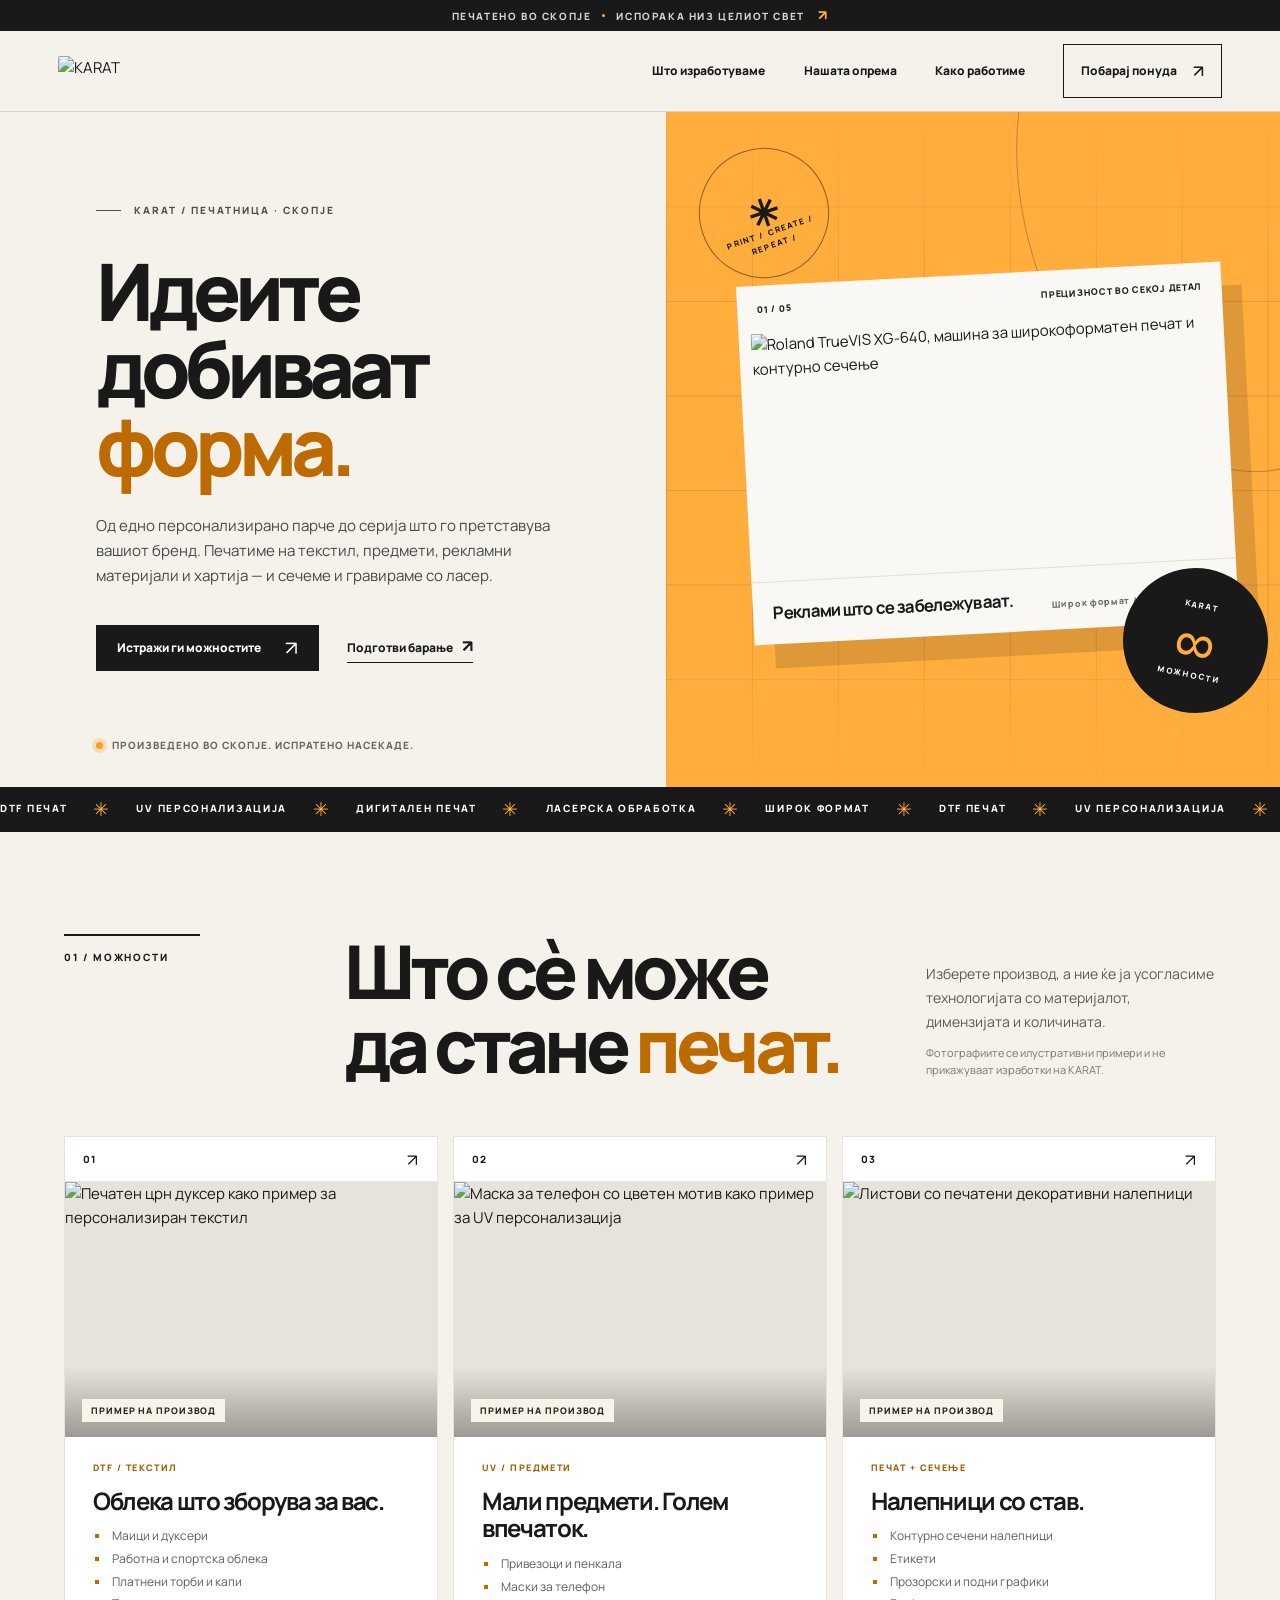
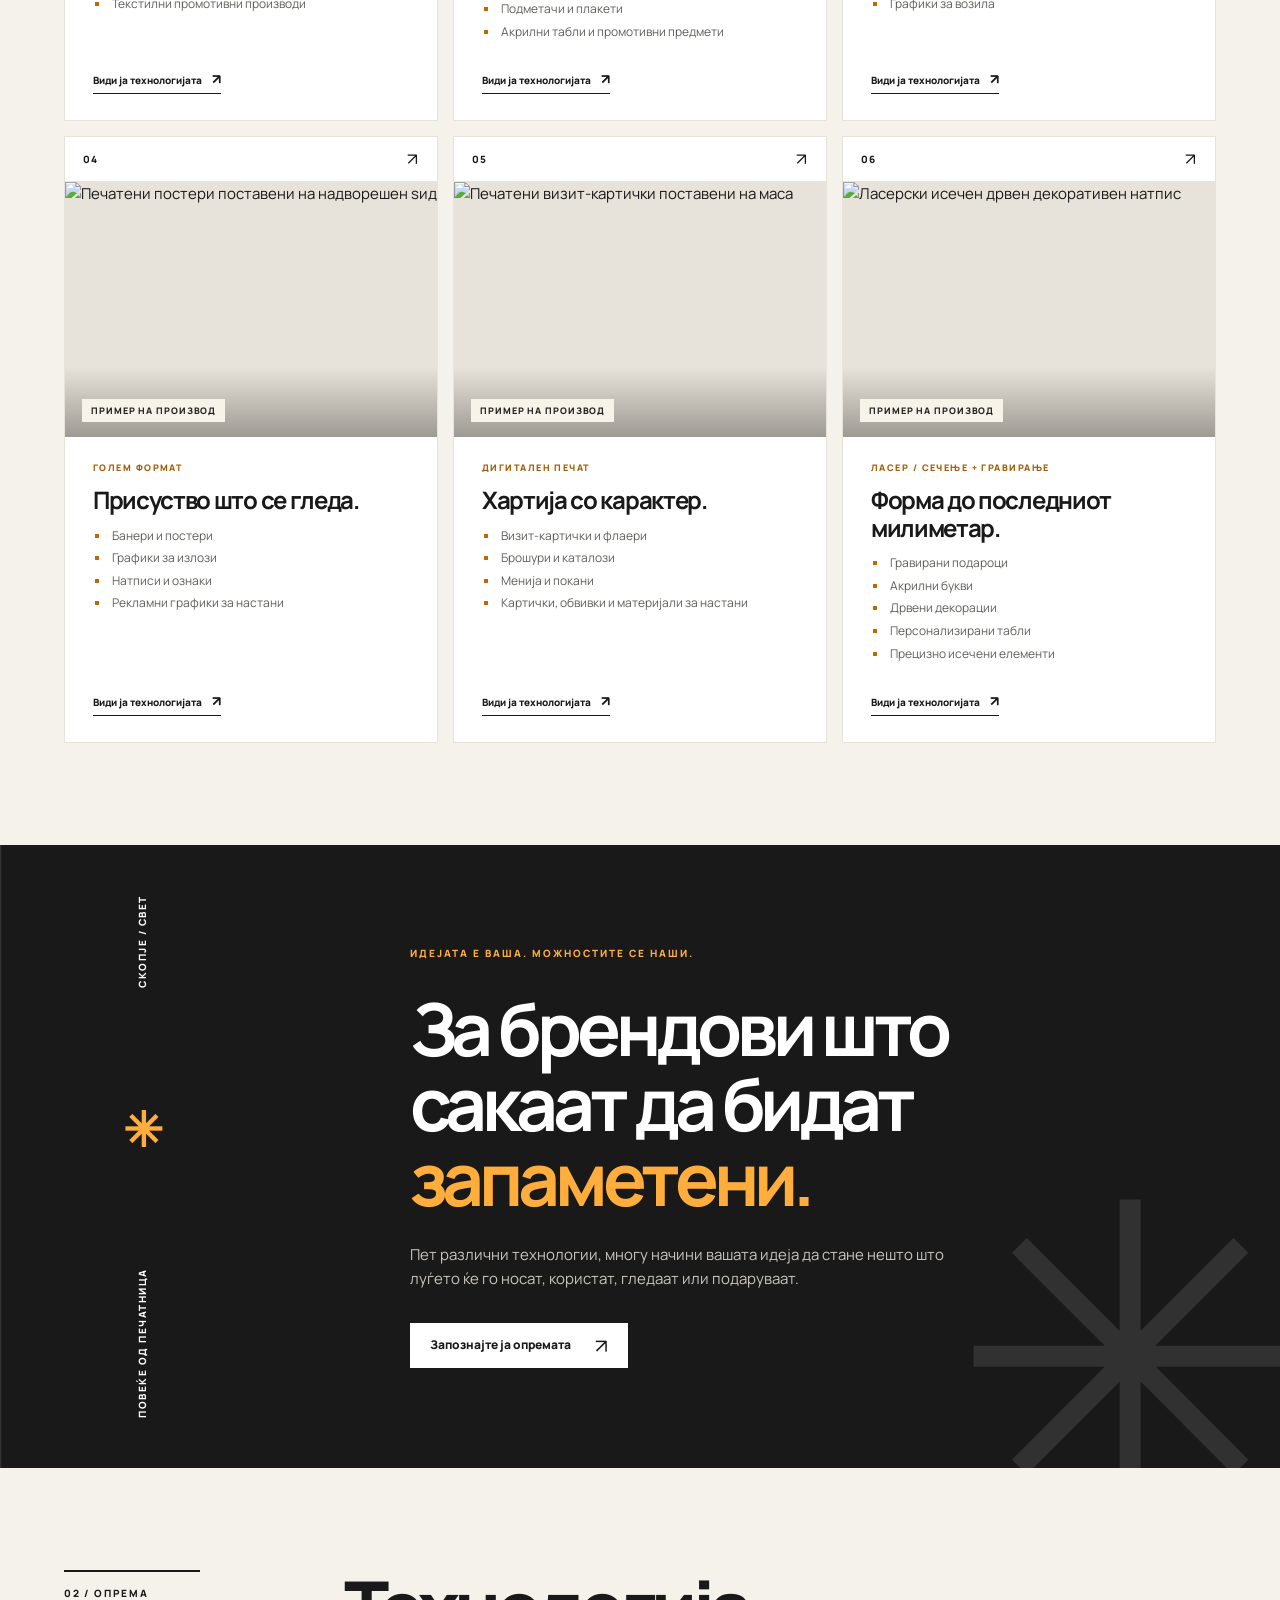
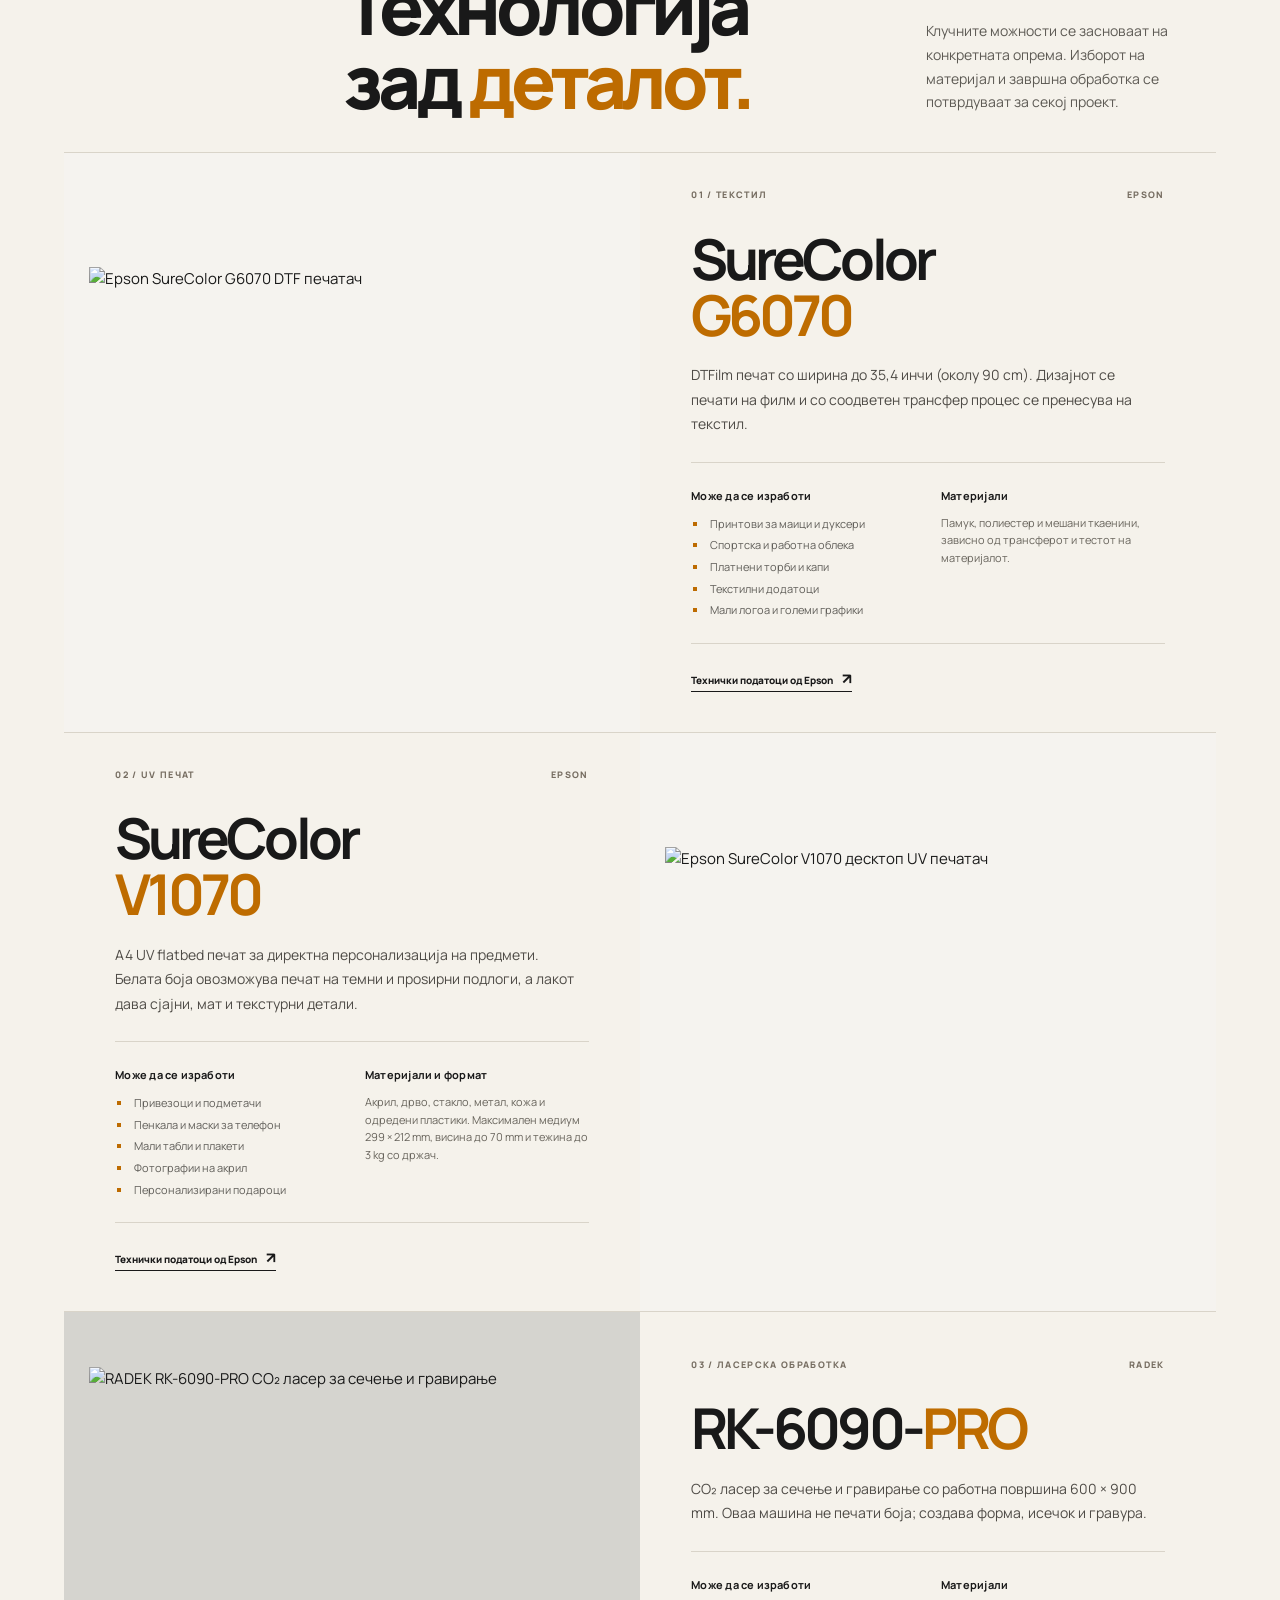
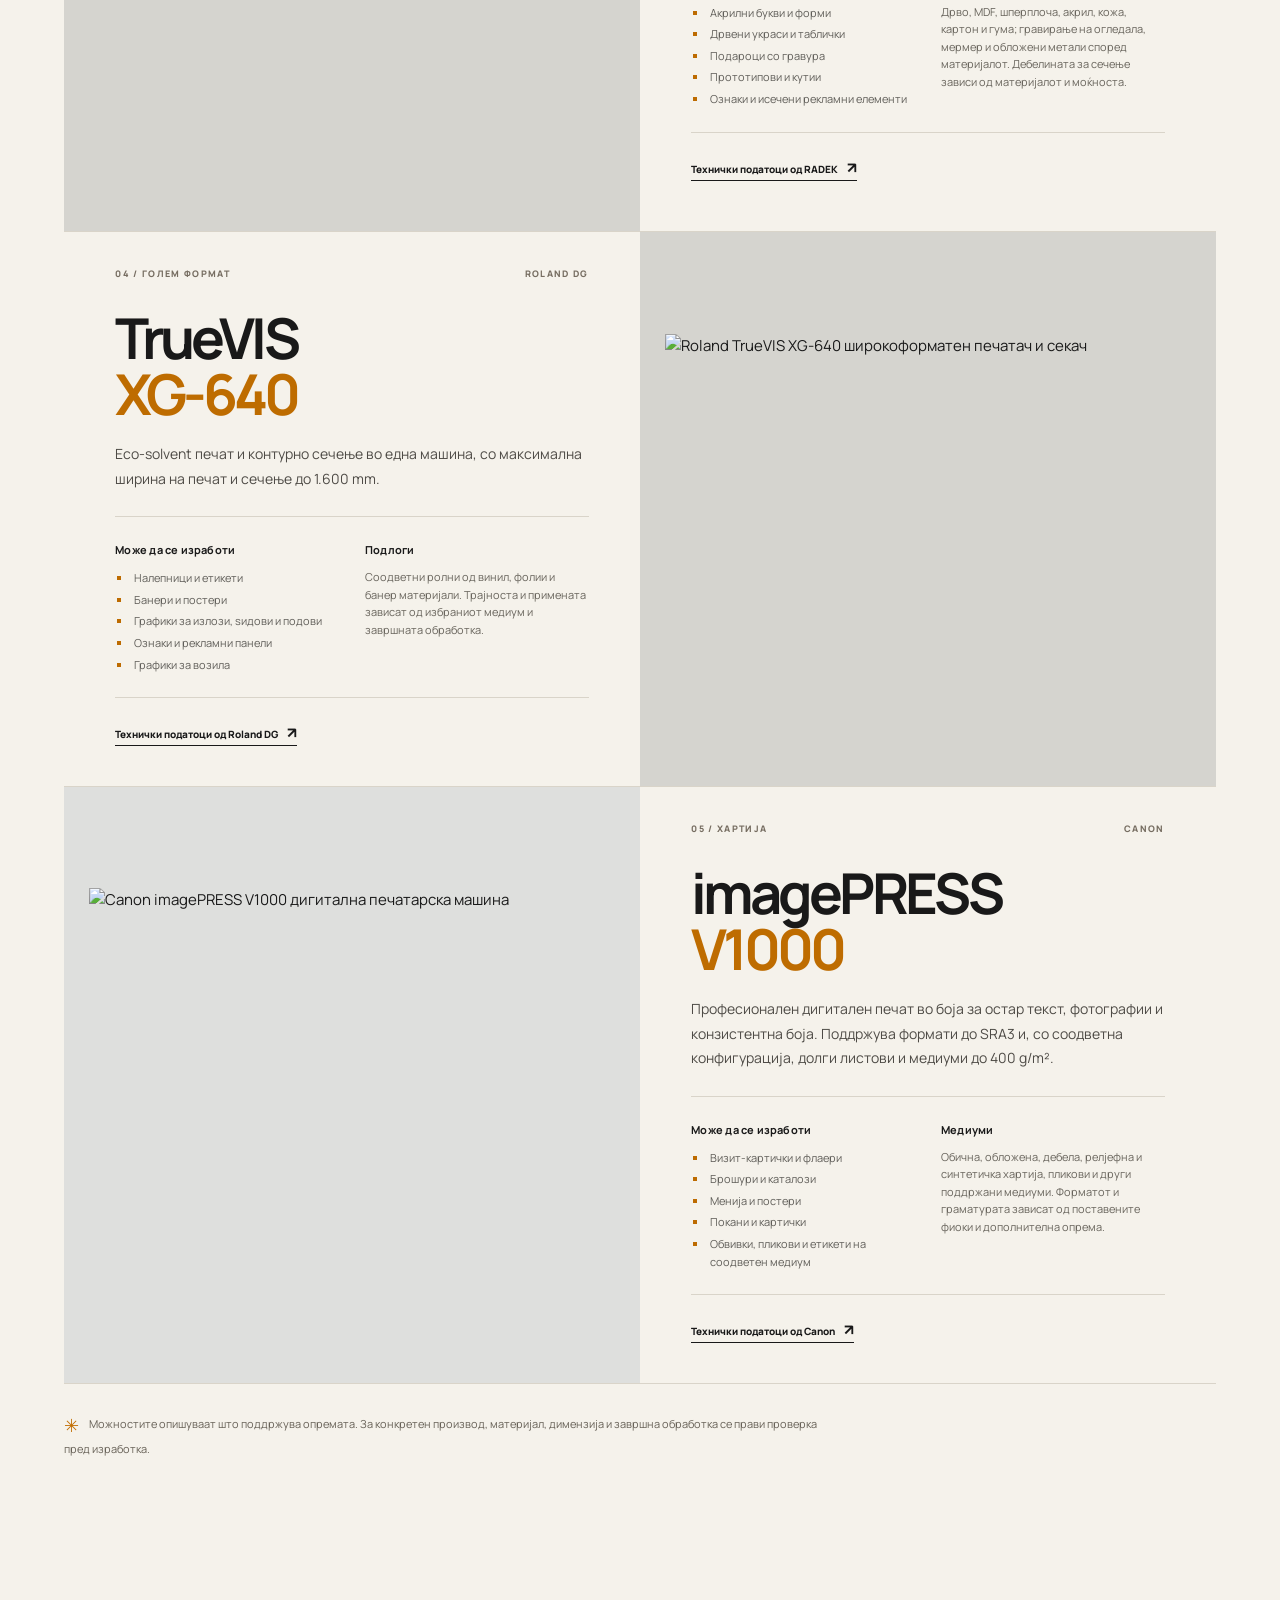
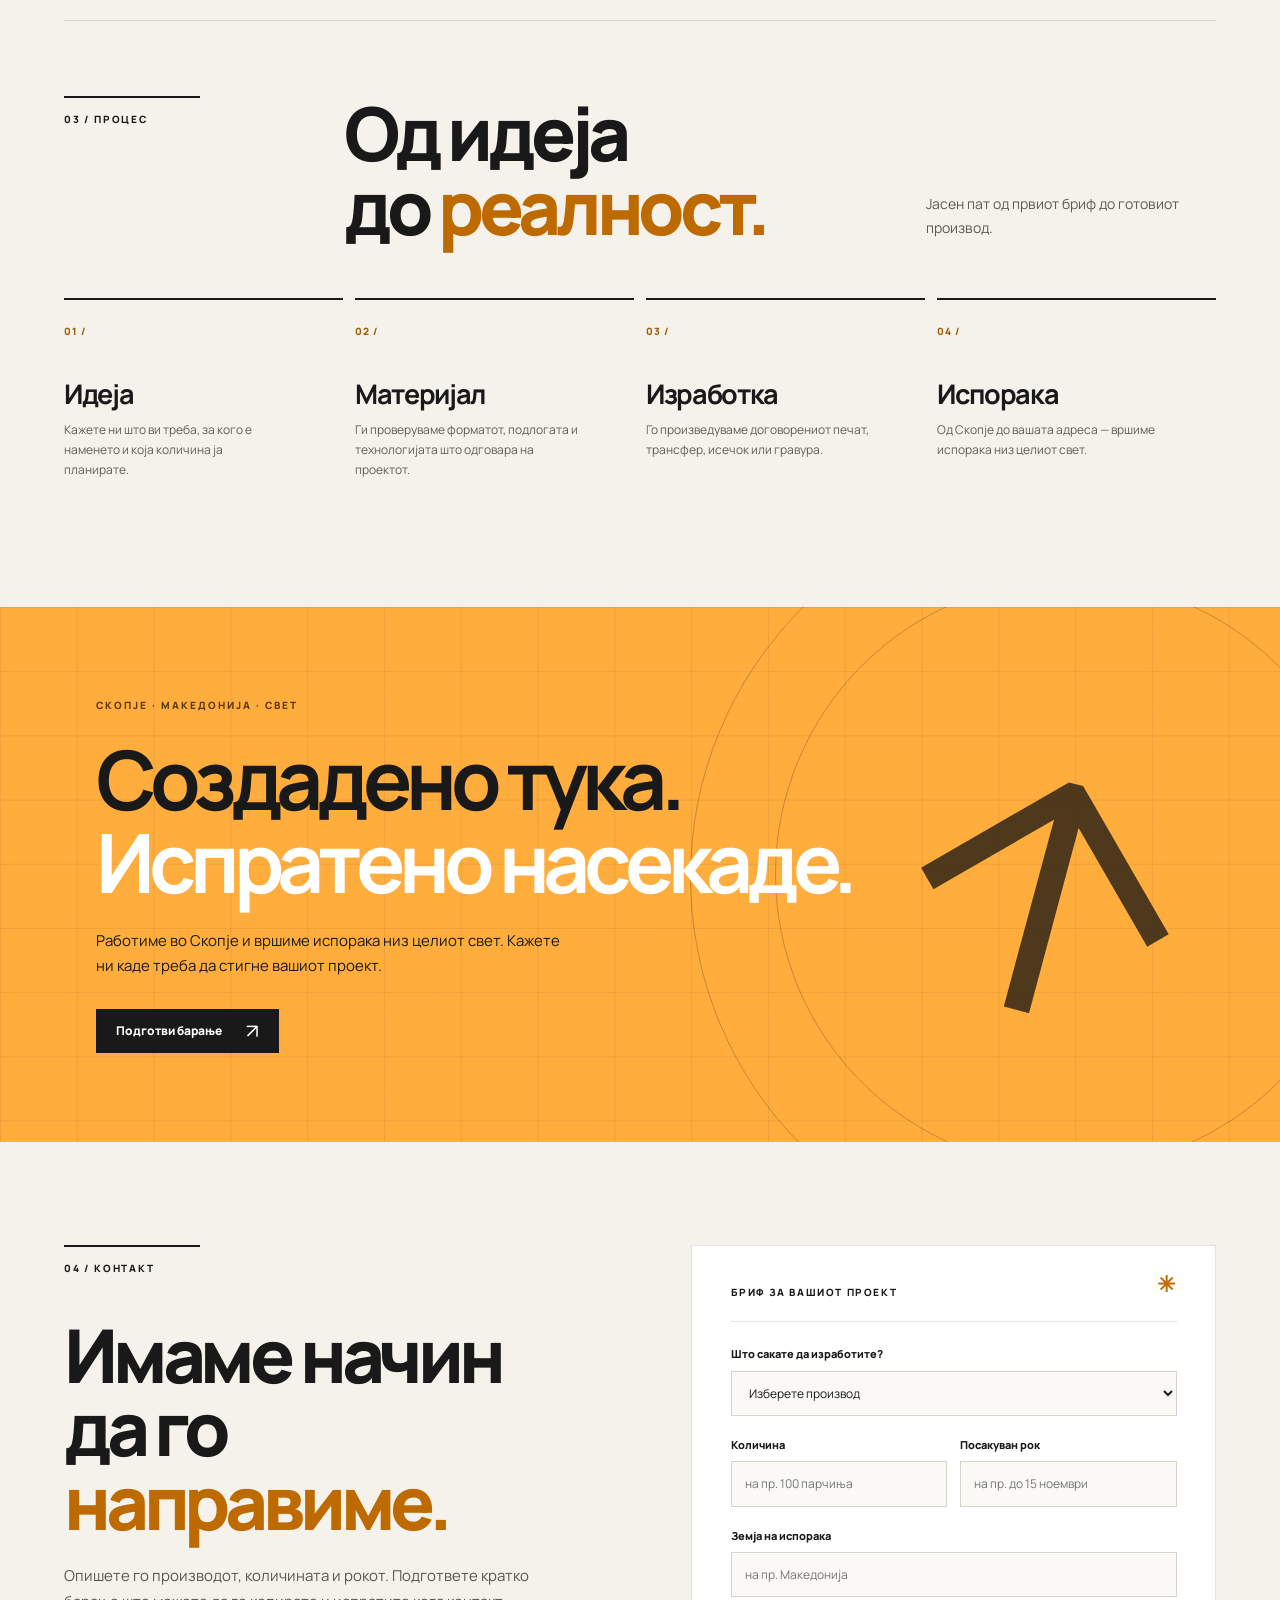
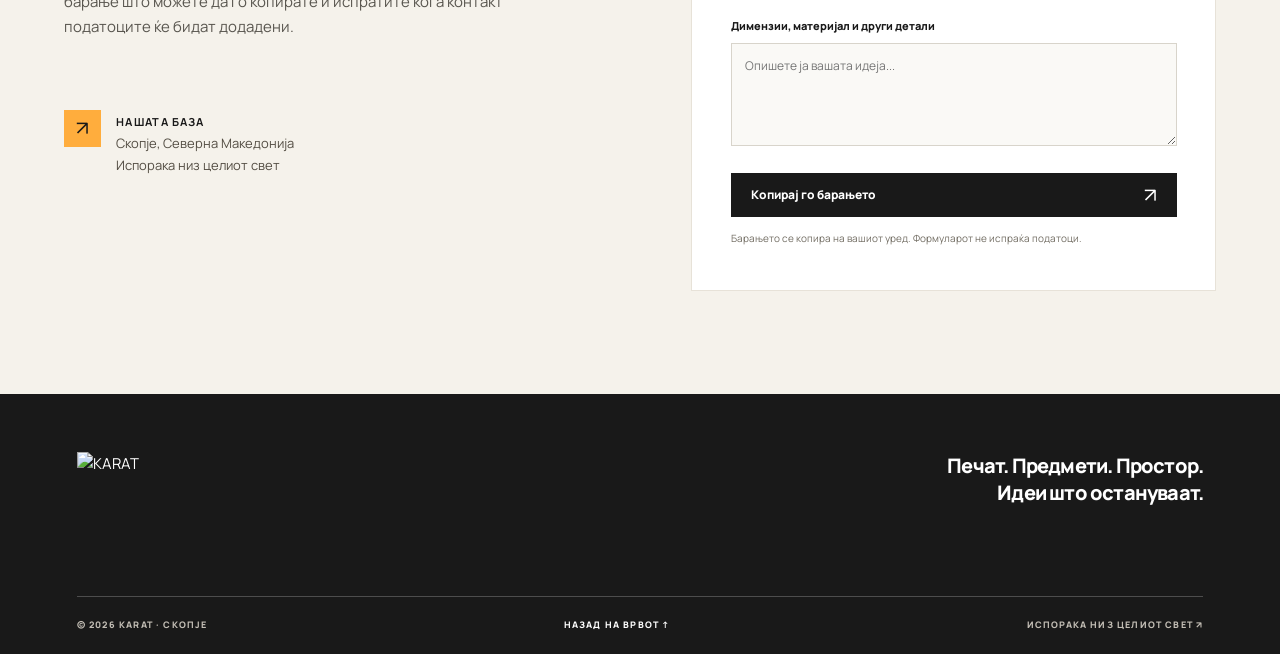
==== index.html @ 1625b6d2 "Publish KARAT website" ====
<!doctype html>
<html lang="mk">
<head>
  <meta charset="utf-8">
  <meta name="viewport" content="width=device-width, initial-scale=1">
  <meta name="theme-color" content="#191919">
  <meta name="description" content="KARAT — печатница во Скопје за DTF печат на текстил, UV персонализација, рекламен печат, дигитален печат и ласерска обработка. Испорака низ целиот свет.">
  <link rel="canonical" href="https://karaprint.shop/">
  <meta property="og:url" content="https://karaprint.shop/">
  <meta property="og:title" content="KARAT — идеите добиваат форма">
  <meta property="og:description" content="Печат, персонализација и ласерска обработка од Скопје, со испорака низ целиот свет.">
  <title>KARAT — печатница во Скопје</title>
  <link rel="icon" href="assets/karat-logo.png" type="image/png">
  <link rel="preconnect" href="https://fonts.googleapis.com">
  <link rel="preconnect" href="https://fonts.gstatic.com" crossorigin>
  <link href="https://fonts.googleapis.com/css2?family=DM+Sans:wght@400;500;600;700;800&family=Manrope:wght@400;500;600;700;800&display=swap" rel="stylesheet">
  <link rel="stylesheet" href="styles.css">
  <script defer src="script.js"></script>
</head>
<body>
  <a class="skip-link" href="#main">Прескокни до содржината</a>
  <div class="topline"><span>Печатено во Скопје</span><span class="topline-dot" aria-hidden="true"></span><span>Испорака низ целиот свет</span><span class="topline-arrow" aria-hidden="true">↗</span></div>
  <header class="site-header" id="top">
    <a class="brand" href="#top" aria-label="KARAT — почетна"><img src="assets/karat-logo.png" alt="KARAT" width="670" height="133"></a>
    <button class="menu-toggle" type="button" aria-label="Отвори мени" aria-controls="primary-nav" aria-expanded="false"><span></span><span></span></button>
    <nav id="primary-nav" class="primary-nav" aria-label="Главна навигација">
      <a href="#moznosti">Што изработуваме</a>
      <a href="#oprema">Нашата опрема</a>
      <a href="#proces">Како работиме</a>
      <a class="nav-cta" href="#kontakt">Побарај понуда <span aria-hidden="true">↗</span></a>
    </nav>
  </header>

  <main id="main">
    <section class="hero" aria-labelledby="hero-title">
      <div class="hero-copy">
        <p class="eyebrow"><span class="eyebrow-line"></span> KARAT / ПЕЧАТНИЦА · СКОПЈЕ</p>
        <h1 id="hero-title">Идеите<br>добиваат <em>форма.</em></h1>
        <p class="hero-lead">Од едно персонализирано парче до серија што го претставува вашиот бренд. Печатиме на текстил, предмети, рекламни материјали и хартија — и сечеме и гравираме со ласер.</p>
        <div class="hero-actions"><a class="button button-dark" href="#moznosti">Истражи ги можностите <span aria-hidden="true">↗</span></a><a class="text-link" href="#kontakt">Подготви барање <span aria-hidden="true">↗</span></a></div>
        <div class="hero-bottom"><span class="status-dot" aria-hidden="true"></span><span>Произведено во Скопје. Испратено насекаде.</span></div>
      </div>
      <div class="hero-art" aria-label="Колаж од печатени материјали и технологија">
        <div class="hero-art-grid" aria-hidden="true"></div>
        <div class="hero-orbit" aria-hidden="true"><span>PRINT / CREATE / REPEAT /</span></div>
        <div class="hero-figure"><div class="hero-figure-top"><span>01 / 05</span><span>ПРЕЦИЗНОСТ ВО СЕКОЈ ДЕТАЛ</span></div><img src="assets/roland-xg-640.png" alt="Roland TrueVIS XG-640, машина за широкоформатен печат и контурно сечење" width="800" height="533"><div class="hero-figure-bottom"><strong>Реклами што се забележуваат.</strong><span>Широк формат / печат + сечење</span></div></div>
        <div class="hero-stamp" aria-hidden="true"><span>KARAT</span><strong>∞</strong><small>МОЖНОСТИ</small></div>
      </div>
    </section>

    <div class="ticker" aria-hidden="true"><div class="ticker-track">DTF ПЕЧАТ <b>✳</b> UV ПЕРСОНАЛИЗАЦИЈА <b>✳</b> ДИГИТАЛЕН ПЕЧАТ <b>✳</b> ЛАСЕРСКА ОБРАБОТКА <b>✳</b> ШИРОК ФОРМАТ <b>✳</b> DTF ПЕЧАТ <b>✳</b> UV ПЕРСОНАЛИЗАЦИЈА <b>✳</b> ДИГИТАЛЕН ПЕЧАТ <b>✳</b> ЛАСЕРСКА ОБРАБОТКА <b>✳</b> ШИРОК ФОРМАТ <b>✳</b></div></div>

    <section class="intro section-shell" id="moznosti" aria-labelledby="poss-title">
      <div class="section-heading"><p class="section-kicker"><span>01 / МОЖНОСТИ</span></p><h2 id="poss-title">Што сè може<br>да стане <i>печат.</i></h2><p>Изберете производ, а ние ќе ја усогласиме технологијата со материјалот, димензијата и количината.<span class="photo-note">Фотографиите се илустративни примери и не прикажуваат изработки на KARAT.</span></p></div>
      <div class="service-grid">
        <article class="service-card service-card-feature"><div class="service-top"><span>01</span><span class="service-icon" aria-hidden="true">↗</span></div><div class="service-visual product-photo"><img src="assets/product-textile.jpg" alt="Печатен црн дуксер како пример за персонализиран текстил" loading="lazy" style="object-position:50% 23%"><span class="product-photo-label">ПРИМЕР НА ПРОИЗВОД</span></div><div class="service-body"><p class="service-tag">DTF / ТЕКСТИЛ</p><h3>Облека што зборува за вас.</h3><ul class="product-list"><li>Маици и дуксери</li><li>Работна и спортска облека</li><li>Платнени торби и капи</li><li>Текстилни промотивни производи</li></ul><a href="#machine-g6070">Види ја технологијата <span aria-hidden="true">↗</span></a></div></article>
        <article class="service-card"><div class="service-top"><span>02</span><span class="service-icon" aria-hidden="true">↗</span></div><div class="service-visual product-photo"><img src="assets/product-uv.jpg" alt="Маска за телефон со цветен мотив како пример за UV персонализација" loading="lazy" style="object-position:50% 63%"><span class="product-photo-label">ПРИМЕР НА ПРОИЗВОД</span></div><div class="service-body"><p class="service-tag">UV / ПРЕДМЕТИ</p><h3>Мали предмети. Голем впечаток.</h3><ul class="product-list"><li>Привезоци и пенкала</li><li>Маски за телефон</li><li>Подметачи и плакети</li><li>Акрилни табли и промотивни предмети</li></ul><a href="#machine-v1070">Види ја технологијата <span aria-hidden="true">↗</span></a></div></article>
        <article class="service-card"><div class="service-top"><span>03</span><span class="service-icon" aria-hidden="true">↗</span></div><div class="service-visual product-photo"><img src="assets/product-stickers.jpg" alt="Листови со печатени декоративни налепници" loading="lazy" style="object-position:50% 53%"><span class="product-photo-label">ПРИМЕР НА ПРОИЗВОД</span></div><div class="service-body"><p class="service-tag">ПЕЧАТ + СЕЧЕЊЕ</p><h3>Налепници со став.</h3><ul class="product-list"><li>Контурно сечени налепници</li><li>Етикети</li><li>Прозорски и подни графики</li><li>Графики за возила</li></ul><a href="#machine-xg640">Види ја технологијата <span aria-hidden="true">↗</span></a></div></article>
        <article class="service-card"><div class="service-top"><span>04</span><span class="service-icon" aria-hidden="true">↗</span></div><div class="service-visual product-photo"><img src="assets/product-large-format.jpg" alt="Печатени постери поставени на надворешен ѕид" loading="lazy" style="object-position:50% 34%"><span class="product-photo-label">ПРИМЕР НА ПРОИЗВОД</span></div><div class="service-body"><p class="service-tag">ГОЛЕМ ФОРМАТ</p><h3>Присуство што се гледа.</h3><ul class="product-list"><li>Банери и постери</li><li>Графики за излози</li><li>Натписи и ознаки</li><li>Рекламни графики за настани</li></ul><a href="#machine-xg640">Види ја технологијата <span aria-hidden="true">↗</span></a></div></article>
        <article class="service-card"><div class="service-top"><span>05</span><span class="service-icon" aria-hidden="true">↗</span></div><div class="service-visual product-photo"><img src="assets/product-digital.jpg" alt="Печатени визит-картички поставени на маса" loading="lazy" style="object-position:50% 60%"><span class="product-photo-label">ПРИМЕР НА ПРОИЗВОД</span></div><div class="service-body"><p class="service-tag">ДИГИТАЛЕН ПЕЧАТ</p><h3>Хартија со карактер.</h3><ul class="product-list"><li>Визит-картички и флаери</li><li>Брошури и каталози</li><li>Менија и покани</li><li>Картички, обвивки и материјали за настани</li></ul><a href="#machine-v1000">Види ја технологијата <span aria-hidden="true">↗</span></a></div></article>
        <article class="service-card"><div class="service-top"><span>06</span><span class="service-icon" aria-hidden="true">↗</span></div><div class="service-visual product-photo"><img src="assets/product-laser.jpg" alt="Ласерски исечен дрвен декоративен натпис" loading="lazy" style="object-position:50% 50%"><span class="product-photo-label">ПРИМЕР НА ПРОИЗВОД</span></div><div class="service-body"><p class="service-tag">ЛАСЕР / СЕЧЕЊЕ + ГРАВИРАЊЕ</p><h3>Форма до последниот милиметар.</h3><ul class="product-list"><li>Гравирани подароци</li><li>Акрилни букви</li><li>Дрвени декорации</li><li>Персонализирани табли</li><li>Прецизно исечени елементи</li></ul><a href="#machine-rk6090">Види ја технологијата <span aria-hidden="true">↗</span></a></div></article>
      </div>
    </section>

    <section class="statement" aria-labelledby="statement-title"><div class="statement-side">ПОВЕЌЕ ОД ПЕЧАТНИЦА <span>✳</span> СКОПЈЕ / СВЕТ</div><div class="statement-main"><p class="eyebrow">ИДЕЈАТА Е ВАША. МОЖНОСТИТЕ СЕ НАШИ.</p><h2 id="statement-title">За брендови што<br>сакаат да бидат <em>запаметени.</em></h2><p>Пет различни технологии, многу начини вашата идеја да стане нешто што луѓето ќе го носат, користат, гледаат или подаруваат.</p><a class="button button-light" href="#oprema">Запознајте ја опремата <span aria-hidden="true">↗</span></a></div><span class="statement-star" aria-hidden="true">✳</span></section>

    <section class="equipment section-shell" id="oprema" aria-labelledby="equipment-title">
      <div class="section-heading equipment-heading"><p class="section-kicker"><span>02 / ОПРЕМА</span></p><h2 id="equipment-title">Технологија<br>зад <i>деталот.</i></h2><p>Клучните можности се засноваат на конкретната опрема. Изборот на материјал и завршна обработка се потврдуваат за секој проект.</p></div>

      <article class="machine" id="machine-g6070"><div class="machine-photo photo-white"><img src="assets/epson-g6070.png" loading="lazy" alt="Epson SureColor G6070 DTF печатач" width="1200" height="800"></div><div class="machine-copy"><div class="machine-meta"><span>01 / ТЕКСТИЛ</span><span>EPSON</span></div><h3>SureColor<br><em>G6070</em></h3><p class="machine-desc">DTFilm печат со ширина до 35,4 инчи (околу 90 cm). Дизајнот се печати на филм и со соодветен трансфер процес се пренесува на текстил.</p><div class="machine-info"><div><strong>Може да се изработи</strong><ul class="machine-product-list"><li>Принтови за маици и дуксери</li><li>Спортска и работна облека</li><li>Платнени торби и капи</li><li>Текстилни додатоци</li><li>Мали логоа и големи графики</li></ul></div><div><strong>Материјали</strong><p>Памук, полиестер и мешани ткаенини, зависно од трансферот и тестот на материјалот.</p></div></div><a class="source-link" href="https://epson.com/For-Work/Printers/Large-Format/SureColor-G6070-35%22-DTFilm-Printer/p/SCG6070SE" target="_blank" rel="noopener noreferrer">Технички податоци од Epson <span aria-hidden="true">↗</span></a></div></article>

      <article class="machine reverse" id="machine-v1070"><div class="machine-photo photo-white"><img src="assets/epson-v1070.png" loading="lazy" alt="Epson SureColor V1070 десктоп UV печатач" width="1200" height="800"></div><div class="machine-copy"><div class="machine-meta"><span>02 / UV ПЕЧАТ</span><span>EPSON</span></div><h3>SureColor<br><em>V1070</em></h3><p class="machine-desc">A4 UV flatbed печат за директна персонализација на предмети. Белата боја овозможува печат на темни и проѕирни подлоги, а лакот дава сјајни, мат и текстурни детали.</p><div class="machine-info"><div><strong>Може да се изработи</strong><ul class="machine-product-list"><li>Привезоци и подметачи</li><li>Пенкала и маски за телефон</li><li>Мали табли и плакети</li><li>Фотографии на акрил</li><li>Персонализирани подароци</li></ul></div><div><strong>Материјали и формат</strong><p>Акрил, дрво, стакло, метал, кожа и одредени пластики. Максимален медиум 299 × 212 mm, висина до 70 mm и тежина до 3 kg со држач.</p></div></div><a class="source-link" href="https://epson.com/For-Work/Printers/Large-Format/SureColor-V1070-Desktop-UV-Flatbed-Printer/p/SCV1070PE" target="_blank" rel="noopener noreferrer">Технички податоци од Epson <span aria-hidden="true">↗</span></a></div></article>

      <article class="machine" id="machine-rk6090"><div class="machine-photo photo-dark"><img src="assets/rk-6090-pro.png" loading="lazy" alt="RADEK RK-6090-PRO CO₂ ласер за сечење и гравирање" width="900" height="700"></div><div class="machine-copy"><div class="machine-meta"><span>03 / ЛАСЕРСКА ОБРАБОТКА</span><span>RADEK</span></div><h3>RK-6090-<em>PRO</em></h3><p class="machine-desc">CO₂ ласер за сечење и гравирање со работна површина 600 × 900 mm. Оваа машина не печати боја; создава форма, исечок и гравура.</p><div class="machine-info"><div><strong>Може да се изработи</strong><ul class="machine-product-list"><li>Акрилни букви и форми</li><li>Дрвени украси и таблички</li><li>Подароци со гравура</li><li>Прототипови и кутии</li><li>Ознаки и исечени рекламни елементи</li></ul></div><div><strong>Материјали</strong><p>Дрво, MDF, шперплоча, акрил, кожа, картон и гума; гравирање на огледала, мермер и обложени метали според материјалот. Дебелината за сечење зависи од материјалот и моќноста.</p></div></div><a class="source-link" href="https://www.radekglobal.com/co2-laser-rk-6090-pro/" target="_blank" rel="noopener noreferrer">Технички податоци од RADEK <span aria-hidden="true">↗</span></a></div></article>

      <article class="machine reverse" id="machine-xg640"><div class="machine-photo photo-dark"><img src="assets/roland-xg-640.png" loading="lazy" alt="Roland TrueVIS XG-640 широкоформатен печатач и секач" width="800" height="533"></div><div class="machine-copy"><div class="machine-meta"><span>04 / ГОЛЕМ ФОРМАТ</span><span>ROLAND DG</span></div><h3>TrueVIS<br><em>XG-640</em></h3><p class="machine-desc">Eco-solvent печат и контурно сечење во една машина, со максимална ширина на печат и сечење до 1.600 mm.</p><div class="machine-info"><div><strong>Може да се изработи</strong><ul class="machine-product-list"><li>Налепници и етикети</li><li>Банери и постери</li><li>Графики за излози, ѕидови и подови</li><li>Ознаки и рекламни панели</li><li>Графики за возила</li></ul></div><div><strong>Подлоги</strong><p>Соодветни ролни од винил, фолии и банер материјали. Трајноста и примената зависат од избраниот медиум и завршната обработка.</p></div></div><a class="source-link" href="https://www.rolanddg.com/products/printers/truevis-xg-640" target="_blank" rel="noopener noreferrer">Технички податоци од Roland DG <span aria-hidden="true">↗</span></a></div></article>

      <article class="machine" id="machine-v1000"><div class="machine-photo photo-light"><img src="assets/canon-v1000.png" loading="lazy" alt="Canon imagePRESS V1000 дигитална печатарска машина" width="800" height="600"></div><div class="machine-copy"><div class="machine-meta"><span>05 / ХАРТИЈА</span><span>CANON</span></div><h3>imagePRESS<br><em>V1000</em></h3><p class="machine-desc">Професионален дигитален печат во боја за остар текст, фотографии и конзистентна боја. Поддржува формати до SRA3 и, со соодветна конфигурација, долги листови и медиуми до 400 g/m².</p><div class="machine-info"><div><strong>Може да се изработи</strong><ul class="machine-product-list"><li>Визит-картички и флаери</li><li>Брошури и каталози</li><li>Менија и постери</li><li>Покани и картички</li><li>Обвивки, пликови и етикети на соодветен медиум</li></ul></div><div><strong>Медиуми</strong><p>Обична, обложена, дебела, релјефна и синтетичка хартија, пликови и други поддржани медиуми. Форматот и граматурата зависат од поставените фиоки и дополнителна опрема.</p></div></div><a class="source-link" href="https://asia.canon/en/business/imagepress-v1000/main/product" target="_blank" rel="noopener noreferrer">Технички податоци од Canon <span aria-hidden="true">↗</span></a></div></article>
      <p class="equipment-note"><span>✳</span> Можностите опишуваат што поддржува опремата. За конкретен производ, материјал, димензија и завршна обработка се прави проверка пред изработка.</p>
    </section>

    <section class="process section-shell" id="proces" aria-labelledby="process-title"><div class="section-heading process-heading"><p class="section-kicker"><span>03 / ПРОЦЕС</span></p><h2 id="process-title">Од идеја<br>до <i>реалност.</i></h2><p>Јасен пат од првиот бриф до готовиот производ.</p></div><div class="process-steps"><div class="process-step"><span>01 /</span><h3>Идеја</h3><p>Кажете ни што ви треба, за кого е наменето и која количина ја планирате.</p></div><div class="process-step"><span>02 /</span><h3>Материјал</h3><p>Ги проверуваме форматот, подлогата и технологијата што одговара на проектот.</p></div><div class="process-step"><span>03 /</span><h3>Изработка</h3><p>Го произведуваме договорениот печат, трансфер, исечок или гравура.</p></div><div class="process-step"><span>04 /</span><h3>Испорака</h3><p>Од Скопје до вашата адреса — вршиме испорака низ целиот свет.</p></div></div></section>

    <section class="worldwide" aria-labelledby="world-title"><div class="world-orbit orbit-one" aria-hidden="true"></div><div class="world-orbit orbit-two" aria-hidden="true"></div><div class="world-copy"><p class="eyebrow">СКОПЈЕ · МАКЕДОНИЈА · СВЕТ</p><h2 id="world-title">Создадено тука.<br><em>Испратено насекаде.</em></h2><p>Работиме во Скопје и вршиме испорака низ целиот свет. Кажете ни каде треба да стигне вашиот проект.</p><a href="#kontakt" class="button button-orange">Подготви барање <span aria-hidden="true">↗</span></a></div><div class="world-symbol" aria-hidden="true">↗</div></section>

    <section class="contact section-shell" id="kontakt" aria-labelledby="contact-title"><div class="contact-copy"><p class="section-kicker"><span>04 / КОНТАКТ</span></p><h2 id="contact-title">Имаме начин<br>да го <i>направиме.</i></h2><p>Опишете го производот, количината и рокот. Подгответе кратко барање што можете да го копирате и испратите кога контакт податоците ќе бидат додадени.</p><div class="contact-location"><span class="location-icon" aria-hidden="true">↗</span><span><strong>Нашата база</strong><br>Скопје, Северна Македонија<br>Испорака низ целиот свет</span></div></div><form class="brief-form" id="brief-form"><div class="form-heading"><span>БРИФ ЗА ВАШИОТ ПРОЕКТ</span><span>✳</span></div><label for="project-type">Што сакате да изработите?</label><select id="project-type" name="project-type" required><option value="">Изберете производ</option><option>Печат на текстил / DTF</option><option>UV персонализација на предмети</option><option>Налепници или етикети</option><option>Банер / постер / рекламна графика</option><option>Дигитален печат на хартија</option><option>Ласерско сечење или гравирање</option><option>Друго</option></select><div class="form-row"><div><label for="quantity">Количина</label><input id="quantity" name="quantity" type="text" placeholder="на пр. 100 парчиња"></div><div><label for="deadline">Посакуван рок</label><input id="deadline" name="deadline" type="text" placeholder="на пр. до 15 ноември"></div></div><label for="destination">Земја на испорака</label><input id="destination" name="destination" type="text" placeholder="на пр. Македонија"><label for="details">Димензии, материјал и други детали</label><textarea id="details" name="details" rows="4" placeholder="Опишете ја вашата идеја..."></textarea><button class="button button-dark form-submit" type="submit">Копирај го барањето <span aria-hidden="true">↗</span></button><p class="form-note">Барањето се копира на вашиот уред. Формуларот не испраќа податоци.</p><p class="form-feedback" id="form-feedback" role="status" aria-live="polite"></p></form></section>
  </main>

  <footer class="site-footer"><div class="footer-top"><a class="footer-logo" href="#top" aria-label="KARAT — на врв"><img src="assets/karat-logo.png" alt="KARAT" width="670" height="133"></a><p>Печат. Предмети. Простор.<br>Идеи што остануваат.</p></div><div class="footer-bottom"><span>© <span id="year">2026</span> KARAT · Скопје</span><a href="#top">Назад на врвот ↑</a><span>Испорака низ целиот свет ↗</span></div></footer>
</body>
</html>
---- styles.css ----
:root{--ink:#191919;--ink-soft:#484848;--paper:#f5f2eb;--paper-deep:#eae5da;--orange:#ffad3d;--orange-hot:#ff9f1c;--line:#d9d4c9;--white:#fff;--max:1520px}
*{box-sizing:border-box}
html{scroll-behavior:smooth;scroll-padding-top:94px}
body{margin:0;background:var(--paper);color:var(--ink);font-family:Manrope,"DM Sans",Arial,sans-serif;font-size:15px;line-height:1.6;overflow-x:hidden}
img{display:block;max-width:100%}a{color:inherit;text-decoration:none}button,input,textarea,select{font:inherit}button{cursor:pointer}::selection{background:var(--orange);color:var(--ink)}
.skip-link{position:absolute;left:15px;top:-60px;z-index:100;background:var(--orange);padding:8px 12px}.skip-link:focus{top:10px}
.topline{height:31px;background:var(--ink);color:#d8d4cc;display:flex;justify-content:center;align-items:center;gap:11px;font-size:10px;letter-spacing:.16em;text-transform:uppercase;font-weight:800}.topline-dot{width:3px;height:3px;border-radius:50%;background:var(--orange)}.topline-arrow{color:var(--orange);font-size:14px;margin-left:2px}
.site-header{height:81px;padding:0 clamp(22px,4.5vw,76px);display:flex;align-items:center;justify-content:space-between;background:rgba(245,242,235,.96);border-bottom:1px solid var(--line);position:sticky;top:0;z-index:50;backdrop-filter:blur(18px)}
.brand{width:156px;display:block}.brand img{width:100%;height:auto;border-radius:2px}.primary-nav{display:flex;align-items:center;gap:clamp(17px,3vw,44px);font-size:12px;font-weight:800}.primary-nav>a:not(.nav-cta){transition:color .2s}.primary-nav>a:hover:not(.nav-cta){color:#ac6200}.nav-cta{padding:12px 17px;border:1px solid var(--ink);display:flex;gap:16px;align-items:center;transition:background .2s,color .2s}.nav-cta:hover{background:var(--ink);color:var(--white)}.nav-cta span{font-size:17px;font-weight:500}.menu-toggle{display:none}
.hero{min-height:675px;display:grid;grid-template-columns:52% 48%;max-width:1900px;margin:auto}.hero-copy{padding:clamp(55px,7vw,112px) clamp(28px,5.3vw,100px) 34px clamp(28px,7.5vw,140px);display:flex;flex-direction:column}.eyebrow{margin:0;color:#594e3d;font-size:10px;letter-spacing:.2em;font-weight:800}.eyebrow-line{display:inline-block;width:25px;height:1px;background:currentColor;vertical-align:middle;margin-right:9px}.hero h1{font-size:clamp(55px,6.2vw,112px);line-height:.98;letter-spacing:-.075em;margin:34px 0 29px;font-weight:800}.hero h1 em,.section-heading h2 i,.contact h2 i{font-style:normal;color:#bd6b00}.hero-lead{font-size:clamp(15px,1.18vw,19px);line-height:1.65;max-width:610px;color:var(--ink-soft);margin:0}.hero-actions{display:flex;align-items:center;gap:28px;flex-wrap:wrap;margin-top:36px}.button{display:inline-flex;justify-content:space-between;align-items:center;gap:24px;padding:15px 20px;font-size:12px;font-weight:800;line-height:1.2;transition:transform .2s,background .2s,color .2s}.button:hover{transform:translateY(-3px)}.button span{font-size:20px;font-weight:400;line-height:0}.button-dark{background:var(--ink);color:white;border:1px solid var(--ink)}.button-dark:hover{background:#383838}.text-link{font-size:12px;font-weight:800;border-bottom:1px solid var(--ink);padding-bottom:3px}.text-link span{font-size:17px;margin-left:7px}.hero-bottom{display:flex;align-items:center;gap:9px;font-size:10px;letter-spacing:.1em;font-weight:800;color:#6e675c;text-transform:uppercase;margin-top:auto;padding-top:48px}.status-dot{width:7px;height:7px;background:var(--orange-hot);border-radius:50%;box-shadow:0 0 0 4px #f4ddbb}
.hero-art{position:relative;min-height:625px;overflow:hidden;background:var(--orange)}.hero-art-grid{position:absolute;inset:0;background-image:linear-gradient(rgba(37,31,19,.12) 1px,transparent 1px),linear-gradient(90deg,rgba(37,31,19,.12) 1px,transparent 1px);background-size:14% 14%;mask-image:linear-gradient(to bottom,transparent,#000 30%,#000 75%,transparent)}.hero-art:after{content:"";position:absolute;width:60%;height:80%;border:1px solid rgba(25,25,25,.28);border-radius:50%;top:-26%;right:-19%;transform:rotate(-18deg)}.hero-orbit{position:absolute;top:36px;left:33px;width:130px;height:130px;border:1px solid rgba(25,25,25,.5);border-radius:50%;display:grid;place-items:center;transform:rotate(-19deg);font-size:8px;letter-spacing:.18em;font-weight:800}.hero-orbit:after{content:"✳";font-size:37px;position:absolute;top:34px}.hero-orbit span{position:absolute;bottom:24px;text-align:center;max-width:120px}.hero-figure{position:absolute;left:13%;right:8%;top:24%;background:#f9f8f4;box-shadow:20px 24px 0 rgba(25,25,25,.14);transform:rotate(-3deg);z-index:2;min-height:350px;display:flex;flex-direction:column;justify-content:space-between}.hero-figure-top,.hero-figure-bottom{display:flex;justify-content:space-between;align-items:center;padding:17px 20px;font-size:9px;font-weight:800;letter-spacing:.08em}.hero-figure img{width:95%;height:248px;object-fit:contain;margin:0 auto}.hero-figure-bottom{border-top:1px solid #e4dfd5;align-items:end;gap:15px}.hero-figure-bottom strong{font-size:17px;letter-spacing:-.04em}.hero-figure-bottom span{font-size:9px;text-align:right;color:#6e6b64}.hero-stamp{position:absolute;right:2%;bottom:11%;width:145px;height:145px;border-radius:50%;background:var(--ink);color:#fff;z-index:3;display:flex;flex-direction:column;align-items:center;justify-content:center;transform:rotate(11deg)}.hero-stamp span,.hero-stamp small{font-size:8px;letter-spacing:.24em;font-weight:800}.hero-stamp strong{font-size:57px;line-height:1;color:var(--orange);font-weight:400}
.ticker{background:var(--ink);color:white;height:45px;overflow:hidden;display:flex;align-items:center}.ticker-track{white-space:nowrap;display:block;min-width:max-content;animation:ticker 34s linear infinite;font-size:10px;font-weight:800;letter-spacing:.17em}.ticker b{color:var(--orange);font-size:19px;vertical-align:middle;margin:0 22px;font-weight:500}@keyframes ticker{to{transform:translateX(-50%)}}
.section-shell{max-width:var(--max);margin:auto;padding:clamp(80px,8vw,135px) clamp(22px,5vw,76px)}.section-heading{display:grid;grid-template-columns:1fr 2.2fr 1.15fr;gap:28px;align-items:end;margin-bottom:55px}.section-kicker{margin:0;align-self:start;font-size:10px;letter-spacing:.18em;font-weight:800}.section-kicker span{border-top:2px solid var(--ink);display:inline-block;padding-top:13px;min-width:136px}.section-heading h2,.contact h2{font-size:clamp(47px,5.8vw,91px);line-height:.99;letter-spacing:-.07em;margin:0;font-weight:800}.section-heading>p:last-child{font-size:14px;line-height:1.7;color:#5d5a54;margin:0 0 3px;max-width:350px}
.service-grid{display:grid;grid-template-columns:repeat(3,1fr);gap:15px}.service-card{background:#fff;border:1px solid #e8e3da;min-width:0;display:flex;flex-direction:column;transition:transform .3s,box-shadow .3s}.service-card:hover{transform:translateY(-5px);box-shadow:0 20px 35px rgba(31,26,17,.08)}.service-top{height:45px;padding:13px 18px;display:flex;align-items:center;justify-content:space-between;border-bottom:1px solid #e9e6df;font-size:10px;font-weight:800;letter-spacing:.12em}.service-icon{font-size:17px;font-weight:400}.service-visual{height:255px;position:relative;overflow:hidden;display:grid;place-items:center}.service-body{padding:24px 28px 26px;display:flex;flex-direction:column;flex:1}.service-tag{font-size:9px;font-weight:800;letter-spacing:.16em;color:#a15b00;margin:0 0 11px}.service-body h3{font-size:24px;letter-spacing:-.055em;line-height:1.15;margin:0 0 13px}.service-body>p:not(.service-tag){font-size:12px;line-height:1.65;color:#605e59;margin:0 0 23px}.service-body a{font-size:10px;font-weight:800;margin-top:auto;align-self:flex-start;border-bottom:1px solid var(--ink);padding-bottom:2px}.service-body a span{font-size:14px;margin-left:8px}.service-card-feature .service-visual{background:#f4b455}.textile-visual{background:#f4b455}.textile-visual:before{content:"";width:350px;height:350px;border:1px solid rgba(32,25,14,.28);border-radius:50%;position:absolute;left:-75px;bottom:-190px}.shirt{width:175px;height:180px;background:#f6f1e7;clip-path:polygon(18% 0,35% 8%,65% 8%,82% 0,100% 24%,88% 40%,79% 30%,79% 100%,21% 100%,21% 30%,12% 40%,0 24%);transform:rotate(-10deg);box-shadow:inset 0 0 15px #ddd;display:flex;align-items:center;justify-content:center}.shirt-print{font-size:70px;line-height:.67;font-weight:800;letter-spacing:-.13em;text-align:center;color:#e47f00;padding-top:35px}.shirt-print small{font-size:8px;letter-spacing:.1em}.little-label{background:var(--ink);color:#fff;padding:12px 15px;position:absolute;right:10px;bottom:16px;font-size:9px;letter-spacing:.12em;font-weight:800;line-height:1.4;transform:rotate(7deg)}.uv-visual{background:#d8c6b0}.uv-visual:after{content:"";position:absolute;inset:0;background:linear-gradient(125deg,transparent 49%,rgba(255,255,255,.19) 50%,transparent 51%);background-size:40px 40px}.uv-disc{width:150px;height:150px;border-radius:50%;background:#efece3;box-shadow:9px 14px 0 #b1a395;transform:rotate(-9deg);z-index:1;text-align:center;display:flex;flex-direction:column;justify-content:center;font-size:13px;line-height:1.1;letter-spacing:.08em}.uv-disc strong{font-size:22px;letter-spacing:-.07em}.uv-keychain{position:absolute;left:32px;bottom:27px;background:#e9952e;color:#fff;width:68px;height:90px;border-radius:9px;text-align:center;padding-top:22px;font-size:26px;font-weight:800;transform:rotate(14deg);z-index:2}.uv-keychain:before{content:"";position:absolute;top:6px;left:29px;width:8px;height:8px;border:1px solid #fff;border-radius:50%}.uv-card{position:absolute;right:21px;top:23px;background:#2d3031;color:white;padding:19px 17px;font-size:13px;line-height:1.2;letter-spacing:.1em;font-weight:800;transform:rotate(10deg)}.sticker-visual{background:#d4ded8}.sticker{position:absolute;font-weight:800;line-height:.92;text-align:center}.sticker-one{background:#f6a329;color:#1d1d1d;padding:25px 30px;transform:rotate(-17deg);left:12%;top:18%;font-size:28px;clip-path:polygon(10% 0,100% 4%,92% 100%,0 91%)}.sticker-two{background:#faf8f1;color:#181818;border:6px solid #181818;border-radius:50%;width:142px;height:142px;display:grid;place-items:center;right:10%;top:20%;font-size:18px;transform:rotate(12deg)}.sticker-three{bottom:8%;left:43%;background:#161616;color:#fff;font-size:12px;line-height:1.1;padding:12px 19px;transform:rotate(9deg)}.signage-visual{background:#d8dcdf}.signage-visual:after{content:"";position:absolute;bottom:0;width:100%;height:30px;background:#bfc3c6}.poster{position:absolute;width:170px;height:215px;font-size:32px;line-height:.95;font-weight:800;letter-spacing:-.07em;padding:25px}.poster-back{background:#252525;color:#fff;transform:translate(-55px,12px) rotate(-11deg)}.poster-front{background:#f9a42f;color:#222;transform:translate(55px,11px) rotate(8deg);box-shadow:7px 8px 13px rgba(20,20,20,.19)}.poster-front span{position:absolute;bottom:17px;right:20px;font-size:38px;font-weight:400}.paper-visual{background:#edd9c2}.paper-visual:before{content:"";position:absolute;width:400px;height:120px;background:#f4b655;transform:rotate(-18deg);right:-100px;bottom:-70px}.paper-sheet{position:absolute;width:165px;height:208px;background:#f8f6ee;box-shadow:6px 12px 17px rgba(76,58,32,.2)}.paper-sheet-back{transform:translate(33px,3px) rotate(11deg);background:#2d3334}.paper-sheet-front{transform:translate(-25px,7px) rotate(-6deg);padding:23px;display:flex;flex-direction:column;justify-content:space-between}.paper-sheet-front span{font-size:25px;font-weight:800;line-height:.99;letter-spacing:-.06em}.paper-sheet-front i{font-style:normal;font-size:9px;letter-spacing:.18em}.laser-visual{background:#bfc0a6}.laser-visual:before{content:"";position:absolute;width:280px;height:280px;border:1px solid rgba(24,24,24,.3);border-radius:50%;left:-90px;top:-95px}.wood-plaque{background:#a77642;width:196px;height:140px;transform:rotate(-10deg);border-radius:7px;box-shadow:8px 10px 0 #715234;display:flex;flex-direction:column;align-items:center;justify-content:center;color:#3d2814;border:10px solid #b7854f}.wood-plaque span{font-size:31px;letter-spacing:-.08em;font-weight:800}.wood-plaque small{font-size:8px;letter-spacing:.2em;font-weight:800}.laser-spark{position:absolute;right:12%;top:7%;font-size:64px;color:#fbebbd;transform:rotate(15deg)}
.statement{background:var(--ink);color:#fff;min-height:570px;display:grid;grid-template-columns:24% 1fr;position:relative;overflow:hidden}.statement-side{padding:50px 40px 50px clamp(26px,5vw,76px);border-right:1px solid #3c3c3c;font-size:10px;letter-spacing:.15em;font-weight:800;writing-mode:vertical-rl;transform:rotate(180deg);display:flex;align-items:center;justify-content:space-between}.statement-side span{color:var(--orange);font-size:48px}.statement-main{padding:100px 8vw;max-width:1030px;z-index:2}.statement .eyebrow{color:var(--orange);margin-bottom:30px}.statement h2{font-size:clamp(46px,5.7vw,89px);line-height:1.03;letter-spacing:-.07em;margin:0 0 27px}.statement h2 em{font-style:normal;color:var(--orange)}.statement-main>p:not(.eyebrow){color:#c9c5bd;font-size:15px;max-width:550px;margin:0 0 32px}.button-light{background:#fff;color:var(--ink)}.button-light:hover{background:var(--orange)}.statement-star{position:absolute;bottom:-96px;right:-30px;font-size:430px;line-height:1;color:#313131;font-weight:400;z-index:1}
.equipment-heading{margin-bottom:35px}.machine{display:grid;grid-template-columns:50% 50%;border-top:1px solid var(--line);min-height:520px;scroll-margin-top:94px}.machine:last-of-type{border-bottom:1px solid var(--line)}.machine.reverse .machine-photo{order:2}.machine.reverse .machine-copy{order:1}.machine-photo{min-height:440px;display:grid;place-items:center;overflow:hidden;padding:25px;background:#e9e4da}.photo-white{background:#f5f3ef}.photo-dark{background:#d5d4cf}.photo-light{background:#dedfdd}.machine-photo img{width:100%;height:auto;max-height:440px;object-fit:contain;transition:transform .5s}.machine:hover .machine-photo img{transform:scale(1.04)}.machine-copy{padding:35px clamp(30px,4vw,68px) 40px;display:flex;flex-direction:column;justify-content:center}.machine-meta{display:flex;justify-content:space-between;gap:15px;font-size:9px;letter-spacing:.15em;font-weight:800;color:#766d61}.machine-copy h3{font-size:clamp(45px,4.4vw,70px);line-height:1;letter-spacing:-.07em;margin:28px 0 20px}.machine-copy h3 em{font-style:normal;color:#be6c00}.machine-desc{font-size:14px;line-height:1.75;color:#4e4b46;margin:0 0 25px}.machine-info{border-top:1px solid var(--line);border-bottom:1px solid var(--line);display:grid;grid-template-columns:1fr 1fr;gap:26px;padding:20px 0}.machine-info strong{font-size:11px;letter-spacing:.02em}.machine-info p{font-size:11px;line-height:1.6;color:#68645c;margin:7px 0 0}.source-link{align-self:flex-start;font-size:10px;font-weight:800;margin-top:23px;border-bottom:1px solid var(--ink)}.source-link span{font-size:15px;margin-left:7px}.equipment-note{margin:27px 0 0;font-size:11px;color:#676157;max-width:760px;line-height:1.6}.equipment-note span{color:#c16d00;font-size:18px;vertical-align:middle;margin-right:8px}
.process{padding-top:60px;padding-bottom:120px}.process-heading{border-top:1px solid var(--line);padding-top:75px}.process-steps{display:grid;grid-template-columns:repeat(4,1fr);gap:12px}.process-step{border-top:2px solid var(--ink);padding:18px 12px 8px 0}.process-step>span{font-size:10px;letter-spacing:.1em;font-weight:800;color:#a15b00}.process-step h3{font-size:27px;letter-spacing:-.05em;line-height:1;margin:38px 0 13px}.process-step p{font-size:12px;line-height:1.65;max-width:225px;color:#605d56;margin:0}
.worldwide{min-height:535px;background:var(--orange);position:relative;overflow:hidden;display:flex;align-items:center;padding:70px max(7.5vw,30px)}.worldwide:before{content:"";position:absolute;inset:0;background-image:linear-gradient(rgba(47,31,7,.08) 1px,transparent 1px),linear-gradient(90deg,rgba(47,31,7,.08) 1px,transparent 1px);background-size:6% 12%}.world-copy{position:relative;z-index:2}.world-copy .eyebrow{color:#5a3814}.world-copy h2{font-size:clamp(47px,6.4vw,101px);line-height:1.02;letter-spacing:-.075em;margin:25px 0 23px}.world-copy h2 em{font-style:normal;color:#fff}.world-copy>p:not(.eyebrow){font-size:15px;line-height:1.7;max-width:480px;margin:0 0 30px}.button-orange{background:var(--ink);color:white}.button-orange:hover{background:#3b3025}.world-orbit{position:absolute;border:1px solid rgba(35,26,12,.25);border-radius:50%;pointer-events:none}.orbit-one{width:760px;height:760px;right:-170px;top:-110px}.orbit-two{width:590px;height:590px;right:-85px;top:-28px}.world-symbol{position:absolute;right:11%;top:22%;font-size:330px;line-height:1;font-weight:400;transform:rotate(-30deg);color:#231d16;opacity:.8}
.contact{display:grid;grid-template-columns:1fr 1fr;gap:clamp(50px,8vw,130px)}.contact h2{margin:42px 0 25px}.contact-copy>p:not(.section-kicker){max-width:490px;font-size:15px;color:#59564f;line-height:1.7}.contact-location{display:flex;gap:15px;align-items:flex-start;margin-top:70px;font-size:13px;color:#544e44;line-height:1.7}.contact-location strong{color:var(--ink);font-size:11px;text-transform:uppercase;letter-spacing:.12em}.location-icon{background:var(--orange);height:37px;width:37px;display:grid;place-items:center;color:var(--ink);font-size:20px;flex:none}.brief-form{background:#fff;padding:clamp(26px,3vw,50px);align-self:start;border:1px solid #e7e2d8}.form-heading{display:flex;justify-content:space-between;font-size:10px;letter-spacing:.16em;font-weight:800;border-bottom:1px solid #e7e3da;padding-bottom:21px;margin-bottom:23px}.form-heading span:last-child{font-size:22px;line-height:0;color:#c36c00}.brief-form label{display:block;font-size:11px;font-weight:800;margin-bottom:8px}.brief-form input,.brief-form textarea,.brief-form select{width:100%;border:1px solid #d8d4cb;background:#faf9f6;padding:12px 13px;min-height:45px;font-size:12px;color:var(--ink);margin-bottom:20px;border-radius:0;outline:none}.brief-form textarea{resize:vertical}.brief-form input:focus,.brief-form select:focus,.brief-form textarea:focus{border-color:#b96700;box-shadow:0 0 0 2px #ffce90}.form-row{display:grid;grid-template-columns:1fr 1fr;gap:13px}.form-submit{width:100%;border:0;text-align:left}.form-note{font-size:10px;color:#726d63;margin:13px 0 0}.form-feedback{font-size:11px;color:#6f480b;min-height:0;margin:6px 0 0;font-weight:700}
.site-footer{background:var(--ink);color:white;padding:58px clamp(24px,6vw,90px) 22px}.footer-top{display:flex;justify-content:space-between;align-items:start;padding-bottom:90px}.footer-logo{width:265px;display:block}.footer-logo img{width:100%;height:auto}.footer-top p{text-align:right;font-size:20px;line-height:1.35;letter-spacing:-.04em;font-weight:800;margin:0}.footer-bottom{border-top:1px solid #4d4d4d;padding-top:21px;display:flex;align-items:center;justify-content:space-between;gap:20px;font-size:9px;letter-spacing:.13em;font-weight:800;text-transform:uppercase;color:#c3beb5}.footer-bottom a{color:white}
@media(max-width:1200px){.hero{grid-template-columns:54% 46%}.hero-copy{padding-left:6vw}.hero h1{font-size:6.3vw}.hero-figure{left:7%;right:5%}.section-heading{grid-template-columns:1fr 2fr;align-items:start}.section-heading>p:last-child{grid-column:2}.service-grid{grid-template-columns:repeat(2,1fr)}.machine-copy{padding:30px}.machine-info{gap:15px}.world-symbol{right:4%;opacity:.55}}
@media(max-width:800px){.site-header{height:70px;padding:0 22px}.brand{width:135px}.menu-toggle{display:flex;flex-direction:column;justify-content:center;gap:5px;background:none;border:0;width:43px;height:43px;padding:10px}.menu-toggle span{display:block;height:2px;width:100%;background:var(--ink)}.primary-nav{display:none;position:absolute;top:70px;left:0;right:0;background:var(--paper);border-bottom:1px solid var(--line);padding:20px 23px 28px;flex-direction:column;align-items:stretch;gap:0;box-shadow:0 20px 25px rgba(0,0,0,.1)}.primary-nav.is-open{display:flex}.primary-nav a{padding:12px 0}.primary-nav .nav-cta{justify-content:space-between;padding:13px 15px;margin-top:10px}.hero{grid-template-columns:1fr}.hero-copy{padding:70px 25px 45px}.hero h1{font-size:clamp(54px,10vw,85px)}.hero-bottom{padding-top:55px}.hero-art{min-height:500px}.hero-figure{left:15%;right:12%;top:23%}.section-heading{display:block}.section-heading h2{margin:25px 0}.section-heading>p:last-child{max-width:560px}.statement{grid-template-columns:75px 1fr}.statement-side{padding:30px 20px}.statement-main{padding:80px 6vw}.statement-star{font-size:330px;right:-60px}.machine,.machine.reverse{grid-template-columns:1fr}.machine.reverse .machine-photo,.machine.reverse .machine-copy{order:initial}.machine-photo{min-height:350px}.machine-photo img{max-height:350px}.machine-copy{padding:35px 12px 50px}.process-steps{grid-template-columns:repeat(2,1fr);row-gap:45px}.contact{grid-template-columns:1fr}.contact-location{margin-top:30px}.world-symbol{font-size:260px;right:-4%;top:28%}}
@media(max-width:560px){.topline{font-size:8px;letter-spacing:.08em}.hero-copy{padding-top:59px}.hero h1{font-size:clamp(50px,13.5vw,72px);margin:25px 0}.hero-lead{font-size:14px}.hero-actions{gap:19px}.hero-art{min-height:350px}.hero-orbit{width:80px;height:80px;top:15px;left:17px;font-size:5px}.hero-orbit:after{font-size:25px;top:18px}.hero-orbit span{bottom:13px}.hero-figure{left:12%;right:8%;top:20%;min-height:220px}.hero-figure-top,.hero-figure-bottom{padding:9px 11px;font-size:6px}.hero-figure img{height:145px}.hero-figure-bottom strong{font-size:11px}.hero-figure-bottom span{font-size:6px}.hero-stamp{width:91px;height:91px;bottom:5%;right:1%}.hero-stamp strong{font-size:37px}.hero-stamp span,.hero-stamp small{font-size:5px}.section-shell{padding:75px 20px}.section-heading h2,.contact h2{font-size:clamp(45px,12vw,66px)}.service-grid{grid-template-columns:1fr;gap:14px}.service-visual{height:240px}.service-body{padding:22px}.statement{display:block;min-height:0}.statement-side{display:none}.statement-main{padding:75px 22px 90px}.statement h2{font-size:clamp(42px,11vw,68px)}.statement-star{font-size:250px;right:-60px;bottom:-45px}.equipment{padding-top:75px}.machine-photo{min-height:260px}.machine-photo img{max-height:260px}.machine-copy{padding:27px 0 40px}.machine-copy h3{font-size:clamp(43px,11vw,58px);margin:20px 0}.machine-info{grid-template-columns:1fr;gap:18px}.process{padding-top:15px}.process-heading{padding-top:50px}.process-steps{gap:25px 18px}.process-step h3{font-size:23px;margin-top:24px}.worldwide{min-height:450px;padding:65px 22px}.world-copy h2{font-size:clamp(44px,11.4vw,70px)}.world-symbol{font-size:190px;top:auto;bottom:12px;right:-30px;opacity:.25}.world-orbit{display:none}.contact{gap:35px}.contact h2{margin-top:28px}.brief-form{padding:25px 21px}.form-row{grid-template-columns:1fr;gap:0}.site-footer{padding:45px 22px 22px}.footer-top{display:block;padding-bottom:60px}.footer-logo{width:210px}.footer-top p{text-align:left;margin-top:30px}.footer-bottom{display:grid;grid-template-columns:1fr 1fr;gap:12px}.footer-bottom span:last-child{grid-column:1/-1}}
@media(prefers-reduced-motion:reduce){html{scroll-behavior:auto}.ticker-track{animation:none}.service-card,.button,.machine-photo img{transition:none}}
.product-list,.machine-product-list{list-style:square;padding-left:17px;color:#605e59}
.product-list{font-size:12px;line-height:1.55;margin:0 0 23px}
.machine-product-list{font-size:11px;line-height:1.6;margin:8px 0 0}
.product-list li,.machine-product-list li{padding-left:2px;margin:0 0 4px}
.product-list li::marker,.machine-product-list li::marker{color:#bd6b00}
.machine-info>div{min-width:0}

/* Product photography in the possibilities section */
.service-visual.product-photo{display:block;background:#e8e3da}
.product-photo img{display:block;width:100%;height:100%;object-fit:cover;transition:transform .45s ease,filter .45s ease}
.service-card:hover .product-photo img{transform:scale(1.035)}
.product-photo:after{content:"";position:absolute;inset:auto 0 0;height:70px;background:linear-gradient(transparent,rgba(0,0,0,.32));pointer-events:none}
.product-photo-label{position:absolute;left:17px;bottom:15px;z-index:1;padding:7px 9px;background:#f8f3e8;color:#222;font-size:9px;letter-spacing:.1em;font-weight:800;line-height:1}
.intro .section-heading .photo-note{display:block;font-size:11px;line-height:1.5;color:#7a766e;margin-top:12px}
@media(prefers-reduced-motion:reduce){.product-photo img{transition:none}}
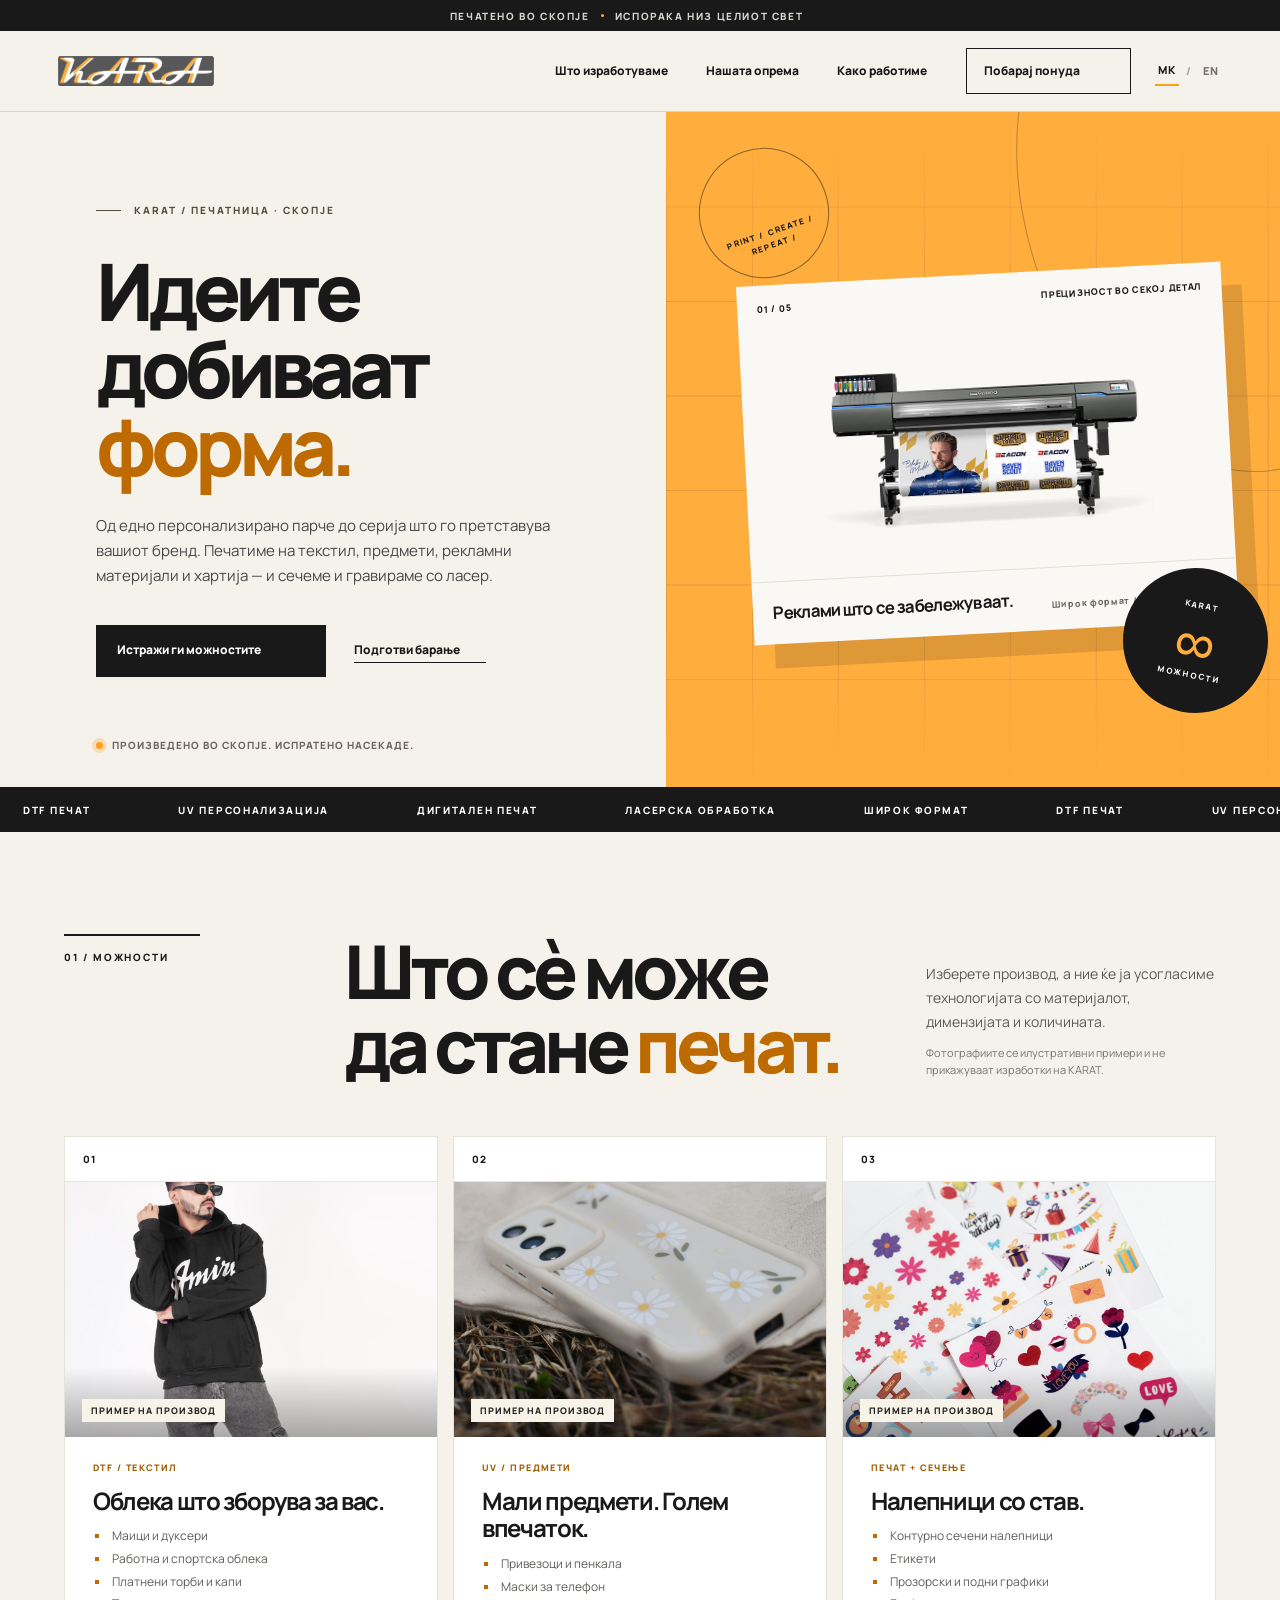
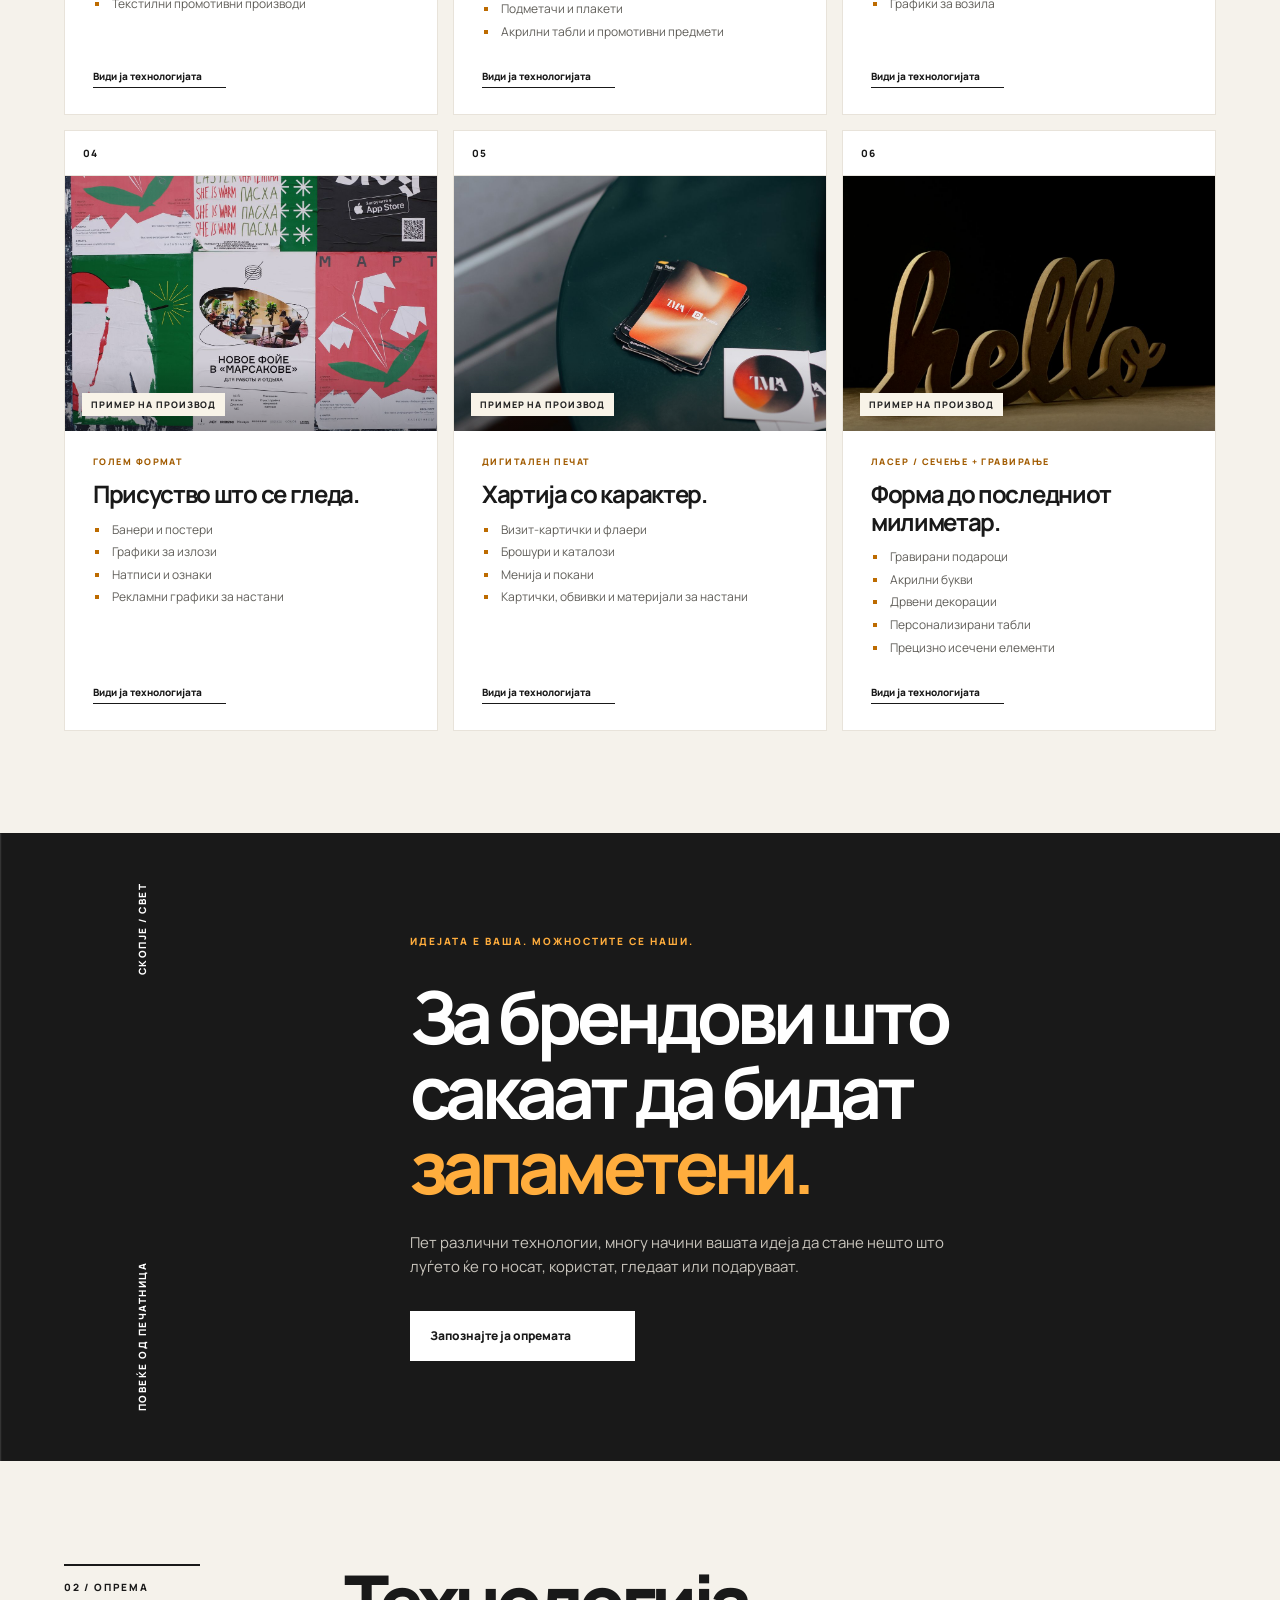
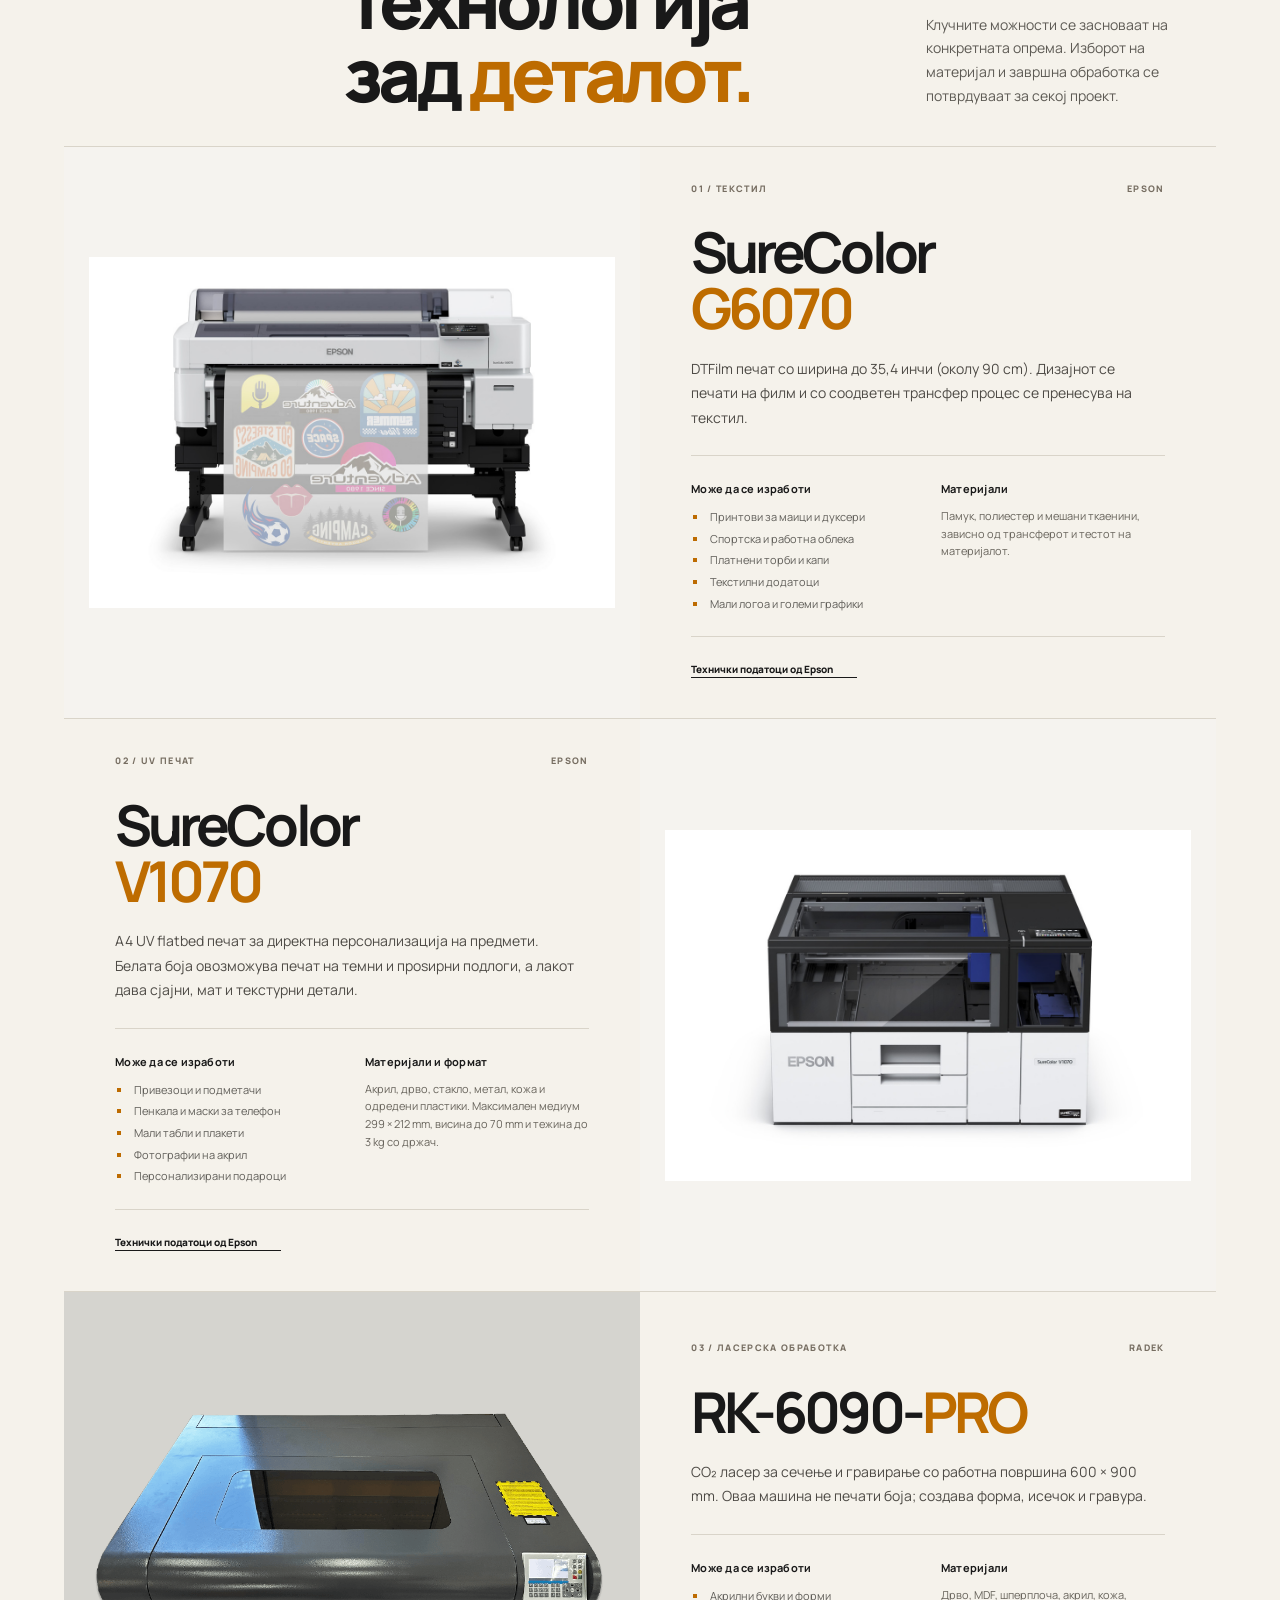
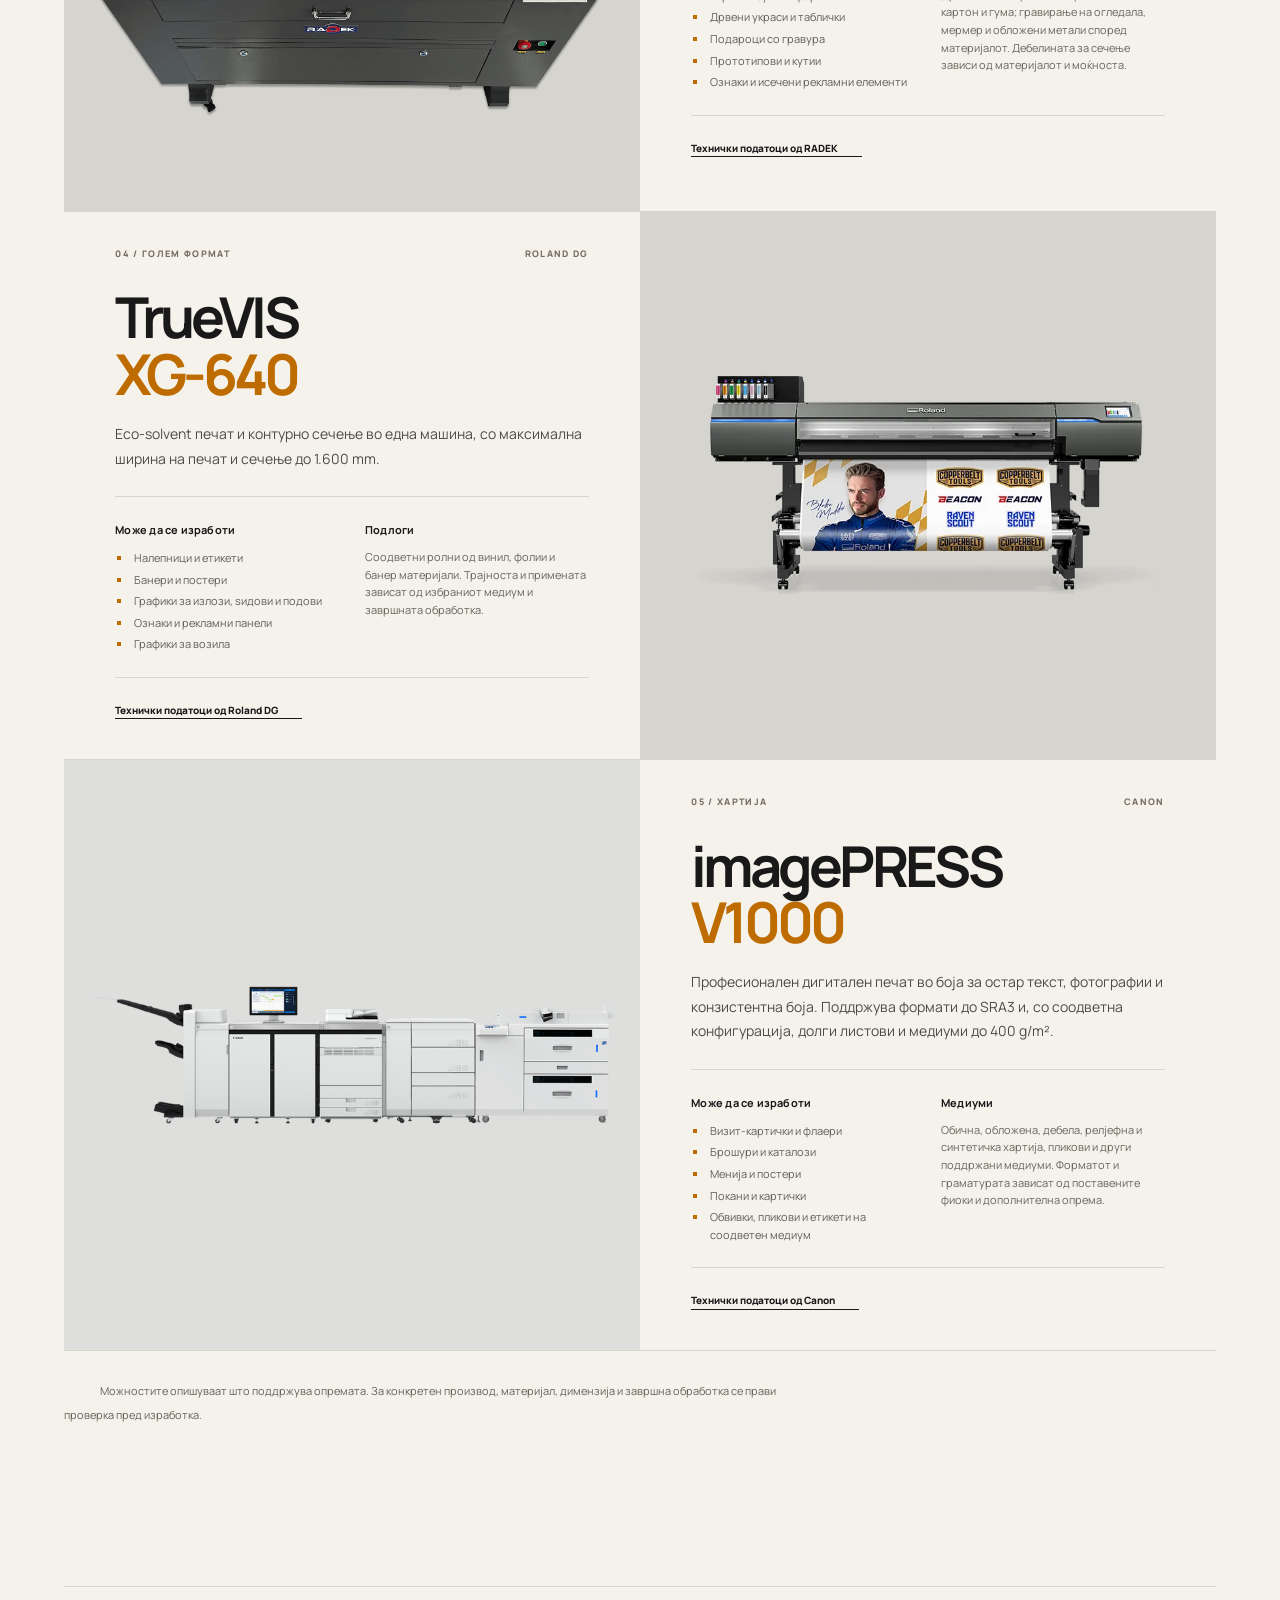
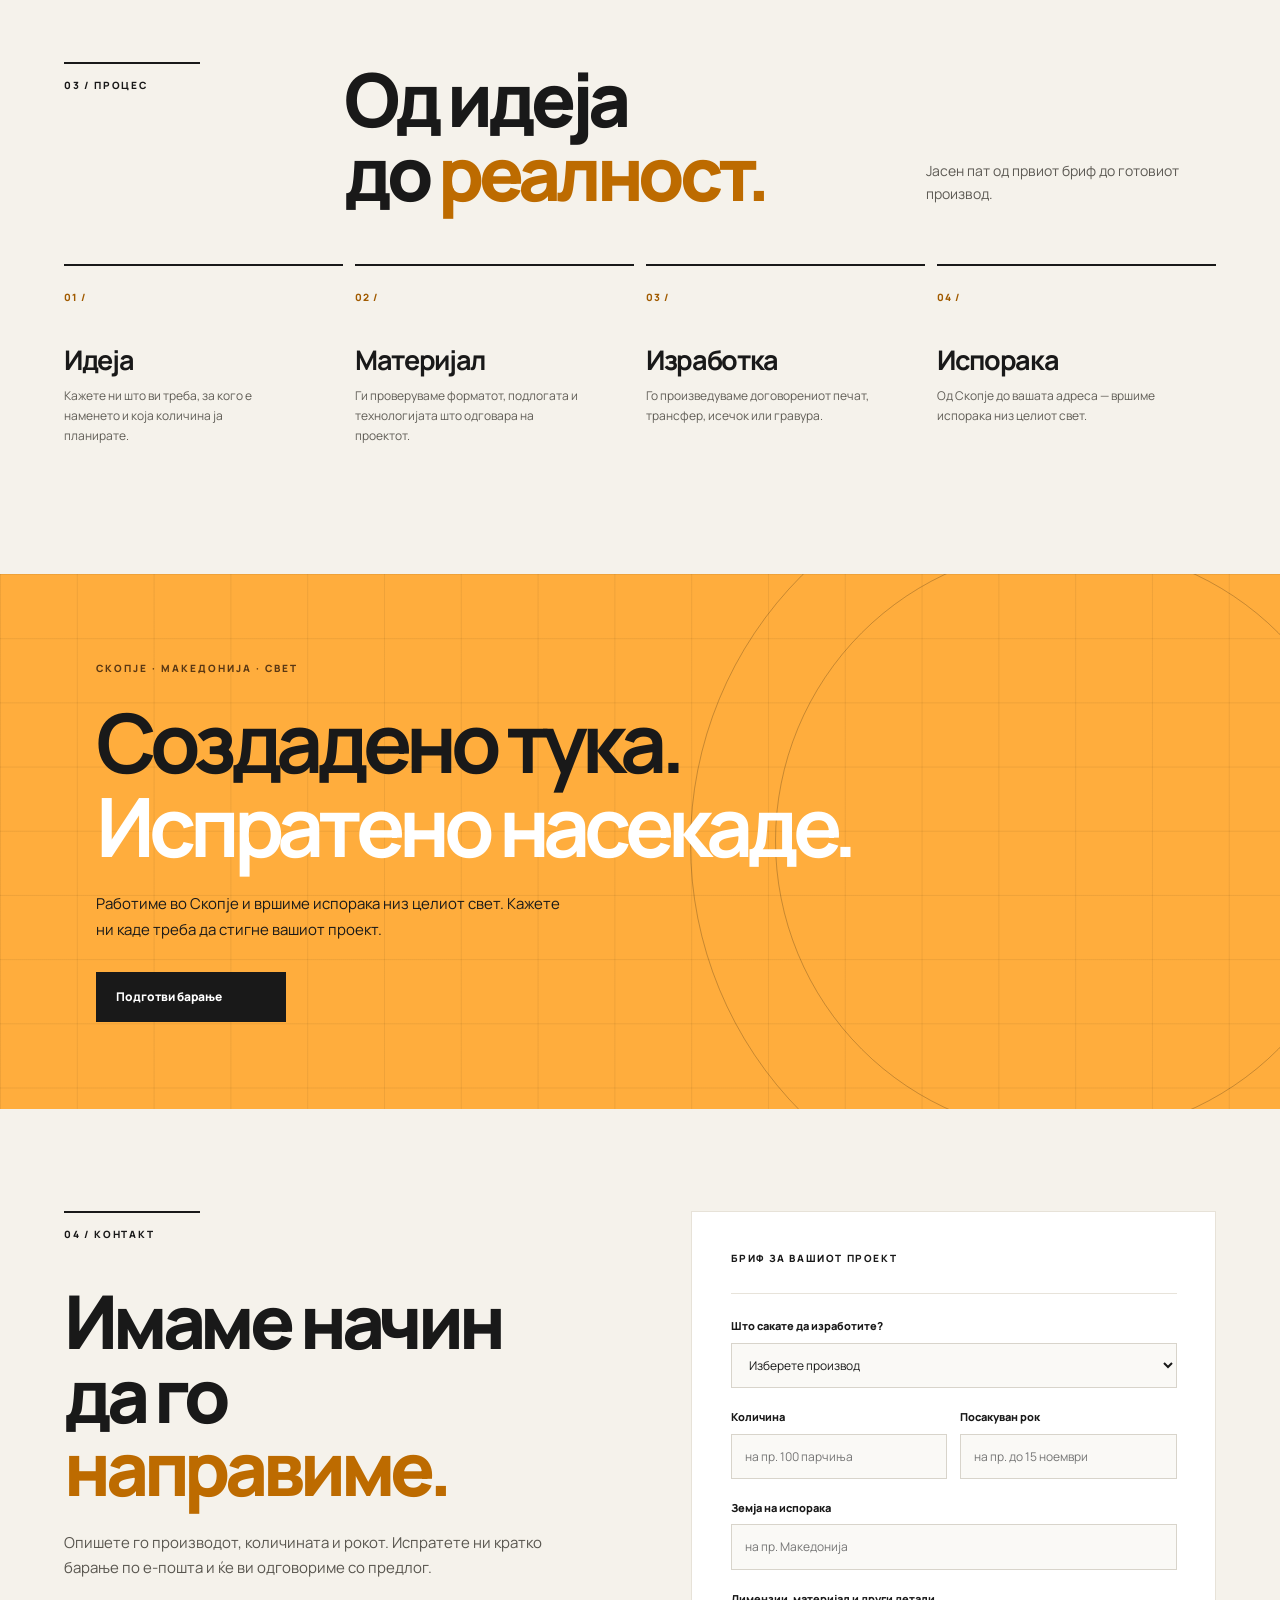
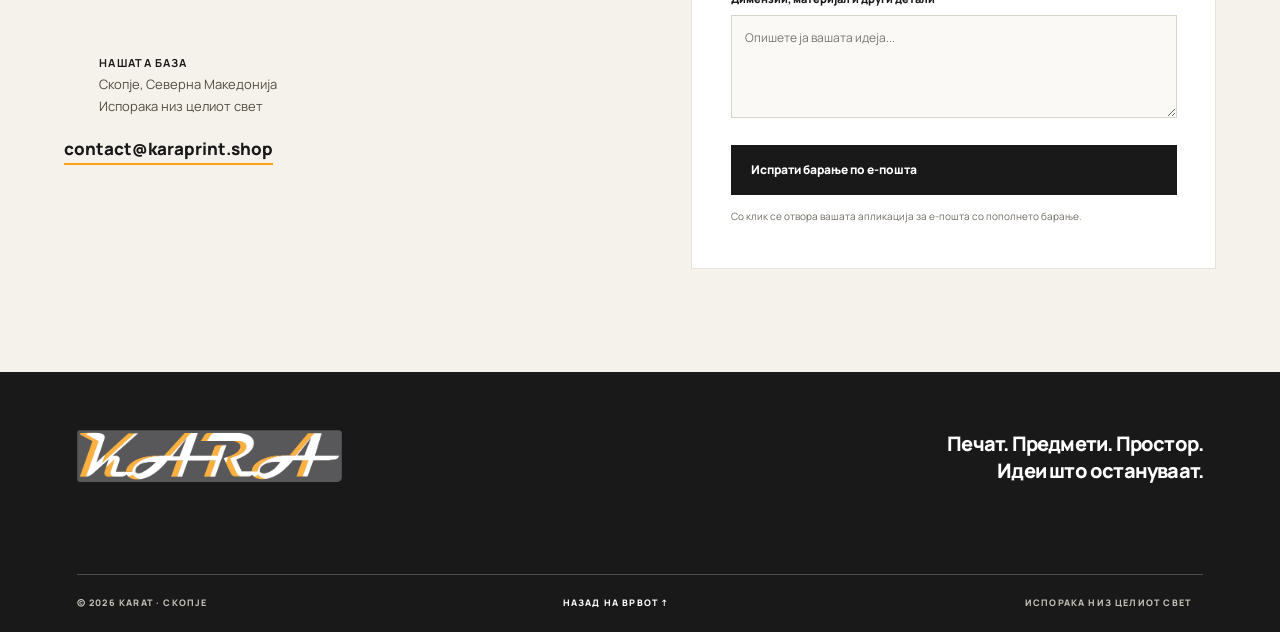
==== commit b48ef269: "Fix iPhone icons and ticker; add English version and email contact" ====
--- a/index.html
+++ b/index.html
@@ -1,91 +1,78 @@
-<!doctype html>
+<!DOCTYPE html>
+
 <html lang="mk">
 <head>
-  <meta charset="utf-8">
-  <meta name="viewport" content="width=device-width, initial-scale=1">
-  <meta name="theme-color" content="#191919">
-  <meta name="description" content="KARAT — печатница во Скопје за DTF печат на текстил, UV персонализација, рекламен печат, дигитален печат и ласерска обработка. Испорака низ целиот свет.">
-  <link rel="canonical" href="https://karaprint.shop/">
-  <meta property="og:url" content="https://karaprint.shop/">
-  <meta property="og:title" content="KARAT — идеите добиваат форма">
-  <meta property="og:description" content="Печат, персонализација и ласерска обработка од Скопје, со испорака низ целиот свет.">
-  <title>KARAT — печатница во Скопје</title>
-  <link rel="icon" href="assets/karat-logo.png" type="image/png">
-  <link rel="preconnect" href="https://fonts.googleapis.com">
-  <link rel="preconnect" href="https://fonts.gstatic.com" crossorigin>
-  <link href="https://fonts.googleapis.com/css2?family=DM+Sans:wght@400;500;600;700;800&family=Manrope:wght@400;500;600;700;800&display=swap" rel="stylesheet">
-  <link rel="stylesheet" href="styles.css">
-  <script defer src="script.js"></script>
+<meta charset="utf-8"/>
+<meta content="width=device-width, initial-scale=1" name="viewport"/>
+<meta content="#191919" name="theme-color"/>
+<meta content="KARAT — печатница во Скопје за DTF печат на текстил, UV персонализација, рекламен печат, дигитален печат и ласерска обработка. Испорака низ целиот свет." name="description"/>
+<link href="https://karaprint.shop/" rel="canonical"/><link href="https://karaprint.shop/" hreflang="mk" rel="alternate"/><link href="https://karaprint.shop/en/" hreflang="en" rel="alternate"/><link href="https://karaprint.shop/" hreflang="x-default" rel="alternate"/>
+<meta content="https://karaprint.shop/" property="og:url"/>
+<meta content="KARAT — идеите добиваат форма" property="og:title"/>
+<meta content="Печат, персонализација и ласерска обработка од Скопје, со испорака низ целиот свет." property="og:description"/>
+<title>KARAT — печатница во Скопје</title>
+<link href="assets/karat-logo.png" rel="icon" type="image/png"/>
+<link href="https://fonts.googleapis.com" rel="preconnect"/>
+<link crossorigin="" href="https://fonts.gstatic.com" rel="preconnect"/>
+<link href="https://fonts.googleapis.com/css2?family=DM+Sans:wght@400;500;600;700;800&amp;family=Manrope:wght@400;500;600;700;800&amp;display=swap" rel="stylesheet"/>
+<link href="styles.css" rel="stylesheet"/>
+<script defer="" src="script.js"></script>
 </head>
 <body>
-  <a class="skip-link" href="#main">Прескокни до содржината</a>
-  <div class="topline"><span>Печатено во Скопје</span><span class="topline-dot" aria-hidden="true"></span><span>Испорака низ целиот свет</span><span class="topline-arrow" aria-hidden="true">↗</span></div>
-  <header class="site-header" id="top">
-    <a class="brand" href="#top" aria-label="KARAT — почетна"><img src="assets/karat-logo.png" alt="KARAT" width="670" height="133"></a>
-    <button class="menu-toggle" type="button" aria-label="Отвори мени" aria-controls="primary-nav" aria-expanded="false"><span></span><span></span></button>
-    <nav id="primary-nav" class="primary-nav" aria-label="Главна навигација">
-      <a href="#moznosti">Што изработуваме</a>
-      <a href="#oprema">Нашата опрема</a>
-      <a href="#proces">Како работиме</a>
-      <a class="nav-cta" href="#kontakt">Побарај понуда <span aria-hidden="true">↗</span></a>
-    </nav>
-  </header>
+<a class="skip-link" href="#main">Прескокни до содржината</a>
+<div class="topline"><span>Печатено во Скопје</span><span aria-hidden="true" class="topline-dot"></span><span>Испорака низ целиот свет</span><span aria-hidden="true" class="topline-arrow arrow-mark"></span></div>
+<header class="site-header" id="top">
+<a aria-label="KARAT — почетна" class="brand" href="#top"><img alt="KARAT" height="133" src="assets/karat-logo.png" width="670"/></a>
 
-  <main id="main">
-    <section class="hero" aria-labelledby="hero-title">
-      <div class="hero-copy">
-        <p class="eyebrow"><span class="eyebrow-line"></span> KARAT / ПЕЧАТНИЦА · СКОПЈЕ</p>
-        <h1 id="hero-title">Идеите<br>добиваат <em>форма.</em></h1>
-        <p class="hero-lead">Од едно персонализирано парче до серија што го претставува вашиот бренд. Печатиме на текстил, предмети, рекламни материјали и хартија — и сечеме и гравираме со ласер.</p>
-        <div class="hero-actions"><a class="button button-dark" href="#moznosti">Истражи ги можностите <span aria-hidden="true">↗</span></a><a class="text-link" href="#kontakt">Подготви барање <span aria-hidden="true">↗</span></a></div>
-        <div class="hero-bottom"><span class="status-dot" aria-hidden="true"></span><span>Произведено во Скопје. Испратено насекаде.</span></div>
-      </div>
-      <div class="hero-art" aria-label="Колаж од печатени материјали и технологија">
-        <div class="hero-art-grid" aria-hidden="true"></div>
-        <div class="hero-orbit" aria-hidden="true"><span>PRINT / CREATE / REPEAT /</span></div>
-        <div class="hero-figure"><div class="hero-figure-top"><span>01 / 05</span><span>ПРЕЦИЗНОСТ ВО СЕКОЈ ДЕТАЛ</span></div><img src="assets/roland-xg-640.png" alt="Roland TrueVIS XG-640, машина за широкоформатен печат и контурно сечење" width="800" height="533"><div class="hero-figure-bottom"><strong>Реклами што се забележуваат.</strong><span>Широк формат / печат + сечење</span></div></div>
-        <div class="hero-stamp" aria-hidden="true"><span>KARAT</span><strong>∞</strong><small>МОЖНОСТИ</small></div>
-      </div>
-    </section>
-
-    <div class="ticker" aria-hidden="true"><div class="ticker-track">DTF ПЕЧАТ <b>✳</b> UV ПЕРСОНАЛИЗАЦИЈА <b>✳</b> ДИГИТАЛЕН ПЕЧАТ <b>✳</b> ЛАСЕРСКА ОБРАБОТКА <b>✳</b> ШИРОК ФОРМАТ <b>✳</b> DTF ПЕЧАТ <b>✳</b> UV ПЕРСОНАЛИЗАЦИЈА <b>✳</b> ДИГИТАЛЕН ПЕЧАТ <b>✳</b> ЛАСЕРСКА ОБРАБОТКА <b>✳</b> ШИРОК ФОРМАТ <b>✳</b></div></div>
-
-    <section class="intro section-shell" id="moznosti" aria-labelledby="poss-title">
-      <div class="section-heading"><p class="section-kicker"><span>01 / МОЖНОСТИ</span></p><h2 id="poss-title">Што сè може<br>да стане <i>печат.</i></h2><p>Изберете производ, а ние ќе ја усогласиме технологијата со материјалот, димензијата и количината.<span class="photo-note">Фотографиите се илустративни примери и не прикажуваат изработки на KARAT.</span></p></div>
-      <div class="service-grid">
-        <article class="service-card service-card-feature"><div class="service-top"><span>01</span><span class="service-icon" aria-hidden="true">↗</span></div><div class="service-visual product-photo"><img src="assets/product-textile.jpg" alt="Печатен црн дуксер како пример за персонализиран текстил" loading="lazy" style="object-position:50% 23%"><span class="product-photo-label">ПРИМЕР НА ПРОИЗВОД</span></div><div class="service-body"><p class="service-tag">DTF / ТЕКСТИЛ</p><h3>Облека што зборува за вас.</h3><ul class="product-list"><li>Маици и дуксери</li><li>Работна и спортска облека</li><li>Платнени торби и капи</li><li>Текстилни промотивни производи</li></ul><a href="#machine-g6070">Види ја технологијата <span aria-hidden="true">↗</span></a></div></article>
-        <article class="service-card"><div class="service-top"><span>02</span><span class="service-icon" aria-hidden="true">↗</span></div><div class="service-visual product-photo"><img src="assets/product-uv.jpg" alt="Маска за телефон со цветен мотив како пример за UV персонализација" loading="lazy" style="object-position:50% 63%"><span class="product-photo-label">ПРИМЕР НА ПРОИЗВОД</span></div><div class="service-body"><p class="service-tag">UV / ПРЕДМЕТИ</p><h3>Мали предмети. Голем впечаток.</h3><ul class="product-list"><li>Привезоци и пенкала</li><li>Маски за телефон</li><li>Подметачи и плакети</li><li>Акрилни табли и промотивни предмети</li></ul><a href="#machine-v1070">Види ја технологијата <span aria-hidden="true">↗</span></a></div></article>
-        <article class="service-card"><div class="service-top"><span>03</span><span class="service-icon" aria-hidden="true">↗</span></div><div class="service-visual product-photo"><img src="assets/product-stickers.jpg" alt="Листови со печатени декоративни налепници" loading="lazy" style="object-position:50% 53%"><span class="product-photo-label">ПРИМЕР НА ПРОИЗВОД</span></div><div class="service-body"><p class="service-tag">ПЕЧАТ + СЕЧЕЊЕ</p><h3>Налепници со став.</h3><ul class="product-list"><li>Контурно сечени налепници</li><li>Етикети</li><li>Прозорски и подни графики</li><li>Графики за возила</li></ul><a href="#machine-xg640">Види ја технологијата <span aria-hidden="true">↗</span></a></div></article>
-        <article class="service-card"><div class="service-top"><span>04</span><span class="service-icon" aria-hidden="true">↗</span></div><div class="service-visual product-photo"><img src="assets/product-large-format.jpg" alt="Печатени постери поставени на надворешен ѕид" loading="lazy" style="object-position:50% 34%"><span class="product-photo-label">ПРИМЕР НА ПРОИЗВОД</span></div><div class="service-body"><p class="service-tag">ГОЛЕМ ФОРМАТ</p><h3>Присуство што се гледа.</h3><ul class="product-list"><li>Банери и постери</li><li>Графики за излози</li><li>Натписи и ознаки</li><li>Рекламни графики за настани</li></ul><a href="#machine-xg640">Види ја технологијата <span aria-hidden="true">↗</span></a></div></article>
-        <article class="service-card"><div class="service-top"><span>05</span><span class="service-icon" aria-hidden="true">↗</span></div><div class="service-visual product-photo"><img src="assets/product-digital.jpg" alt="Печатени визит-картички поставени на маса" loading="lazy" style="object-position:50% 60%"><span class="product-photo-label">ПРИМЕР НА ПРОИЗВОД</span></div><div class="service-body"><p class="service-tag">ДИГИТАЛЕН ПЕЧАТ</p><h3>Хартија со карактер.</h3><ul class="product-list"><li>Визит-картички и флаери</li><li>Брошури и каталози</li><li>Менија и покани</li><li>Картички, обвивки и материјали за настани</li></ul><a href="#machine-v1000">Види ја технологијата <span aria-hidden="true">↗</span></a></div></article>
-        <article class="service-card"><div class="service-top"><span>06</span><span class="service-icon" aria-hidden="true">↗</span></div><div class="service-visual product-photo"><img src="assets/product-laser.jpg" alt="Ласерски исечен дрвен декоративен натпис" loading="lazy" style="object-position:50% 50%"><span class="product-photo-label">ПРИМЕР НА ПРОИЗВОД</span></div><div class="service-body"><p class="service-tag">ЛАСЕР / СЕЧЕЊЕ + ГРАВИРАЊЕ</p><h3>Форма до последниот милиметар.</h3><ul class="product-list"><li>Гравирани подароци</li><li>Акрилни букви</li><li>Дрвени декорации</li><li>Персонализирани табли</li><li>Прецизно исечени елементи</li></ul><a href="#machine-rk6090">Види ја технологијата <span aria-hidden="true">↗</span></a></div></article>
-      </div>
-    </section>
-
-    <section class="statement" aria-labelledby="statement-title"><div class="statement-side">ПОВЕЌЕ ОД ПЕЧАТНИЦА <span>✳</span> СКОПЈЕ / СВЕТ</div><div class="statement-main"><p class="eyebrow">ИДЕЈАТА Е ВАША. МОЖНОСТИТЕ СЕ НАШИ.</p><h2 id="statement-title">За брендови што<br>сакаат да бидат <em>запаметени.</em></h2><p>Пет различни технологии, многу начини вашата идеја да стане нешто што луѓето ќе го носат, користат, гледаат или подаруваат.</p><a class="button button-light" href="#oprema">Запознајте ја опремата <span aria-hidden="true">↗</span></a></div><span class="statement-star" aria-hidden="true">✳</span></section>
-
-    <section class="equipment section-shell" id="oprema" aria-labelledby="equipment-title">
-      <div class="section-heading equipment-heading"><p class="section-kicker"><span>02 / ОПРЕМА</span></p><h2 id="equipment-title">Технологија<br>зад <i>деталот.</i></h2><p>Клучните можности се засноваат на конкретната опрема. Изборот на материјал и завршна обработка се потврдуваат за секој проект.</p></div>
-
-      <article class="machine" id="machine-g6070"><div class="machine-photo photo-white"><img src="assets/epson-g6070.png" loading="lazy" alt="Epson SureColor G6070 DTF печатач" width="1200" height="800"></div><div class="machine-copy"><div class="machine-meta"><span>01 / ТЕКСТИЛ</span><span>EPSON</span></div><h3>SureColor<br><em>G6070</em></h3><p class="machine-desc">DTFilm печат со ширина до 35,4 инчи (околу 90 cm). Дизајнот се печати на филм и со соодветен трансфер процес се пренесува на текстил.</p><div class="machine-info"><div><strong>Може да се изработи</strong><ul class="machine-product-list"><li>Принтови за маици и дуксери</li><li>Спортска и работна облека</li><li>Платнени торби и капи</li><li>Текстилни додатоци</li><li>Мали логоа и големи графики</li></ul></div><div><strong>Материјали</strong><p>Памук, полиестер и мешани ткаенини, зависно од трансферот и тестот на материјалот.</p></div></div><a class="source-link" href="https://epson.com/For-Work/Printers/Large-Format/SureColor-G6070-35%22-DTFilm-Printer/p/SCG6070SE" target="_blank" rel="noopener noreferrer">Технички податоци од Epson <span aria-hidden="true">↗</span></a></div></article>
-
-      <article class="machine reverse" id="machine-v1070"><div class="machine-photo photo-white"><img src="assets/epson-v1070.png" loading="lazy" alt="Epson SureColor V1070 десктоп UV печатач" width="1200" height="800"></div><div class="machine-copy"><div class="machine-meta"><span>02 / UV ПЕЧАТ</span><span>EPSON</span></div><h3>SureColor<br><em>V1070</em></h3><p class="machine-desc">A4 UV flatbed печат за директна персонализација на предмети. Белата боја овозможува печат на темни и проѕирни подлоги, а лакот дава сјајни, мат и текстурни детали.</p><div class="machine-info"><div><strong>Може да се изработи</strong><ul class="machine-product-list"><li>Привезоци и подметачи</li><li>Пенкала и маски за телефон</li><li>Мали табли и плакети</li><li>Фотографии на акрил</li><li>Персонализирани подароци</li></ul></div><div><strong>Материјали и формат</strong><p>Акрил, дрво, стакло, метал, кожа и одредени пластики. Максимален медиум 299 × 212 mm, висина до 70 mm и тежина до 3 kg со држач.</p></div></div><a class="source-link" href="https://epson.com/For-Work/Printers/Large-Format/SureColor-V1070-Desktop-UV-Flatbed-Printer/p/SCV1070PE" target="_blank" rel="noopener noreferrer">Технички податоци од Epson <span aria-hidden="true">↗</span></a></div></article>
-
-      <article class="machine" id="machine-rk6090"><div class="machine-photo photo-dark"><img src="assets/rk-6090-pro.png" loading="lazy" alt="RADEK RK-6090-PRO CO₂ ласер за сечење и гравирање" width="900" height="700"></div><div class="machine-copy"><div class="machine-meta"><span>03 / ЛАСЕРСКА ОБРАБОТКА</span><span>RADEK</span></div><h3>RK-6090-<em>PRO</em></h3><p class="machine-desc">CO₂ ласер за сечење и гравирање со работна површина 600 × 900 mm. Оваа машина не печати боја; создава форма, исечок и гравура.</p><div class="machine-info"><div><strong>Може да се изработи</strong><ul class="machine-product-list"><li>Акрилни букви и форми</li><li>Дрвени украси и таблички</li><li>Подароци со гравура</li><li>Прототипови и кутии</li><li>Ознаки и исечени рекламни елементи</li></ul></div><div><strong>Материјали</strong><p>Дрво, MDF, шперплоча, акрил, кожа, картон и гума; гравирање на огледала, мермер и обложени метали според материјалот. Дебелината за сечење зависи од материјалот и моќноста.</p></div></div><a class="source-link" href="https://www.radekglobal.com/co2-laser-rk-6090-pro/" target="_blank" rel="noopener noreferrer">Технички податоци од RADEK <span aria-hidden="true">↗</span></a></div></article>
-
-      <article class="machine reverse" id="machine-xg640"><div class="machine-photo photo-dark"><img src="assets/roland-xg-640.png" loading="lazy" alt="Roland TrueVIS XG-640 широкоформатен печатач и секач" width="800" height="533"></div><div class="machine-copy"><div class="machine-meta"><span>04 / ГОЛЕМ ФОРМАТ</span><span>ROLAND DG</span></div><h3>TrueVIS<br><em>XG-640</em></h3><p class="machine-desc">Eco-solvent печат и контурно сечење во една машина, со максимална ширина на печат и сечење до 1.600 mm.</p><div class="machine-info"><div><strong>Може да се изработи</strong><ul class="machine-product-list"><li>Налепници и етикети</li><li>Банери и постери</li><li>Графики за излози, ѕидови и подови</li><li>Ознаки и рекламни панели</li><li>Графики за возила</li></ul></div><div><strong>Подлоги</strong><p>Соодветни ролни од винил, фолии и банер материјали. Трајноста и примената зависат од избраниот медиум и завршната обработка.</p></div></div><a class="source-link" href="https://www.rolanddg.com/products/printers/truevis-xg-640" target="_blank" rel="noopener noreferrer">Технички податоци од Roland DG <span aria-hidden="true">↗</span></a></div></article>
-
-      <article class="machine" id="machine-v1000"><div class="machine-photo photo-light"><img src="assets/canon-v1000.png" loading="lazy" alt="Canon imagePRESS V1000 дигитална печатарска машина" width="800" height="600"></div><div class="machine-copy"><div class="machine-meta"><span>05 / ХАРТИЈА</span><span>CANON</span></div><h3>imagePRESS<br><em>V1000</em></h3><p class="machine-desc">Професионален дигитален печат во боја за остар текст, фотографии и конзистентна боја. Поддржува формати до SRA3 и, со соодветна конфигурација, долги листови и медиуми до 400 g/m².</p><div class="machine-info"><div><strong>Може да се изработи</strong><ul class="machine-product-list"><li>Визит-картички и флаери</li><li>Брошури и каталози</li><li>Менија и постери</li><li>Покани и картички</li><li>Обвивки, пликови и етикети на соодветен медиум</li></ul></div><div><strong>Медиуми</strong><p>Обична, обложена, дебела, релјефна и синтетичка хартија, пликови и други поддржани медиуми. Форматот и граматурата зависат од поставените фиоки и дополнителна опрема.</p></div></div><a class="source-link" href="https://asia.canon/en/business/imagepress-v1000/main/product" target="_blank" rel="noopener noreferrer">Технички податоци од Canon <span aria-hidden="true">↗</span></a></div></article>
-      <p class="equipment-note"><span>✳</span> Можностите опишуваат што поддржува опремата. За конкретен производ, материјал, димензија и завршна обработка се прави проверка пред изработка.</p>
-    </section>
-
-    <section class="process section-shell" id="proces" aria-labelledby="process-title"><div class="section-heading process-heading"><p class="section-kicker"><span>03 / ПРОЦЕС</span></p><h2 id="process-title">Од идеја<br>до <i>реалност.</i></h2><p>Јасен пат од првиот бриф до готовиот производ.</p></div><div class="process-steps"><div class="process-step"><span>01 /</span><h3>Идеја</h3><p>Кажете ни што ви треба, за кого е наменето и која количина ја планирате.</p></div><div class="process-step"><span>02 /</span><h3>Материјал</h3><p>Ги проверуваме форматот, подлогата и технологијата што одговара на проектот.</p></div><div class="process-step"><span>03 /</span><h3>Изработка</h3><p>Го произведуваме договорениот печат, трансфер, исечок или гравура.</p></div><div class="process-step"><span>04 /</span><h3>Испорака</h3><p>Од Скопје до вашата адреса — вршиме испорака низ целиот свет.</p></div></div></section>
-
-    <section class="worldwide" aria-labelledby="world-title"><div class="world-orbit orbit-one" aria-hidden="true"></div><div class="world-orbit orbit-two" aria-hidden="true"></div><div class="world-copy"><p class="eyebrow">СКОПЈЕ · МАКЕДОНИЈА · СВЕТ</p><h2 id="world-title">Создадено тука.<br><em>Испратено насекаде.</em></h2><p>Работиме во Скопје и вршиме испорака низ целиот свет. Кажете ни каде треба да стигне вашиот проект.</p><a href="#kontakt" class="button button-orange">Подготви барање <span aria-hidden="true">↗</span></a></div><div class="world-symbol" aria-hidden="true">↗</div></section>
-
-    <section class="contact section-shell" id="kontakt" aria-labelledby="contact-title"><div class="contact-copy"><p class="section-kicker"><span>04 / КОНТАКТ</span></p><h2 id="contact-title">Имаме начин<br>да го <i>направиме.</i></h2><p>Опишете го производот, количината и рокот. Подгответе кратко барање што можете да го копирате и испратите кога контакт податоците ќе бидат додадени.</p><div class="contact-location"><span class="location-icon" aria-hidden="true">↗</span><span><strong>Нашата база</strong><br>Скопје, Северна Македонија<br>Испорака низ целиот свет</span></div></div><form class="brief-form" id="brief-form"><div class="form-heading"><span>БРИФ ЗА ВАШИОТ ПРОЕКТ</span><span>✳</span></div><label for="project-type">Што сакате да изработите?</label><select id="project-type" name="project-type" required><option value="">Изберете производ</option><option>Печат на текстил / DTF</option><option>UV персонализација на предмети</option><option>Налепници или етикети</option><option>Банер / постер / рекламна графика</option><option>Дигитален печат на хартија</option><option>Ласерско сечење или гравирање</option><option>Друго</option></select><div class="form-row"><div><label for="quantity">Количина</label><input id="quantity" name="quantity" type="text" placeholder="на пр. 100 парчиња"></div><div><label for="deadline">Посакуван рок</label><input id="deadline" name="deadline" type="text" placeholder="на пр. до 15 ноември"></div></div><label for="destination">Земја на испорака</label><input id="destination" name="destination" type="text" placeholder="на пр. Македонија"><label for="details">Димензии, материјал и други детали</label><textarea id="details" name="details" rows="4" placeholder="Опишете ја вашата идеја..."></textarea><button class="button button-dark form-submit" type="submit">Копирај го барањето <span aria-hidden="true">↗</span></button><p class="form-note">Барањето се копира на вашиот уред. Формуларот не испраќа податоци.</p><p class="form-feedback" id="form-feedback" role="status" aria-live="polite"></p></form></section>
-  </main>
-
-  <footer class="site-footer"><div class="footer-top"><a class="footer-logo" href="#top" aria-label="KARAT — на врв"><img src="assets/karat-logo.png" alt="KARAT" width="670" height="133"></a><p>Печат. Предмети. Простор.<br>Идеи што остануваат.</p></div><div class="footer-bottom"><span>© <span id="year">2026</span> KARAT · Скопје</span><a href="#top">Назад на врвот ↑</a><span>Испорака низ целиот свет ↗</span></div></footer>
+<nav aria-label="Главна навигација" class="primary-nav" id="primary-nav">
+<a href="#moznosti">Што изработуваме</a>
+<a href="#oprema">Нашата опрема</a>
+<a href="#proces">Како работиме</a>
+<a class="nav-cta" href="#kontakt">Побарај понуда <span aria-hidden="true" class="arrow-mark"></span></a>
+</nav><div aria-label="Јазик / Language" class="language-switch"><a aria-current="page" href="/" lang="mk">MK</a><span aria-hidden="true">/</span><a href="/en/" lang="en">EN</a></div><button aria-controls="primary-nav" aria-expanded="false" aria-label="Отвори мени" class="menu-toggle" type="button"><span></span><span></span></button>
+</header>
+<main id="main">
+<section aria-labelledby="hero-title" class="hero">
+<div class="hero-copy">
+<p class="eyebrow"><span class="eyebrow-line"></span> KARAT / ПЕЧАТНИЦА · СКОПЈЕ</p>
+<h1 id="hero-title">Идеите<br/>добиваат <em>форма.</em></h1>
+<p class="hero-lead">Од едно персонализирано парче до серија што го претставува вашиот бренд. Печатиме на текстил, предмети, рекламни материјали и хартија — и сечеме и гравираме со ласер.</p>
+<div class="hero-actions"><a class="button button-dark" href="#moznosti">Истражи ги можностите <span aria-hidden="true" class="arrow-mark"></span></a><a class="text-link" href="#kontakt">Подготви барање <span aria-hidden="true" class="arrow-mark"></span></a></div>
+<div class="hero-bottom"><span aria-hidden="true" class="status-dot"></span><span>Произведено во Скопје. Испратено насекаде.</span></div>
+</div>
+<div aria-label="Колаж од печатени материјали и технологија" class="hero-art">
+<div aria-hidden="true" class="hero-art-grid"></div>
+<div aria-hidden="true" class="hero-orbit"><span>PRINT / CREATE / REPEAT /</span></div>
+<div class="hero-figure"><div class="hero-figure-top"><span>01 / 05</span><span>ПРЕЦИЗНОСТ ВО СЕКОЈ ДЕТАЛ</span></div><img alt="Roland TrueVIS XG-640, машина за широкоформатен печат и контурно сечење" height="533" src="assets/roland-xg-640.png" width="800"/><div class="hero-figure-bottom"><strong>Реклами што се забележуваат.</strong><span>Широк формат / печат + сечење</span></div></div>
+<div aria-hidden="true" class="hero-stamp"><span>KARAT</span><strong>∞</strong><small>МОЖНОСТИ</small></div>
+</div>
+</section>
+<div aria-hidden="true" class="ticker"><div class="ticker-track"><div class="ticker-group"><span class="ticker-item">DTF ПЕЧАТ<span aria-hidden="true" class="asterisk"></span></span><span class="ticker-item">UV ПЕРСОНАЛИЗАЦИЈА<span aria-hidden="true" class="asterisk"></span></span><span class="ticker-item">ДИГИТАЛЕН ПЕЧАТ<span aria-hidden="true" class="asterisk"></span></span><span class="ticker-item">ЛАСЕРСКА ОБРАБОТКА<span aria-hidden="true" class="asterisk"></span></span><span class="ticker-item">ШИРОК ФОРМАТ<span aria-hidden="true" class="asterisk"></span></span></div></div></div>
+<section aria-labelledby="poss-title" class="intro section-shell" id="moznosti">
+<div class="section-heading"><p class="section-kicker"><span>01 / МОЖНОСТИ</span></p><h2 id="poss-title">Што сè може<br/>да стане <i>печат.</i></h2><p>Изберете производ, а ние ќе ја усогласиме технологијата со материјалот, димензијата и количината.<span class="photo-note">Фотографиите се илустративни примери и не прикажуваат изработки на KARAT.</span></p></div>
+<div class="service-grid">
+<article class="service-card service-card-feature"><div class="service-top"><span>01</span><span aria-hidden="true" class="service-icon arrow-mark"></span></div><div class="service-visual product-photo"><img alt="Печатен црн дуксер како пример за персонализиран текстил" loading="lazy" src="assets/product-textile.jpg" style="object-position:50% 23%"/><span class="product-photo-label">ПРИМЕР НА ПРОИЗВОД</span></div><div class="service-body"><p class="service-tag">DTF / ТЕКСТИЛ</p><h3>Облека што зборува за вас.</h3><ul class="product-list"><li>Маици и дуксери</li><li>Работна и спортска облека</li><li>Платнени торби и капи</li><li>Текстилни промотивни производи</li></ul><a href="#machine-g6070">Види ја технологијата <span aria-hidden="true" class="arrow-mark"></span></a></div></article>
+<article class="service-card"><div class="service-top"><span>02</span><span aria-hidden="true" class="service-icon arrow-mark"></span></div><div class="service-visual product-photo"><img alt="Маска за телефон со цветен мотив како пример за UV персонализација" loading="lazy" src="assets/product-uv.jpg" style="object-position:50% 63%"/><span class="product-photo-label">ПРИМЕР НА ПРОИЗВОД</span></div><div class="service-body"><p class="service-tag">UV / ПРЕДМЕТИ</p><h3>Мали предмети. Голем впечаток.</h3><ul class="product-list"><li>Привезоци и пенкала</li><li>Маски за телефон</li><li>Подметачи и плакети</li><li>Акрилни табли и промотивни предмети</li></ul><a href="#machine-v1070">Види ја технологијата <span aria-hidden="true" class="arrow-mark"></span></a></div></article>
+<article class="service-card"><div class="service-top"><span>03</span><span aria-hidden="true" class="service-icon arrow-mark"></span></div><div class="service-visual product-photo"><img alt="Листови со печатени декоративни налепници" loading="lazy" src="assets/product-stickers.jpg" style="object-position:50% 53%"/><span class="product-photo-label">ПРИМЕР НА ПРОИЗВОД</span></div><div class="service-body"><p class="service-tag">ПЕЧАТ + СЕЧЕЊЕ</p><h3>Налепници со став.</h3><ul class="product-list"><li>Контурно сечени налепници</li><li>Етикети</li><li>Прозорски и подни графики</li><li>Графики за возила</li></ul><a href="#machine-xg640">Види ја технологијата <span aria-hidden="true" class="arrow-mark"></span></a></div></article>
+<article class="service-card"><div class="service-top"><span>04</span><span aria-hidden="true" class="service-icon arrow-mark"></span></div><div class="service-visual product-photo"><img alt="Печатени постери поставени на надворешен ѕид" loading="lazy" src="assets/product-large-format.jpg" style="object-position:50% 34%"/><span class="product-photo-label">ПРИМЕР НА ПРОИЗВОД</span></div><div class="service-body"><p class="service-tag">ГОЛЕМ ФОРМАТ</p><h3>Присуство што се гледа.</h3><ul class="product-list"><li>Банери и постери</li><li>Графики за излози</li><li>Натписи и ознаки</li><li>Рекламни графики за настани</li></ul><a href="#machine-xg640">Види ја технологијата <span aria-hidden="true" class="arrow-mark"></span></a></div></article>
+<article class="service-card"><div class="service-top"><span>05</span><span aria-hidden="true" class="service-icon arrow-mark"></span></div><div class="service-visual product-photo"><img alt="Печатени визит-картички поставени на маса" loading="lazy" src="assets/product-digital.jpg" style="object-position:50% 60%"/><span class="product-photo-label">ПРИМЕР НА ПРОИЗВОД</span></div><div class="service-body"><p class="service-tag">ДИГИТАЛЕН ПЕЧАТ</p><h3>Хартија со карактер.</h3><ul class="product-list"><li>Визит-картички и флаери</li><li>Брошури и каталози</li><li>Менија и покани</li><li>Картички, обвивки и материјали за настани</li></ul><a href="#machine-v1000">Види ја технологијата <span aria-hidden="true" class="arrow-mark"></span></a></div></article>
+<article class="service-card"><div class="service-top"><span>06</span><span aria-hidden="true" class="service-icon arrow-mark"></span></div><div class="service-visual product-photo"><img alt="Ласерски исечен дрвен декоративен натпис" loading="lazy" src="assets/product-laser.jpg" style="object-position:50% 50%"/><span class="product-photo-label">ПРИМЕР НА ПРОИЗВОД</span></div><div class="service-body"><p class="service-tag">ЛАСЕР / СЕЧЕЊЕ + ГРАВИРАЊЕ</p><h3>Форма до последниот милиметар.</h3><ul class="product-list"><li>Гравирани подароци</li><li>Акрилни букви</li><li>Дрвени декорации</li><li>Персонализирани табли</li><li>Прецизно исечени елементи</li></ul><a href="#machine-rk6090">Види ја технологијата <span aria-hidden="true" class="arrow-mark"></span></a></div></article>
+</div>
+</section>
+<section aria-labelledby="statement-title" class="statement"><div class="statement-side">ПОВЕЌЕ ОД ПЕЧАТНИЦА <span><span aria-hidden="true" class="asterisk"></span></span> СКОПЈЕ / СВЕТ</div><div class="statement-main"><p class="eyebrow">ИДЕЈАТА Е ВАША. МОЖНОСТИТЕ СЕ НАШИ.</p><h2 id="statement-title">За брендови што<br/>сакаат да бидат <em>запаметени.</em></h2><p>Пет различни технологии, многу начини вашата идеја да стане нешто што луѓето ќе го носат, користат, гледаат или подаруваат.</p><a class="button button-light" href="#oprema">Запознајте ја опремата <span aria-hidden="true" class="arrow-mark"></span></a></div><span aria-hidden="true" class="statement-star"><span aria-hidden="true" class="asterisk"></span></span></section>
+<section aria-labelledby="equipment-title" class="equipment section-shell" id="oprema">
+<div class="section-heading equipment-heading"><p class="section-kicker"><span>02 / ОПРЕМА</span></p><h2 id="equipment-title">Технологија<br/>зад <i>деталот.</i></h2><p>Клучните можности се засноваат на конкретната опрема. Изборот на материјал и завршна обработка се потврдуваат за секој проект.</p></div>
+<article class="machine" id="machine-g6070"><div class="machine-photo photo-white"><img alt="Epson SureColor G6070 DTF печатач" height="800" loading="lazy" src="assets/epson-g6070.png" width="1200"/></div><div class="machine-copy"><div class="machine-meta"><span>01 / ТЕКСТИЛ</span><span>EPSON</span></div><h3>SureColor<br/><em>G6070</em></h3><p class="machine-desc">DTFilm печат со ширина до 35,4 инчи (околу 90 cm). Дизајнот се печати на филм и со соодветен трансфер процес се пренесува на текстил.</p><div class="machine-info"><div><strong>Може да се изработи</strong><ul class="machine-product-list"><li>Принтови за маици и дуксери</li><li>Спортска и работна облека</li><li>Платнени торби и капи</li><li>Текстилни додатоци</li><li>Мали логоа и големи графики</li></ul></div><div><strong>Материјали</strong><p>Памук, полиестер и мешани ткаенини, зависно од трансферот и тестот на материјалот.</p></div></div><a class="source-link" href="https://epson.com/For-Work/Printers/Large-Format/SureColor-G6070-35%22-DTFilm-Printer/p/SCG6070SE" rel="noopener noreferrer" target="_blank">Технички податоци од Epson <span aria-hidden="true" class="arrow-mark"></span></a></div></article>
+<article class="machine reverse" id="machine-v1070"><div class="machine-photo photo-white"><img alt="Epson SureColor V1070 десктоп UV печатач" height="800" loading="lazy" src="assets/epson-v1070.png" width="1200"/></div><div class="machine-copy"><div class="machine-meta"><span>02 / UV ПЕЧАТ</span><span>EPSON</span></div><h3>SureColor<br/><em>V1070</em></h3><p class="machine-desc">A4 UV flatbed печат за директна персонализација на предмети. Белата боја овозможува печат на темни и проѕирни подлоги, а лакот дава сјајни, мат и текстурни детали.</p><div class="machine-info"><div><strong>Може да се изработи</strong><ul class="machine-product-list"><li>Привезоци и подметачи</li><li>Пенкала и маски за телефон</li><li>Мали табли и плакети</li><li>Фотографии на акрил</li><li>Персонализирани подароци</li></ul></div><div><strong>Материјали и формат</strong><p>Акрил, дрво, стакло, метал, кожа и одредени пластики. Максимален медиум 299 × 212 mm, висина до 70 mm и тежина до 3 kg со држач.</p></div></div><a class="source-link" href="https://epson.com/For-Work/Printers/Large-Format/SureColor-V1070-Desktop-UV-Flatbed-Printer/p/SCV1070PE" rel="noopener noreferrer" target="_blank">Технички податоци од Epson <span aria-hidden="true" class="arrow-mark"></span></a></div></article>
+<article class="machine" id="machine-rk6090"><div class="machine-photo photo-dark"><img alt="RADEK RK-6090-PRO CO₂ ласер за сечење и гравирање" height="700" loading="lazy" src="assets/rk-6090-pro.png" width="900"/></div><div class="machine-copy"><div class="machine-meta"><span>03 / ЛАСЕРСКА ОБРАБОТКА</span><span>RADEK</span></div><h3>RK-6090-<em>PRO</em></h3><p class="machine-desc">CO₂ ласер за сечење и гравирање со работна површина 600 × 900 mm. Оваа машина не печати боја; создава форма, исечок и гравура.</p><div class="machine-info"><div><strong>Може да се изработи</strong><ul class="machine-product-list"><li>Акрилни букви и форми</li><li>Дрвени украси и таблички</li><li>Подароци со гравура</li><li>Прототипови и кутии</li><li>Ознаки и исечени рекламни елементи</li></ul></div><div><strong>Материјали</strong><p>Дрво, MDF, шперплоча, акрил, кожа, картон и гума; гравирање на огледала, мермер и обложени метали според материјалот. Дебелината за сечење зависи од материјалот и моќноста.</p></div></div><a class="source-link" href="https://www.radekglobal.com/co2-laser-rk-6090-pro/" rel="noopener noreferrer" target="_blank">Технички податоци од RADEK <span aria-hidden="true" class="arrow-mark"></span></a></div></article>
+<article class="machine reverse" id="machine-xg640"><div class="machine-photo photo-dark"><img alt="Roland TrueVIS XG-640 широкоформатен печатач и секач" height="533" loading="lazy" src="assets/roland-xg-640.png" width="800"/></div><div class="machine-copy"><div class="machine-meta"><span>04 / ГОЛЕМ ФОРМАТ</span><span>ROLAND DG</span></div><h3>TrueVIS<br/><em>XG-640</em></h3><p class="machine-desc">Eco-solvent печат и контурно сечење во една машина, со максимална ширина на печат и сечење до 1.600 mm.</p><div class="machine-info"><div><strong>Може да се изработи</strong><ul class="machine-product-list"><li>Налепници и етикети</li><li>Банери и постери</li><li>Графики за излози, ѕидови и подови</li><li>Ознаки и рекламни панели</li><li>Графики за возила</li></ul></div><div><strong>Подлоги</strong><p>Соодветни ролни од винил, фолии и банер материјали. Трајноста и примената зависат од избраниот медиум и завршната обработка.</p></div></div><a class="source-link" href="https://www.rolanddg.com/products/printers/truevis-xg-640" rel="noopener noreferrer" target="_blank">Технички податоци од Roland DG <span aria-hidden="true" class="arrow-mark"></span></a></div></article>
+<article class="machine" id="machine-v1000"><div class="machine-photo photo-light"><img alt="Canon imagePRESS V1000 дигитална печатарска машина" height="600" loading="lazy" src="assets/canon-v1000.png" width="800"/></div><div class="machine-copy"><div class="machine-meta"><span>05 / ХАРТИЈА</span><span>CANON</span></div><h3>imagePRESS<br/><em>V1000</em></h3><p class="machine-desc">Професионален дигитален печат во боја за остар текст, фотографии и конзистентна боја. Поддржува формати до SRA3 и, со соодветна конфигурација, долги листови и медиуми до 400 g/m².</p><div class="machine-info"><div><strong>Може да се изработи</strong><ul class="machine-product-list"><li>Визит-картички и флаери</li><li>Брошури и каталози</li><li>Менија и постери</li><li>Покани и картички</li><li>Обвивки, пликови и етикети на соодветен медиум</li></ul></div><div><strong>Медиуми</strong><p>Обична, обложена, дебела, релјефна и синтетичка хартија, пликови и други поддржани медиуми. Форматот и граматурата зависат од поставените фиоки и дополнителна опрема.</p></div></div><a class="source-link" href="https://asia.canon/en/business/imagepress-v1000/main/product" rel="noopener noreferrer" target="_blank">Технички податоци од Canon <span aria-hidden="true" class="arrow-mark"></span></a></div></article>
+<p class="equipment-note"><span><span aria-hidden="true" class="asterisk"></span></span> Можностите опишуваат што поддржува опремата. За конкретен производ, материјал, димензија и завршна обработка се прави проверка пред изработка.</p>
+</section>
+<section aria-labelledby="process-title" class="process section-shell" id="proces"><div class="section-heading process-heading"><p class="section-kicker"><span>03 / ПРОЦЕС</span></p><h2 id="process-title">Од идеја<br/>до <i>реалност.</i></h2><p>Јасен пат од првиот бриф до готовиот производ.</p></div><div class="process-steps"><div class="process-step"><span>01 /</span><h3>Идеја</h3><p>Кажете ни што ви треба, за кого е наменето и која количина ја планирате.</p></div><div class="process-step"><span>02 /</span><h3>Материјал</h3><p>Ги проверуваме форматот, подлогата и технологијата што одговара на проектот.</p></div><div class="process-step"><span>03 /</span><h3>Изработка</h3><p>Го произведуваме договорениот печат, трансфер, исечок или гравура.</p></div><div class="process-step"><span>04 /</span><h3>Испорака</h3><p>Од Скопје до вашата адреса — вршиме испорака низ целиот свет.</p></div></div></section>
+<section aria-labelledby="world-title" class="worldwide"><div aria-hidden="true" class="world-orbit orbit-one"></div><div aria-hidden="true" class="world-orbit orbit-two"></div><div class="world-copy"><p class="eyebrow">СКОПЈЕ · МАКЕДОНИЈА · СВЕТ</p><h2 id="world-title">Создадено тука.<br/><em>Испратено насекаде.</em></h2><p>Работиме во Скопје и вршиме испорака низ целиот свет. Кажете ни каде треба да стигне вашиот проект.</p><a class="button button-orange" href="#kontakt">Подготви барање <span aria-hidden="true" class="arrow-mark"></span></a></div><div aria-hidden="true" class="world-symbol arrow-mark"></div></section>
+<section aria-labelledby="contact-title" class="contact section-shell" id="kontakt"><div class="contact-copy"><p class="section-kicker"><span>04 / КОНТАКТ</span></p><h2 id="contact-title">Имаме начин<br/>да го <i>направиме.</i></h2><p>Опишете го производот, количината и рокот. Испратете ни кратко барање по е-пошта и ќе ви одговориме со предлог.</p><div class="contact-location"><span aria-hidden="true" class="location-icon arrow-mark"></span><span><strong>Нашата база</strong><br/>Скопје, Северна Македонија<br/>Испорака низ целиот свет</span></div><p class="contact-email"><a href="mailto:contact@karaprint.shop">contact@karaprint.shop</a></p></div><form class="brief-form" id="brief-form"><div class="form-heading"><span>БРИФ ЗА ВАШИОТ ПРОЕКТ</span><span><span aria-hidden="true" class="asterisk"></span></span></div><label for="project-type">Што сакате да изработите?</label><select id="project-type" name="project-type" required=""><option value="">Изберете производ</option><option>Печат на текстил / DTF</option><option>UV персонализација на предмети</option><option>Налепници или етикети</option><option>Банер / постер / рекламна графика</option><option>Дигитален печат на хартија</option><option>Ласерско сечење или гравирање</option><option>Друго</option></select><div class="form-row"><div><label for="quantity">Количина</label><input id="quantity" name="quantity" placeholder="на пр. 100 парчиња" type="text"/></div><div><label for="deadline">Посакуван рок</label><input id="deadline" name="deadline" placeholder="на пр. до 15 ноември" type="text"/></div></div><label for="destination">Земја на испорака</label><input id="destination" name="destination" placeholder="на пр. Македонија" type="text"/><label for="details">Димензии, материјал и други детали</label><textarea id="details" name="details" placeholder="Опишете ја вашата идеја..." rows="4"></textarea><button class="button button-dark form-submit" type="submit">Испрати барање по е-пошта <span aria-hidden="true" class="arrow-mark"></span></button><p class="form-note">Со клик се отвора вашата апликација за е-пошта со пополнето барање.</p><p aria-live="polite" class="form-feedback" id="form-feedback" role="status"></p></form></section>
+</main>
+<footer class="site-footer"><div class="footer-top"><a aria-label="KARAT — на врв" class="footer-logo" href="#top"><img alt="KARAT" height="133" src="assets/karat-logo.png" width="670"/></a><p>Печат. Предмети. Простор.<br/>Идеи што остануваат.</p></div><div class="footer-bottom"><span>© <span id="year">2026</span> KARAT · Скопје</span><a href="#top">Назад на врвот ↑</a><span>Испорака низ целиот свет <span class="arrow-mark" aria-hidden="true"></span></span></div></footer>
 </body>
 </html>
--- a/styles.css
+++ b/styles.css
@@ -37,3 +37,35 @@
 .product-photo-label{position:absolute;left:17px;bottom:15px;z-index:1;padding:7px 9px;background:#f8f3e8;color:#222;font-size:9px;letter-spacing:.1em;font-weight:800;line-height:1}
 .intro .section-heading .photo-note{display:block;font-size:11px;line-height:1.5;color:#7a766e;margin-top:12px}
 @media(prefers-reduced-motion:reduce){.product-photo img{transition:none}}
+
+/* Vector icons avoid iOS replacing decorative Unicode with colourful emoji. */
+.asterisk,.arrow-mark{display:inline-block;width:1em;height:1em;flex:none;background-color:currentColor;vertical-align:-.12em;-webkit-mask-position:center;-webkit-mask-repeat:no-repeat;-webkit-mask-size:contain;mask-position:center;mask-repeat:no-repeat;mask-size:contain}
+.asterisk{-webkit-mask-image:url("assets/star.svg");mask-image:url("assets/star.svg")}
+.arrow-mark{-webkit-mask-image:url("assets/arrow-up-right.svg");mask-image:url("assets/arrow-up-right.svg")}
+.hero-orbit:after{content:"";width:37px;height:37px;top:34px;background-color:currentColor;-webkit-mask:url("assets/star.svg") center / contain no-repeat;mask:url("assets/star.svg") center / contain no-repeat}
+.statement-star{display:block;width:1em;height:1em;background-color:currentColor;-webkit-mask:url("assets/star.svg") center / contain no-repeat;mask:url("assets/star.svg") center / contain no-repeat}
+.statement-side .asterisk{font-size:48px;color:var(--orange)}
+.equipment-note .asterisk{font-size:18px;color:#c16d00;margin-right:8px}
+.form-heading .asterisk{font-size:22px;color:#c36c00}
+.world-symbol{display:block;width:1em;height:1em;background-color:currentColor}
+@media(max-width:560px){.hero-orbit:after{width:25px;height:25px;top:18px}}
+
+/* Two identical groups meet at the midpoint of the animated track. */
+.ticker-track{display:flex;width:max-content;min-width:0;animation:none;white-space:nowrap}
+.ticker-group{display:flex;flex:none;align-items:center}
+.ticker-item{display:inline-flex;flex:none;align-items:center;padding:0 23px;white-space:nowrap}
+.ticker-item .asterisk{color:var(--orange);font-size:19px;margin-left:23px}
+.ticker.is-ready .ticker-track{animation:ticker var(--ticker-duration,34s) linear infinite}
+@media(prefers-reduced-motion:reduce){.ticker.is-ready .ticker-track{animation:none}}
+
+/* Keep the language switch visible even when the mobile menu is closed. */
+.primary-nav{margin-left:auto}
+.language-switch{display:flex;align-items:center;gap:7px;margin-left:24px;font-size:11px;letter-spacing:.12em;font-weight:800;white-space:nowrap}
+.language-switch a{padding:5px 3px;color:#756f64;transition:color .2s}
+.language-switch a:hover,.language-switch a[aria-current="page"]{color:var(--ink)}
+.language-switch a[aria-current="page"]{border-bottom:2px solid var(--orange-hot)}
+.language-switch span{color:#a9a397}
+@media(max-width:800px){.language-switch{margin-left:auto;margin-right:9px}.menu-toggle{flex:none}.primary-nav{margin-left:0}}
+
+.contact-email{margin-top:18px!important;font-size:17px!important;font-weight:800;color:var(--ink)!important;overflow-wrap:anywhere}
+.contact-email a{border-bottom:2px solid var(--orange-hot);padding-bottom:3px}
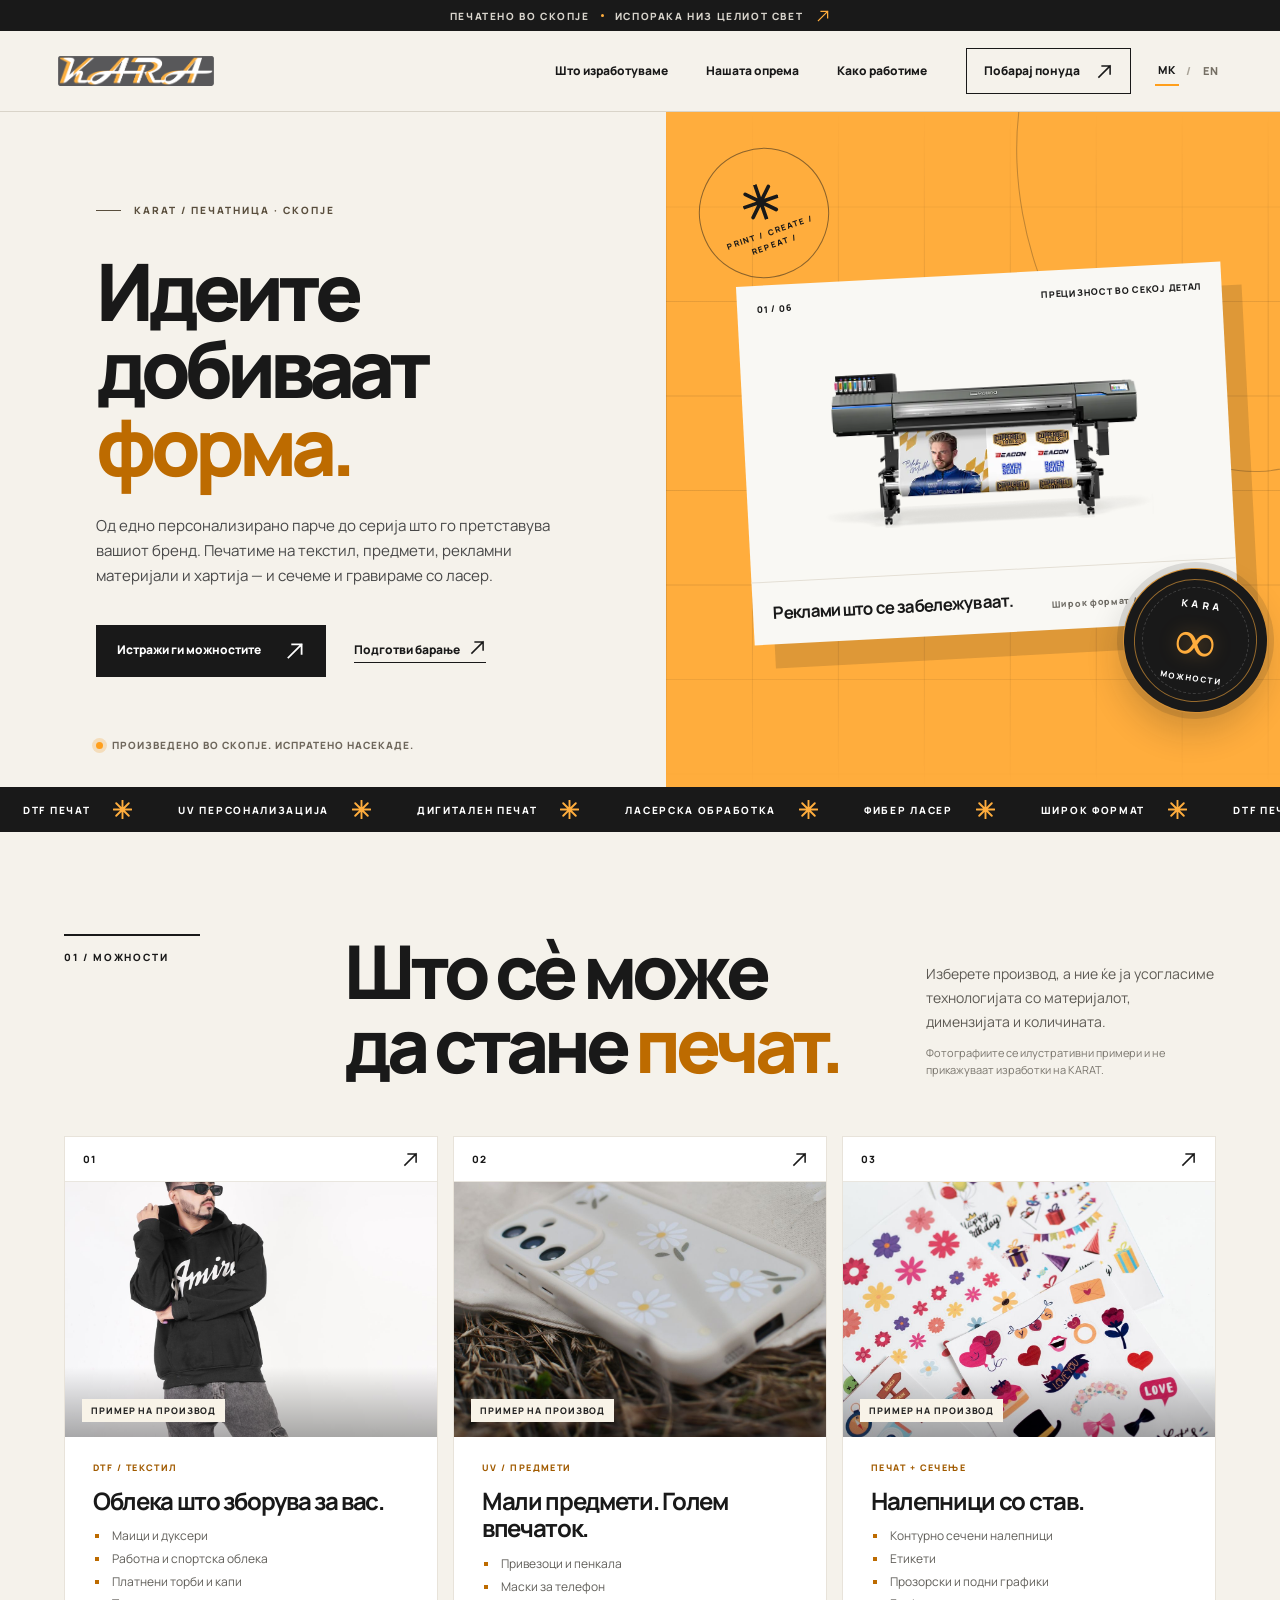
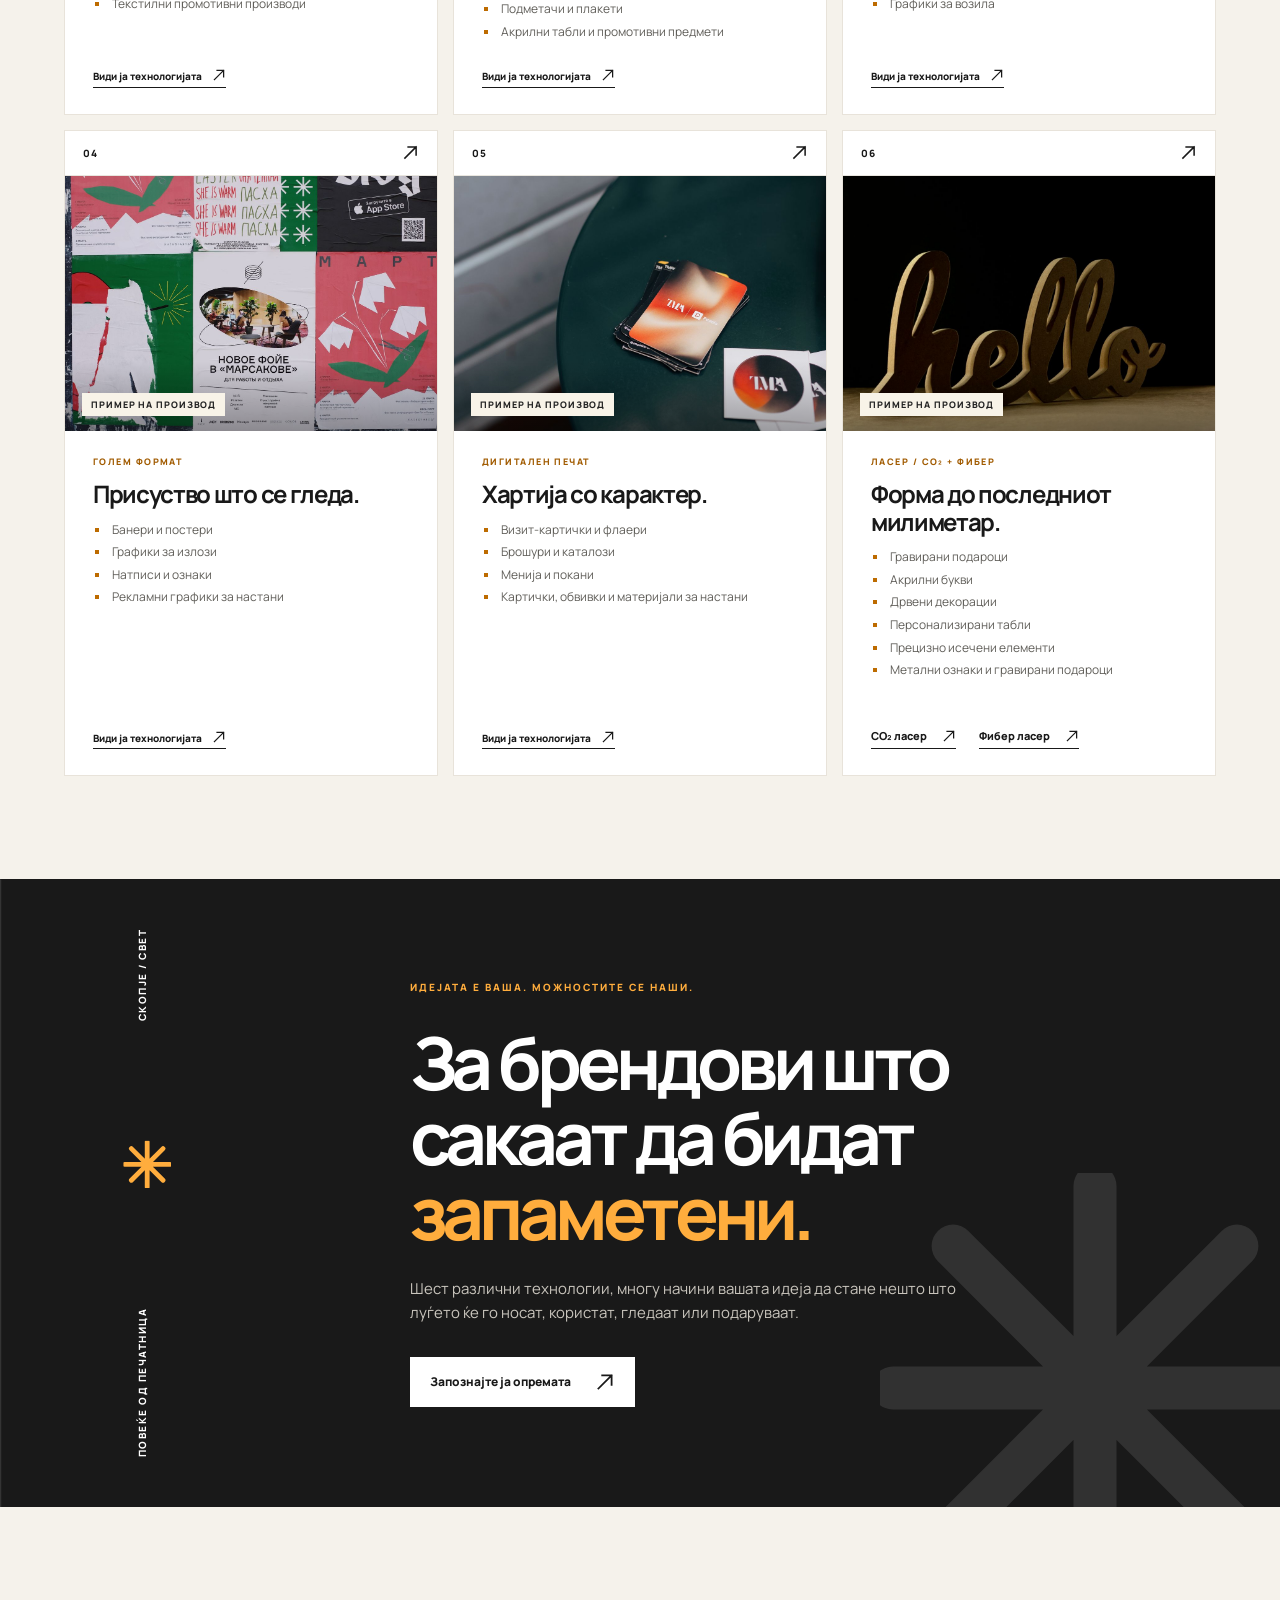
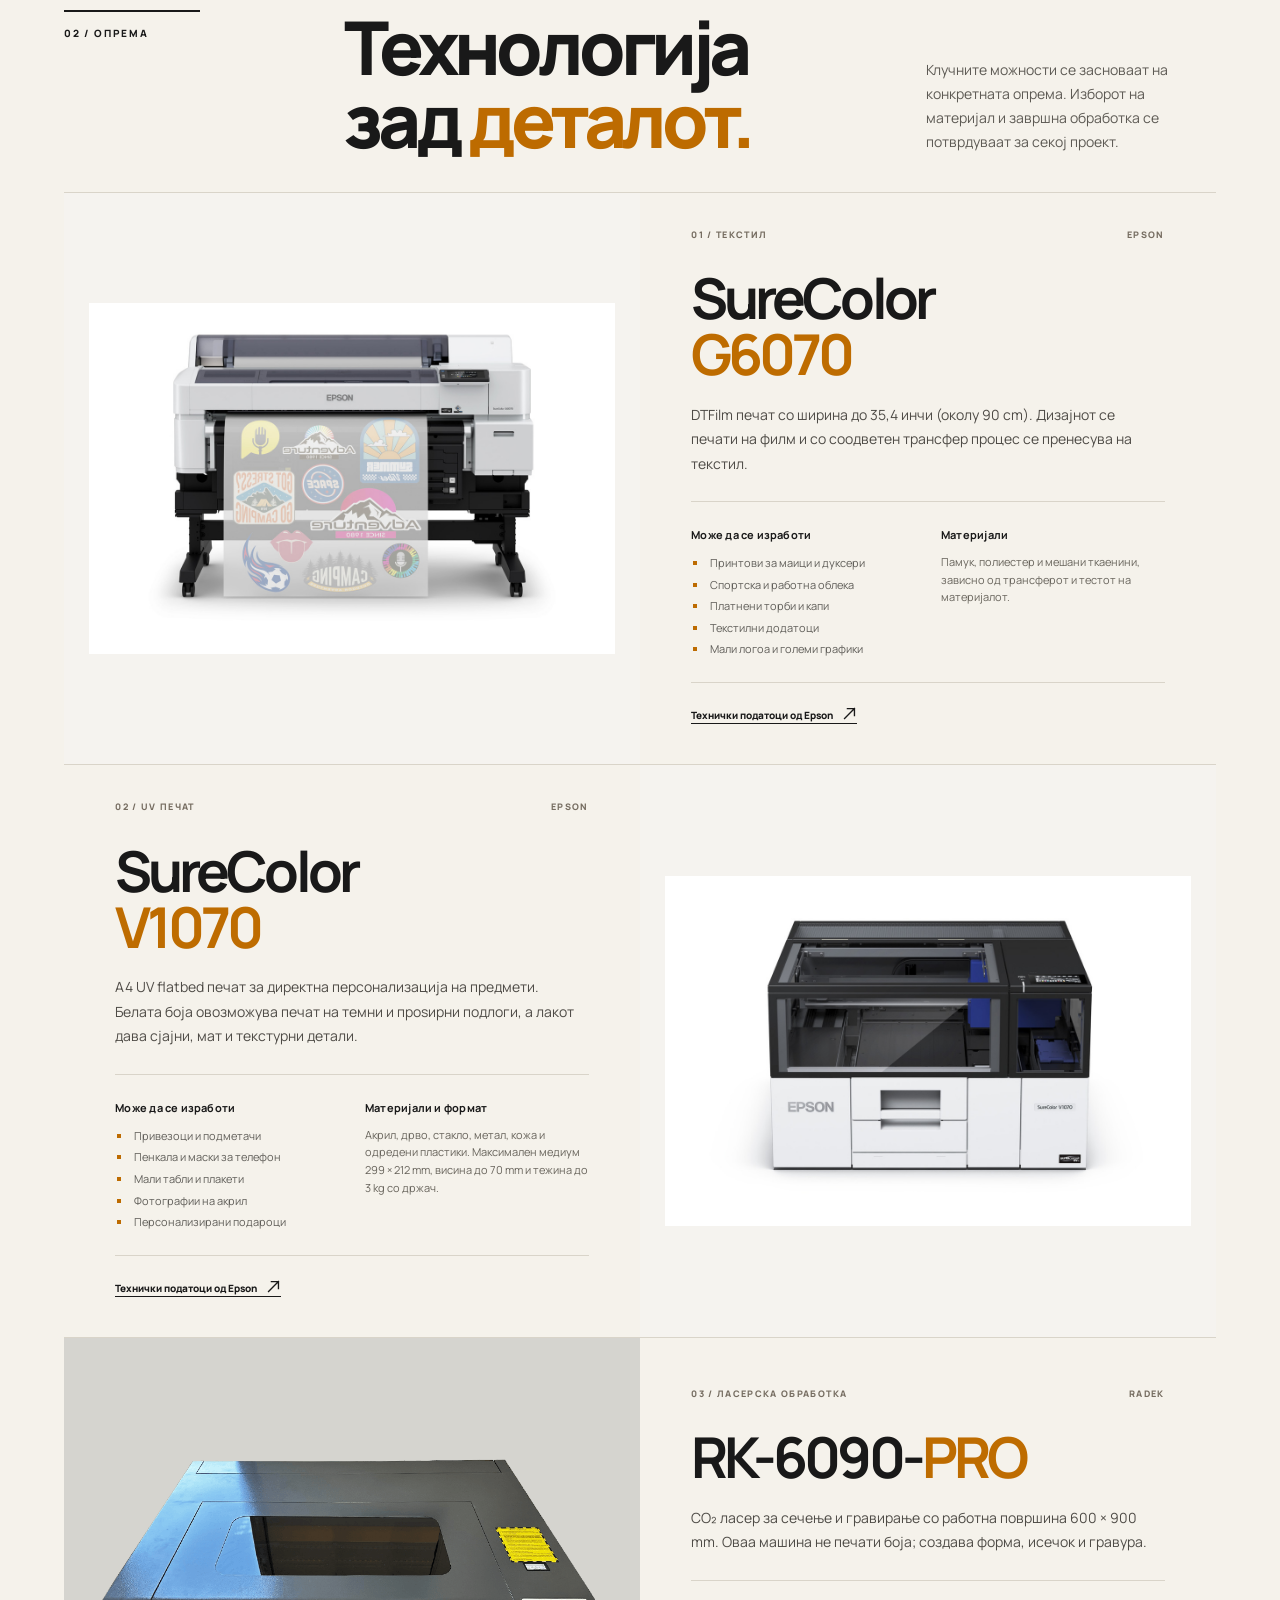
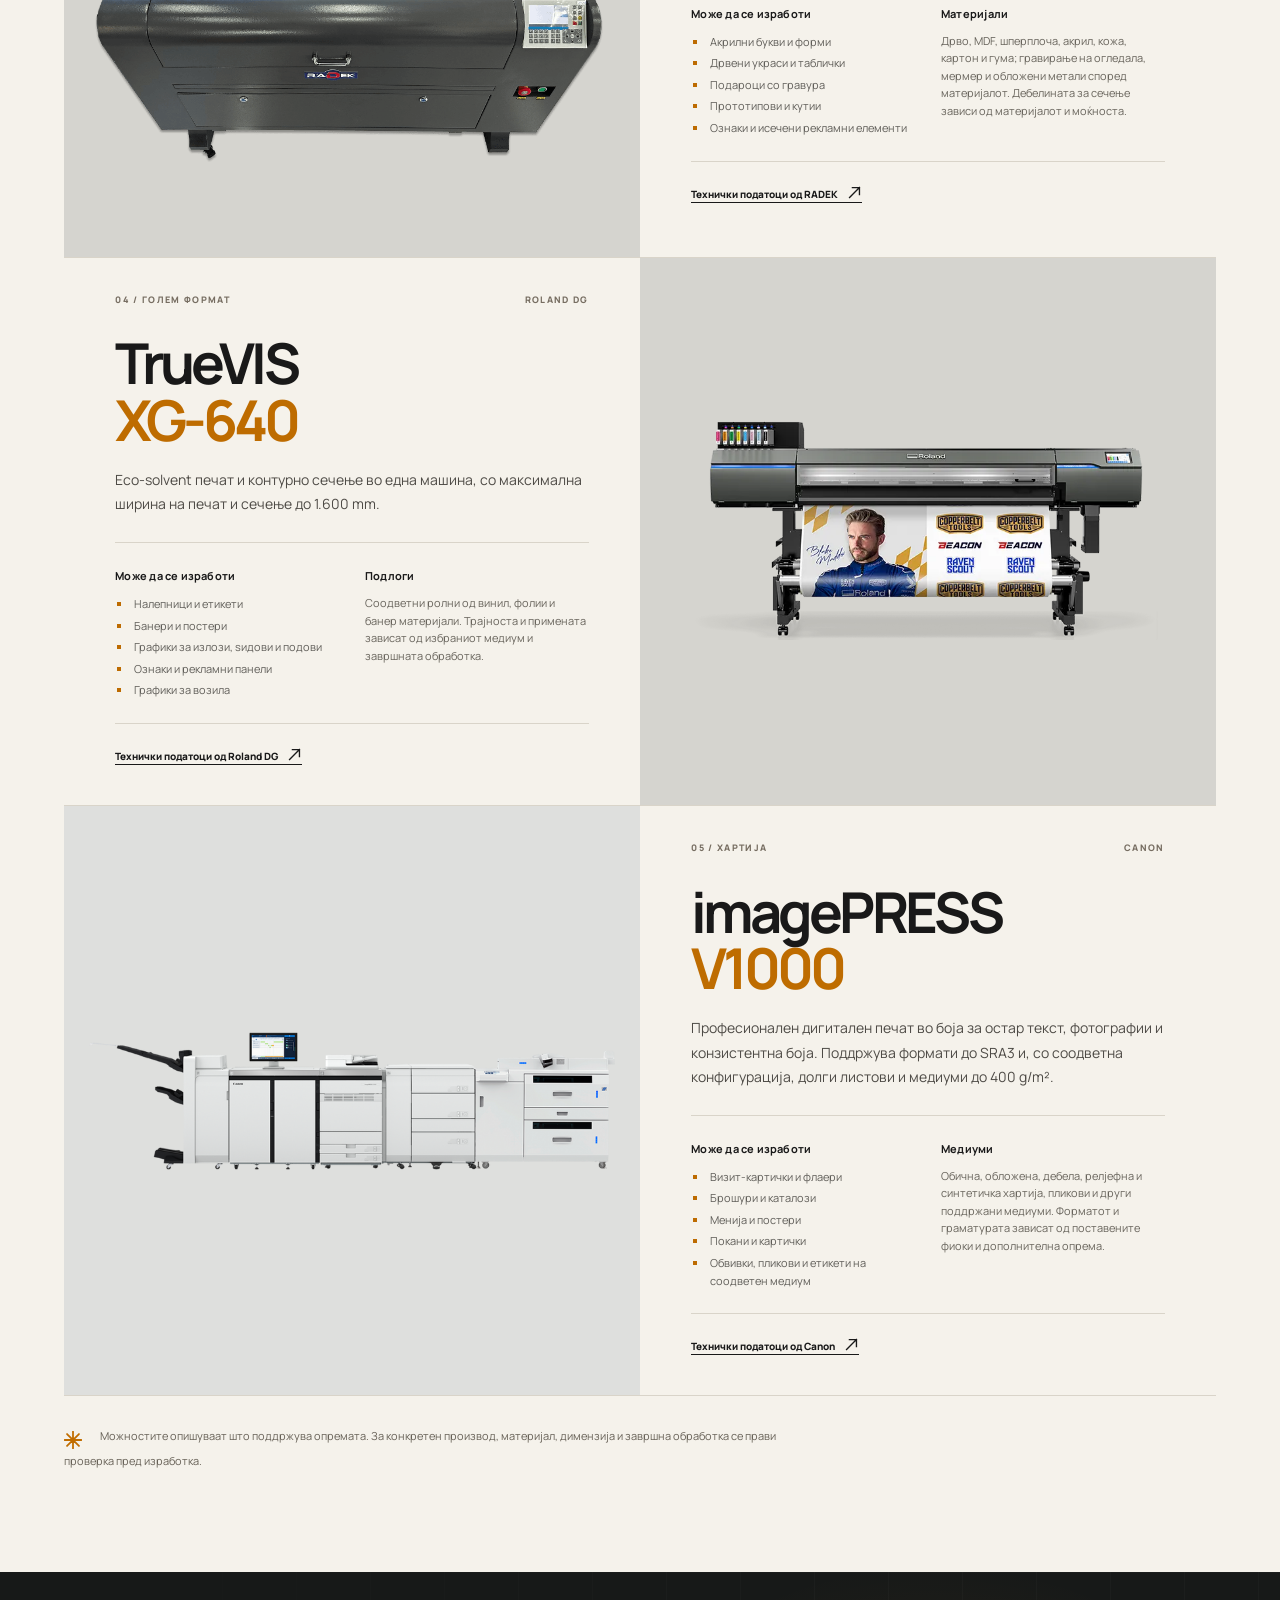
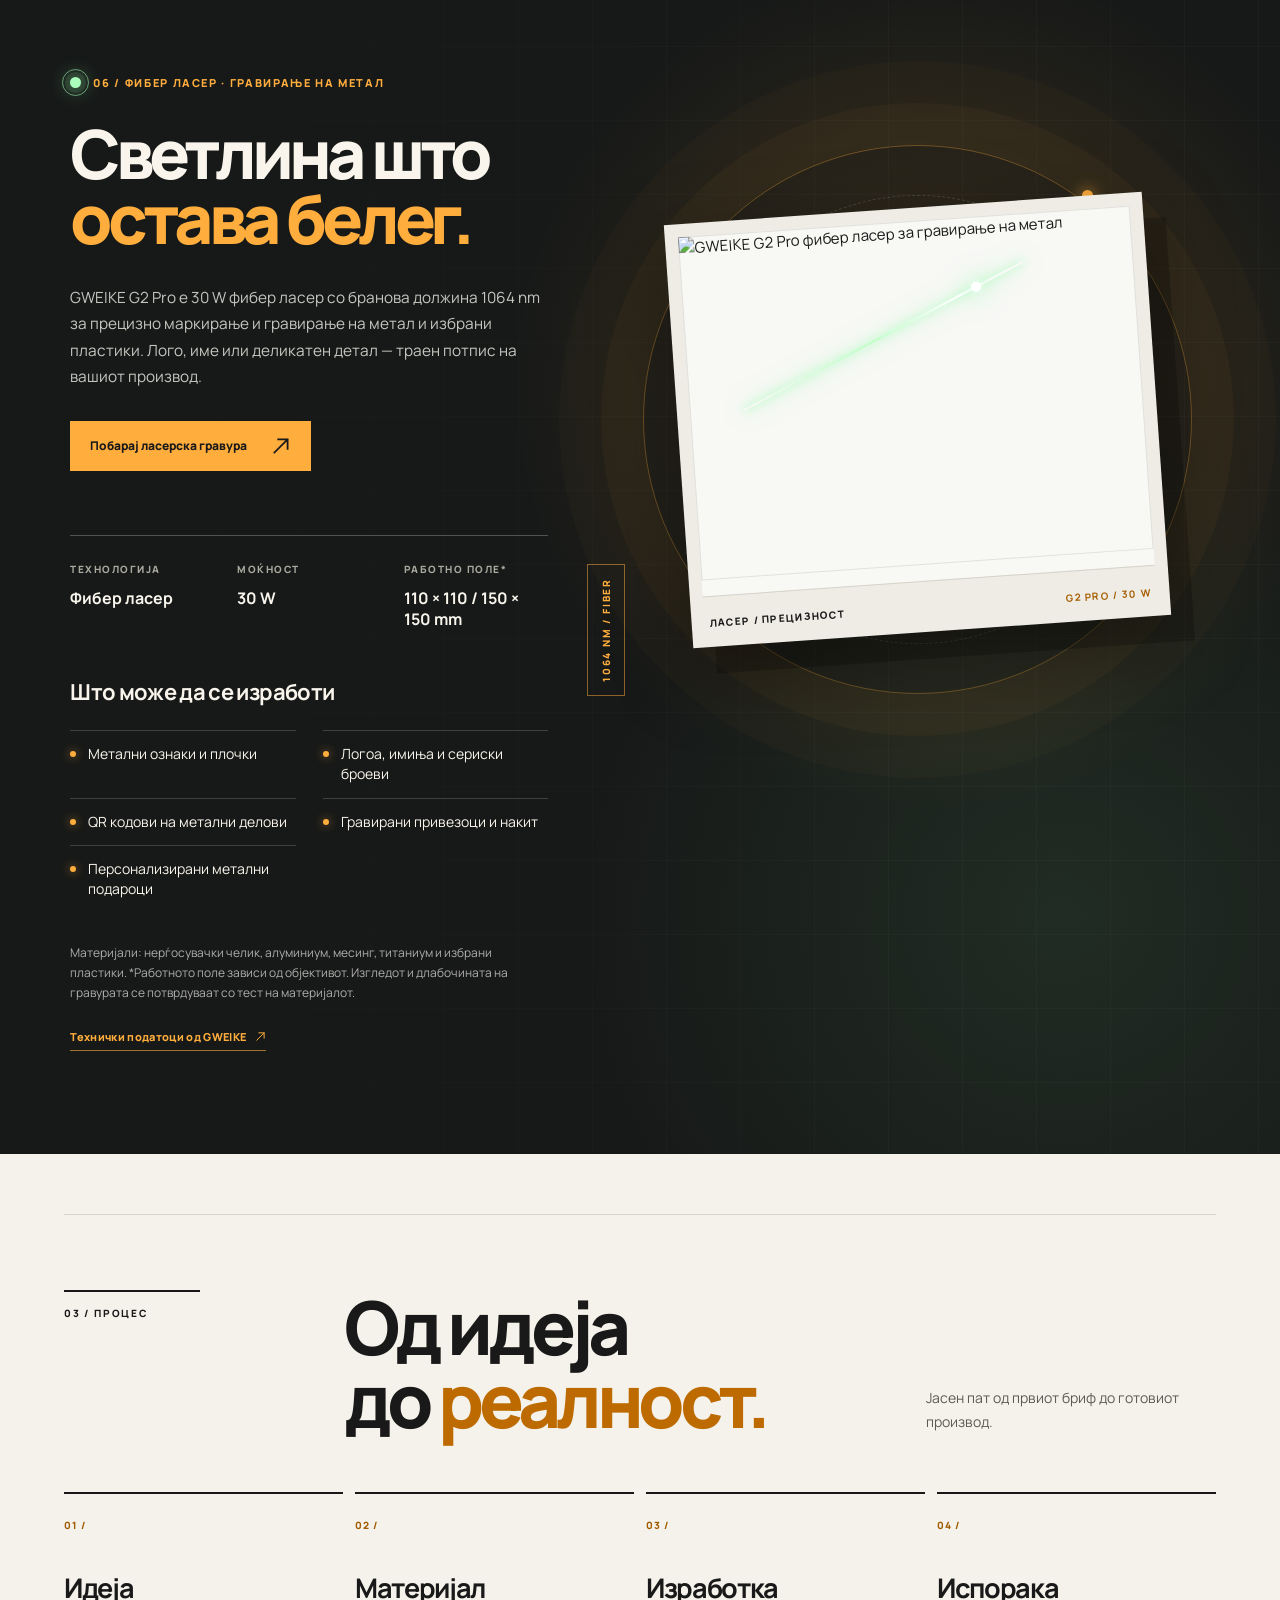
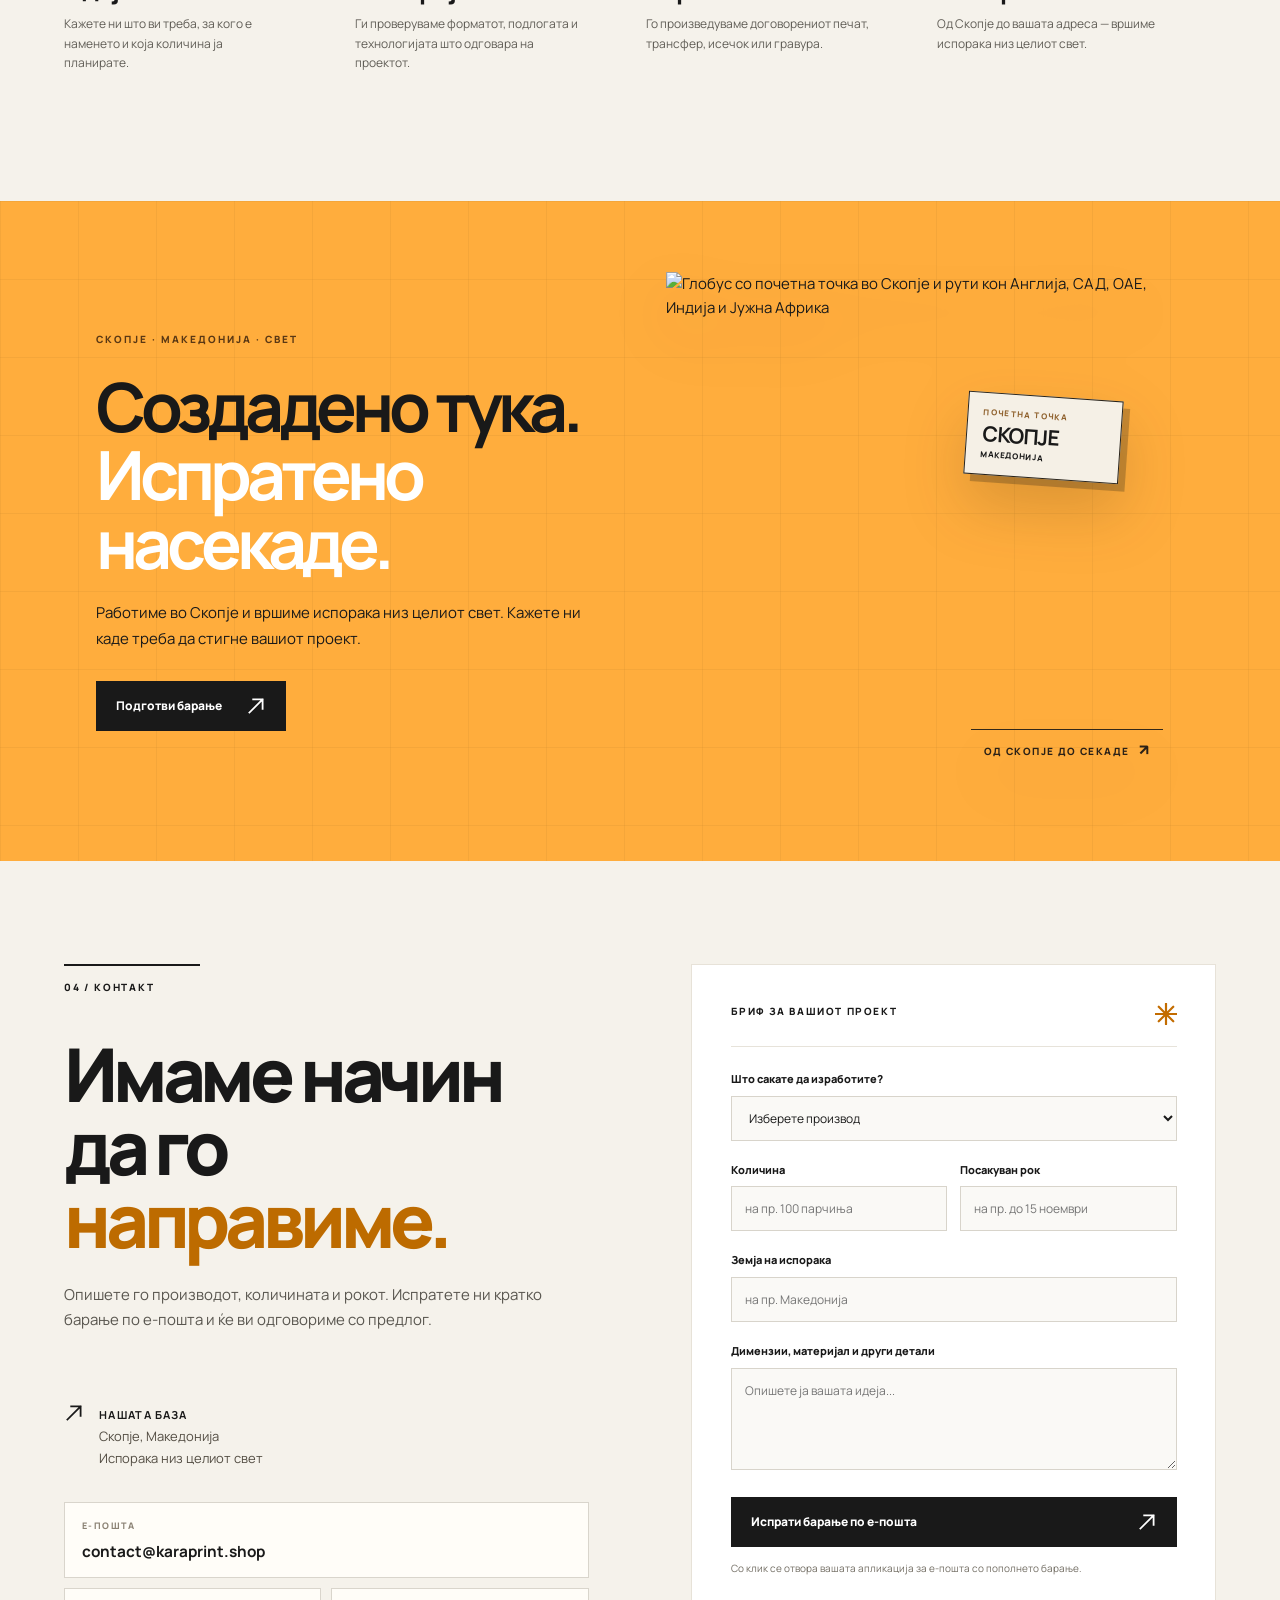
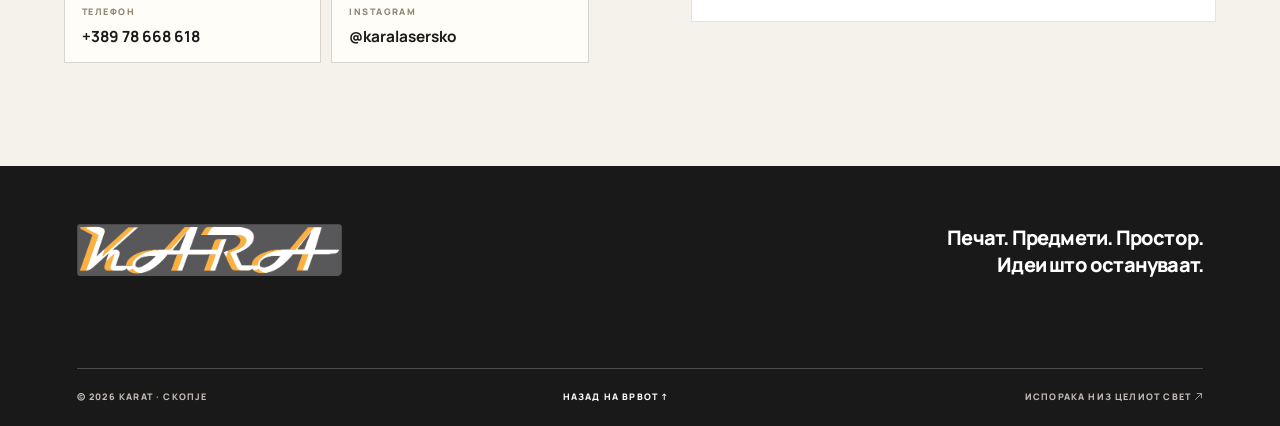
==== commit 4f36019f: "Add G2 Pro, globe delivery design and contacts" ====
--- a/index.html
+++ b/index.html
@@ -5,11 +5,11 @@
 <meta charset="utf-8"/>
 <meta content="width=device-width, initial-scale=1" name="viewport"/>
 <meta content="#191919" name="theme-color"/>
-<meta content="KARAT — печатница во Скопје за DTF печат на текстил, UV персонализација, рекламен печат, дигитален печат и ласерска обработка. Испорака низ целиот свет." name="description"/>
+<meta content="KARAT — печатница во Скопје за DTF печат на текстил, UV персонализација, рекламен печат, дигитален печат и ласерска обработка. Испорака низ целиот свет. Фибер ласерско гравирање на метал." name="description"/>
 <link href="https://karaprint.shop/" rel="canonical"/><link href="https://karaprint.shop/" hreflang="mk" rel="alternate"/><link href="https://karaprint.shop/en/" hreflang="en" rel="alternate"/><link href="https://karaprint.shop/" hreflang="x-default" rel="alternate"/>
 <meta content="https://karaprint.shop/" property="og:url"/>
 <meta content="KARAT — идеите добиваат форма" property="og:title"/>
-<meta content="Печат, персонализација и ласерска обработка од Скопје, со испорака низ целиот свет." property="og:description"/>
+<meta content="Печат, персонализација и ласерска обработка од Скопје, со испорака низ целиот свет. Фибер ласер." property="og:description"/>
 <title>KARAT — печатница во Скопје</title>
 <link href="assets/karat-logo.png" rel="icon" type="image/png"/>
 <link href="https://fonts.googleapis.com" rel="preconnect"/>
@@ -23,7 +23,6 @@
 <div class="topline"><span>Печатено во Скопје</span><span aria-hidden="true" class="topline-dot"></span><span>Испорака низ целиот свет</span><span aria-hidden="true" class="topline-arrow arrow-mark"></span></div>
 <header class="site-header" id="top">
 <a aria-label="KARAT — почетна" class="brand" href="#top"><img alt="KARAT" height="133" src="assets/karat-logo.png" width="670"/></a>
-
 <nav aria-label="Главна навигација" class="primary-nav" id="primary-nav">
 <a href="#moznosti">Што изработуваме</a>
 <a href="#oprema">Нашата опрема</a>
@@ -43,11 +42,11 @@
 <div aria-label="Колаж од печатени материјали и технологија" class="hero-art">
 <div aria-hidden="true" class="hero-art-grid"></div>
 <div aria-hidden="true" class="hero-orbit"><span>PRINT / CREATE / REPEAT /</span></div>
-<div class="hero-figure"><div class="hero-figure-top"><span>01 / 05</span><span>ПРЕЦИЗНОСТ ВО СЕКОЈ ДЕТАЛ</span></div><img alt="Roland TrueVIS XG-640, машина за широкоформатен печат и контурно сечење" height="533" src="assets/roland-xg-640.png" width="800"/><div class="hero-figure-bottom"><strong>Реклами што се забележуваат.</strong><span>Широк формат / печат + сечење</span></div></div>
-<div aria-hidden="true" class="hero-stamp"><span>KARAT</span><strong>∞</strong><small>МОЖНОСТИ</small></div>
+<div class="hero-figure"><div class="hero-figure-top"><span>01 / 06</span><span>ПРЕЦИЗНОСТ ВО СЕКОЈ ДЕТАЛ</span></div><img alt="Roland TrueVIS XG-640, машина за широкоформатен печат и контурно сечење" height="533" src="assets/roland-xg-640.png" width="800"/><div class="hero-figure-bottom"><strong>Реклами што се забележуваат.</strong><span>Широк формат / печат + сечење</span></div></div>
+<div aria-hidden="true" class="hero-stamp"><span>KARA</span><strong>∞</strong><small>МОЖНОСТИ</small></div>
 </div>
 </section>
-<div aria-hidden="true" class="ticker"><div class="ticker-track"><div class="ticker-group"><span class="ticker-item">DTF ПЕЧАТ<span aria-hidden="true" class="asterisk"></span></span><span class="ticker-item">UV ПЕРСОНАЛИЗАЦИЈА<span aria-hidden="true" class="asterisk"></span></span><span class="ticker-item">ДИГИТАЛЕН ПЕЧАТ<span aria-hidden="true" class="asterisk"></span></span><span class="ticker-item">ЛАСЕРСКА ОБРАБОТКА<span aria-hidden="true" class="asterisk"></span></span><span class="ticker-item">ШИРОК ФОРМАТ<span aria-hidden="true" class="asterisk"></span></span></div></div></div>
+<div aria-hidden="true" class="ticker"><div class="ticker-track"><div class="ticker-group"><span class="ticker-item">DTF ПЕЧАТ<span aria-hidden="true" class="asterisk"></span></span><span class="ticker-item">UV ПЕРСОНАЛИЗАЦИЈА<span aria-hidden="true" class="asterisk"></span></span><span class="ticker-item">ДИГИТАЛЕН ПЕЧАТ<span aria-hidden="true" class="asterisk"></span></span><span class="ticker-item">ЛАСЕРСКА ОБРАБОТКА<span aria-hidden="true" class="asterisk"></span></span><span class="ticker-item">ФИБЕР ЛАСЕР<span aria-hidden="true" class="asterisk"></span></span><span class="ticker-item">ШИРОК ФОРМАТ<span aria-hidden="true" class="asterisk"></span></span></div></div></div>
 <section aria-labelledby="poss-title" class="intro section-shell" id="moznosti">
 <div class="section-heading"><p class="section-kicker"><span>01 / МОЖНОСТИ</span></p><h2 id="poss-title">Што сè може<br/>да стане <i>печат.</i></h2><p>Изберете производ, а ние ќе ја усогласиме технологијата со материјалот, димензијата и количината.<span class="photo-note">Фотографиите се илустративни примери и не прикажуваат изработки на KARAT.</span></p></div>
 <div class="service-grid">
@@ -56,10 +55,10 @@
 <article class="service-card"><div class="service-top"><span>03</span><span aria-hidden="true" class="service-icon arrow-mark"></span></div><div class="service-visual product-photo"><img alt="Листови со печатени декоративни налепници" loading="lazy" src="assets/product-stickers.jpg" style="object-position:50% 53%"/><span class="product-photo-label">ПРИМЕР НА ПРОИЗВОД</span></div><div class="service-body"><p class="service-tag">ПЕЧАТ + СЕЧЕЊЕ</p><h3>Налепници со став.</h3><ul class="product-list"><li>Контурно сечени налепници</li><li>Етикети</li><li>Прозорски и подни графики</li><li>Графики за возила</li></ul><a href="#machine-xg640">Види ја технологијата <span aria-hidden="true" class="arrow-mark"></span></a></div></article>
 <article class="service-card"><div class="service-top"><span>04</span><span aria-hidden="true" class="service-icon arrow-mark"></span></div><div class="service-visual product-photo"><img alt="Печатени постери поставени на надворешен ѕид" loading="lazy" src="assets/product-large-format.jpg" style="object-position:50% 34%"/><span class="product-photo-label">ПРИМЕР НА ПРОИЗВОД</span></div><div class="service-body"><p class="service-tag">ГОЛЕМ ФОРМАТ</p><h3>Присуство што се гледа.</h3><ul class="product-list"><li>Банери и постери</li><li>Графики за излози</li><li>Натписи и ознаки</li><li>Рекламни графики за настани</li></ul><a href="#machine-xg640">Види ја технологијата <span aria-hidden="true" class="arrow-mark"></span></a></div></article>
 <article class="service-card"><div class="service-top"><span>05</span><span aria-hidden="true" class="service-icon arrow-mark"></span></div><div class="service-visual product-photo"><img alt="Печатени визит-картички поставени на маса" loading="lazy" src="assets/product-digital.jpg" style="object-position:50% 60%"/><span class="product-photo-label">ПРИМЕР НА ПРОИЗВОД</span></div><div class="service-body"><p class="service-tag">ДИГИТАЛЕН ПЕЧАТ</p><h3>Хартија со карактер.</h3><ul class="product-list"><li>Визит-картички и флаери</li><li>Брошури и каталози</li><li>Менија и покани</li><li>Картички, обвивки и материјали за настани</li></ul><a href="#machine-v1000">Види ја технологијата <span aria-hidden="true" class="arrow-mark"></span></a></div></article>
-<article class="service-card"><div class="service-top"><span>06</span><span aria-hidden="true" class="service-icon arrow-mark"></span></div><div class="service-visual product-photo"><img alt="Ласерски исечен дрвен декоративен натпис" loading="lazy" src="assets/product-laser.jpg" style="object-position:50% 50%"/><span class="product-photo-label">ПРИМЕР НА ПРОИЗВОД</span></div><div class="service-body"><p class="service-tag">ЛАСЕР / СЕЧЕЊЕ + ГРАВИРАЊЕ</p><h3>Форма до последниот милиметар.</h3><ul class="product-list"><li>Гравирани подароци</li><li>Акрилни букви</li><li>Дрвени декорации</li><li>Персонализирани табли</li><li>Прецизно исечени елементи</li></ul><a href="#machine-rk6090">Види ја технологијата <span aria-hidden="true" class="arrow-mark"></span></a></div></article>
+<article class="service-card"><div class="service-top"><span>06</span><span aria-hidden="true" class="service-icon arrow-mark"></span></div><div class="service-visual product-photo"><img alt="Ласерски исечен дрвен декоративен натпис" loading="lazy" src="assets/product-laser.jpg" style="object-position:50% 50%"/><span class="product-photo-label">ПРИМЕР НА ПРОИЗВОД</span></div><div class="service-body"><p class="service-tag">ЛАСЕР / CO₂ + ФИБЕР</p><h3>Форма до последниот милиметар.</h3><ul class="product-list"><li>Гравирани подароци</li><li>Акрилни букви</li><li>Дрвени декорации</li><li>Персонализирани табли</li><li>Прецизно исечени елементи</li><li>Метални ознаки и гравирани подароци</li></ul><div class="service-links"><a href="#machine-rk6090">CO₂ ласер <span aria-hidden="true" class="arrow-mark"></span></a><a href="#machine-g2pro">Фибер ласер <span aria-hidden="true" class="arrow-mark"></span></a></div></div></article>
 </div>
 </section>
-<section aria-labelledby="statement-title" class="statement"><div class="statement-side">ПОВЕЌЕ ОД ПЕЧАТНИЦА <span><span aria-hidden="true" class="asterisk"></span></span> СКОПЈЕ / СВЕТ</div><div class="statement-main"><p class="eyebrow">ИДЕЈАТА Е ВАША. МОЖНОСТИТЕ СЕ НАШИ.</p><h2 id="statement-title">За брендови што<br/>сакаат да бидат <em>запаметени.</em></h2><p>Пет различни технологии, многу начини вашата идеја да стане нешто што луѓето ќе го носат, користат, гледаат или подаруваат.</p><a class="button button-light" href="#oprema">Запознајте ја опремата <span aria-hidden="true" class="arrow-mark"></span></a></div><span aria-hidden="true" class="statement-star"><span aria-hidden="true" class="asterisk"></span></span></section>
+<section aria-labelledby="statement-title" class="statement"><div class="statement-side">ПОВЕЌЕ ОД ПЕЧАТНИЦА <span><span aria-hidden="true" class="asterisk"></span></span> СКОПЈЕ / СВЕТ</div><div class="statement-main"><p class="eyebrow">ИДЕЈАТА Е ВАША. МОЖНОСТИТЕ СЕ НАШИ.</p><h2 id="statement-title">За брендови што<br/>сакаат да бидат <em>запаметени.</em></h2><p>Шест различни технологии, многу начини вашата идеја да стане нешто што луѓето ќе го носат, користат, гледаат или подаруваат.</p><a class="button button-light" href="#oprema">Запознајте ја опремата <span aria-hidden="true" class="arrow-mark"></span></a></div><span aria-hidden="true" class="statement-star"><span aria-hidden="true" class="asterisk"></span></span></section>
 <section aria-labelledby="equipment-title" class="equipment section-shell" id="oprema">
 <div class="section-heading equipment-heading"><p class="section-kicker"><span>02 / ОПРЕМА</span></p><h2 id="equipment-title">Технологија<br/>зад <i>деталот.</i></h2><p>Клучните можности се засноваат на конкретната опрема. Изборот на материјал и завршна обработка се потврдуваат за секој проект.</p></div>
 <article class="machine" id="machine-g6070"><div class="machine-photo photo-white"><img alt="Epson SureColor G6070 DTF печатач" height="800" loading="lazy" src="assets/epson-g6070.png" width="1200"/></div><div class="machine-copy"><div class="machine-meta"><span>01 / ТЕКСТИЛ</span><span>EPSON</span></div><h3>SureColor<br/><em>G6070</em></h3><p class="machine-desc">DTFilm печат со ширина до 35,4 инчи (околу 90 cm). Дизајнот се печати на филм и со соодветен трансфер процес се пренесува на текстил.</p><div class="machine-info"><div><strong>Може да се изработи</strong><ul class="machine-product-list"><li>Принтови за маици и дуксери</li><li>Спортска и работна облека</li><li>Платнени торби и капи</li><li>Текстилни додатоци</li><li>Мали логоа и големи графики</li></ul></div><div><strong>Материјали</strong><p>Памук, полиестер и мешани ткаенини, зависно од трансферот и тестот на материјалот.</p></div></div><a class="source-link" href="https://epson.com/For-Work/Printers/Large-Format/SureColor-G6070-35%22-DTFilm-Printer/p/SCG6070SE" rel="noopener noreferrer" target="_blank">Технички податоци од Epson <span aria-hidden="true" class="arrow-mark"></span></a></div></article>
@@ -68,11 +67,33 @@
 <article class="machine reverse" id="machine-xg640"><div class="machine-photo photo-dark"><img alt="Roland TrueVIS XG-640 широкоформатен печатач и секач" height="533" loading="lazy" src="assets/roland-xg-640.png" width="800"/></div><div class="machine-copy"><div class="machine-meta"><span>04 / ГОЛЕМ ФОРМАТ</span><span>ROLAND DG</span></div><h3>TrueVIS<br/><em>XG-640</em></h3><p class="machine-desc">Eco-solvent печат и контурно сечење во една машина, со максимална ширина на печат и сечење до 1.600 mm.</p><div class="machine-info"><div><strong>Може да се изработи</strong><ul class="machine-product-list"><li>Налепници и етикети</li><li>Банери и постери</li><li>Графики за излози, ѕидови и подови</li><li>Ознаки и рекламни панели</li><li>Графики за возила</li></ul></div><div><strong>Подлоги</strong><p>Соодветни ролни од винил, фолии и банер материјали. Трајноста и примената зависат од избраниот медиум и завршната обработка.</p></div></div><a class="source-link" href="https://www.rolanddg.com/products/printers/truevis-xg-640" rel="noopener noreferrer" target="_blank">Технички податоци од Roland DG <span aria-hidden="true" class="arrow-mark"></span></a></div></article>
 <article class="machine" id="machine-v1000"><div class="machine-photo photo-light"><img alt="Canon imagePRESS V1000 дигитална печатарска машина" height="600" loading="lazy" src="assets/canon-v1000.png" width="800"/></div><div class="machine-copy"><div class="machine-meta"><span>05 / ХАРТИЈА</span><span>CANON</span></div><h3>imagePRESS<br/><em>V1000</em></h3><p class="machine-desc">Професионален дигитален печат во боја за остар текст, фотографии и конзистентна боја. Поддржува формати до SRA3 и, со соодветна конфигурација, долги листови и медиуми до 400 g/m².</p><div class="machine-info"><div><strong>Може да се изработи</strong><ul class="machine-product-list"><li>Визит-картички и флаери</li><li>Брошури и каталози</li><li>Менија и постери</li><li>Покани и картички</li><li>Обвивки, пликови и етикети на соодветен медиум</li></ul></div><div><strong>Медиуми</strong><p>Обична, обложена, дебела, релјефна и синтетичка хартија, пликови и други поддржани медиуми. Форматот и граматурата зависат од поставените фиоки и дополнителна опрема.</p></div></div><a class="source-link" href="https://asia.canon/en/business/imagepress-v1000/main/product" rel="noopener noreferrer" target="_blank">Технички податоци од Canon <span aria-hidden="true" class="arrow-mark"></span></a></div></article>
 <p class="equipment-note"><span><span aria-hidden="true" class="asterisk"></span></span> Можностите опишуваат што поддржува опремата. За конкретен производ, материјал, димензија и завршна обработка се прави проверка пред изработка.</p>
+</section><section aria-labelledby="fiber-title" class="fiber-feature" id="machine-g2pro">
+<div aria-hidden="true" class="fiber-grid"></div>
+<div class="fiber-wrap">
+<div class="fiber-heading">
+<p class="fiber-kicker"><span aria-hidden="true" class="fiber-signal"></span>06 / ФИБЕР ЛАСЕР · ГРАВИРАЊЕ НА МЕТАЛ</p>
+<h2 id="fiber-title">Светлина што<br/><em>остава белег.</em></h2>
+<p>GWEIKE G2 Pro е 30 W фибер ласер со бранова должина 1064 nm за прецизно маркирање и гравирање на метал и избрани пластики. Лого, име или деликатен детал — траен потпис на вашиот производ.</p>
+<a class="button fiber-cta" href="#kontakt">Побарај ласерска гравура <span aria-hidden="true" class="arrow-mark"></span></a>
+</div>
+<div aria-label="GWEIKE G2 Pro фибер ласер" class="fiber-stage">
+<div aria-hidden="true" class="fiber-orbit"></div>
+<div class="fiber-image-card"><img alt="GWEIKE G2 Pro фибер ласер за гравирање на метал" height="800" loading="lazy" src="assets/gweike-g2-pro.jpg" width="800"/><div class="fiber-image-caption"><span>ЛАСЕР / ПРЕЦИЗНОСТ</span><strong>G2 PRO / 30 W</strong></div></div>
+<span aria-hidden="true" class="fiber-beam"></span><span aria-hidden="true" class="fiber-coordinate">1064 NM / FIBER</span>
+</div>
+<div class="fiber-details">
+<div class="fiber-specs"><div><span>ТЕХНОЛОГИЈА</span><strong>Фибер ласер</strong></div><div><span>МОЌНОСТ</span><strong>30 W</strong></div><div><span>РАБОТНО ПОЛЕ*</span><strong>110 × 110 / 150 × 150 mm</strong></div></div>
+<h3>Што може да се изработи</h3>
+<ul class="fiber-products"><li>Метални ознаки и плочки</li><li>Логоа, имиња и сериски броеви</li><li>QR кодови на метални делови</li><li>Гравирани привезоци и накит</li><li>Персонализирани метални подароци</li></ul>
+<p class="fiber-materials">Материјали: нерѓосувачки челик, алуминиум, месинг, титаниум и избрани пластики. *Работното поле зависи од објективот. Изгледот и длабочината на гравурата се потврдуваат со тест на материјалот.</p>
+<a class="fiber-source" href="https://www.gweikecloud.com/products/g2-pro-fiber-laser-engraver" rel="noopener noreferrer" target="_blank">Технички податоци од GWEIKE <span aria-hidden="true" class="arrow-mark"></span></a>
+</div>
+</div>
 </section>
 <section aria-labelledby="process-title" class="process section-shell" id="proces"><div class="section-heading process-heading"><p class="section-kicker"><span>03 / ПРОЦЕС</span></p><h2 id="process-title">Од идеја<br/>до <i>реалност.</i></h2><p>Јасен пат од првиот бриф до готовиот производ.</p></div><div class="process-steps"><div class="process-step"><span>01 /</span><h3>Идеја</h3><p>Кажете ни што ви треба, за кого е наменето и која количина ја планирате.</p></div><div class="process-step"><span>02 /</span><h3>Материјал</h3><p>Ги проверуваме форматот, подлогата и технологијата што одговара на проектот.</p></div><div class="process-step"><span>03 /</span><h3>Изработка</h3><p>Го произведуваме договорениот печат, трансфер, исечок или гравура.</p></div><div class="process-step"><span>04 /</span><h3>Испорака</h3><p>Од Скопје до вашата адреса — вршиме испорака низ целиот свет.</p></div></div></section>
-<section aria-labelledby="world-title" class="worldwide"><div aria-hidden="true" class="world-orbit orbit-one"></div><div aria-hidden="true" class="world-orbit orbit-two"></div><div class="world-copy"><p class="eyebrow">СКОПЈЕ · МАКЕДОНИЈА · СВЕТ</p><h2 id="world-title">Создадено тука.<br/><em>Испратено насекаде.</em></h2><p>Работиме во Скопје и вршиме испорака низ целиот свет. Кажете ни каде треба да стигне вашиот проект.</p><a class="button button-orange" href="#kontakt">Подготви барање <span aria-hidden="true" class="arrow-mark"></span></a></div><div aria-hidden="true" class="world-symbol arrow-mark"></div></section>
-<section aria-labelledby="contact-title" class="contact section-shell" id="kontakt"><div class="contact-copy"><p class="section-kicker"><span>04 / КОНТАКТ</span></p><h2 id="contact-title">Имаме начин<br/>да го <i>направиме.</i></h2><p>Опишете го производот, количината и рокот. Испратете ни кратко барање по е-пошта и ќе ви одговориме со предлог.</p><div class="contact-location"><span aria-hidden="true" class="location-icon arrow-mark"></span><span><strong>Нашата база</strong><br/>Скопје, Северна Македонија<br/>Испорака низ целиот свет</span></div><p class="contact-email"><a href="mailto:contact@karaprint.shop">contact@karaprint.shop</a></p></div><form class="brief-form" id="brief-form"><div class="form-heading"><span>БРИФ ЗА ВАШИОТ ПРОЕКТ</span><span><span aria-hidden="true" class="asterisk"></span></span></div><label for="project-type">Што сакате да изработите?</label><select id="project-type" name="project-type" required=""><option value="">Изберете производ</option><option>Печат на текстил / DTF</option><option>UV персонализација на предмети</option><option>Налепници или етикети</option><option>Банер / постер / рекламна графика</option><option>Дигитален печат на хартија</option><option>Ласерско сечење или гравирање</option><option>Друго</option></select><div class="form-row"><div><label for="quantity">Количина</label><input id="quantity" name="quantity" placeholder="на пр. 100 парчиња" type="text"/></div><div><label for="deadline">Посакуван рок</label><input id="deadline" name="deadline" placeholder="на пр. до 15 ноември" type="text"/></div></div><label for="destination">Земја на испорака</label><input id="destination" name="destination" placeholder="на пр. Македонија" type="text"/><label for="details">Димензии, материјал и други детали</label><textarea id="details" name="details" placeholder="Опишете ја вашата идеја..." rows="4"></textarea><button class="button button-dark form-submit" type="submit">Испрати барање по е-пошта <span aria-hidden="true" class="arrow-mark"></span></button><p class="form-note">Со клик се отвора вашата апликација за е-пошта со пополнето барање.</p><p aria-live="polite" class="form-feedback" id="form-feedback" role="status"></p></form></section>
+<section aria-labelledby="world-title" class="worldwide" id="worldwide"><div class="world-copy"><p class="eyebrow">СКОПЈЕ · МАКЕДОНИЈА · СВЕТ</p><h2 id="world-title">Создадено тука.<br/><em>Испратено насекаде.</em></h2><p>Работиме во Скопје и вршиме испорака низ целиот свет. Кажете ни каде треба да стигне вашиот проект.</p><a class="button button-orange" href="#kontakt">Подготви барање <span aria-hidden="true" class="arrow-mark"></span></a></div><div class="world-visual"><img class="world-globe" src="assets/worldwide-globe.svg" alt="Глобус со почетна точка во Скопје и рути кон Англија, САД, ОАЕ, Индија и Јужна Африка" loading="lazy" width="760" height="760"/><div class="world-map-tag world-map-origin"><span>ПОЧЕТНА ТОЧКА</span><strong>СКОПЈЕ</strong><small>МАКЕДОНИЈА</small></div><p class="world-route-note">ОД СКОПЈЕ ДО СЕКАДЕ <span aria-hidden="true">↗</span></p></div></section>
+<section aria-labelledby="contact-title" class="contact section-shell" id="kontakt"><div class="contact-copy"><p class="section-kicker"><span>04 / КОНТАКТ</span></p><h2 id="contact-title">Имаме начин<br/>да го <i>направиме.</i></h2><p>Опишете го производот, количината и рокот. Испратете ни кратко барање по е-пошта и ќе ви одговориме со предлог.</p><div class="contact-location"><span aria-hidden="true" class="location-icon arrow-mark"></span><span><strong>Нашата база</strong><br/>Скопје, Македонија<br/>Испорака низ целиот свет</span></div><div class="contact-channels"><a href="mailto:contact@karaprint.shop"><span>Е-ПОШТА</span><strong>contact@karaprint.shop</strong></a><a href="tel:+38978668618"><span>ТЕЛЕФОН</span><strong>+389 78 668 618</strong></a><a href="https://www.instagram.com/karalasersko/" target="_blank" rel="noopener noreferrer"><span>INSTAGRAM</span><strong>@karalasersko</strong></a></div></div><form class="brief-form" id="brief-form"><div class="form-heading"><span>БРИФ ЗА ВАШИОТ ПРОЕКТ</span><span><span aria-hidden="true" class="asterisk"></span></span></div><label for="project-type">Што сакате да изработите?</label><select id="project-type" name="project-type" required=""><option value="">Изберете производ</option><option>Печат на текстил / DTF</option><option>UV персонализација на предмети</option><option>Налепници или етикети</option><option>Банер / постер / рекламна графика</option><option>Дигитален печат на хартија</option><option>Ласерско сечење или гравирање</option><option>Фибер ласерско гравирање на метал</option><option>Друго</option></select><div class="form-row"><div><label for="quantity">Количина</label><input id="quantity" name="quantity" placeholder="на пр. 100 парчиња" type="text"/></div><div><label for="deadline">Посакуван рок</label><input id="deadline" name="deadline" placeholder="на пр. до 15 ноември" type="text"/></div></div><label for="destination">Земја на испорака</label><input id="destination" name="destination" placeholder="на пр. Македонија" type="text"/><label for="details">Димензии, материјал и други детали</label><textarea id="details" name="details" placeholder="Опишете ја вашата идеја..." rows="4"></textarea><button class="button button-dark form-submit" type="submit">Испрати барање по е-пошта <span aria-hidden="true" class="arrow-mark"></span></button><p class="form-note">Со клик се отвора вашата апликација за е-пошта со пополнето барање.</p><p aria-live="polite" class="form-feedback" id="form-feedback" role="status"></p></form></section>
 </main>
-<footer class="site-footer"><div class="footer-top"><a aria-label="KARAT — на врв" class="footer-logo" href="#top"><img alt="KARAT" height="133" src="assets/karat-logo.png" width="670"/></a><p>Печат. Предмети. Простор.<br/>Идеи што остануваат.</p></div><div class="footer-bottom"><span>© <span id="year">2026</span> KARAT · Скопје</span><a href="#top">Назад на врвот ↑</a><span>Испорака низ целиот свет <span class="arrow-mark" aria-hidden="true"></span></span></div></footer>
+<footer class="site-footer"><div class="footer-top"><a aria-label="KARAT — на врв" class="footer-logo" href="#top"><img alt="KARAT" height="133" src="assets/karat-logo.png" width="670"/></a><p>Печат. Предмети. Простор.<br/>Идеи што остануваат.</p></div><div class="footer-bottom"><span>© <span id="year">2026</span> KARAT · Скопје</span><a href="#top">Назад на врвот ↑</a><span>Испорака низ целиот свет <span aria-hidden="true" class="arrow-mark"></span></span></div></footer>
 </body>
 </html>
--- a/styles.css
+++ b/styles.css
@@ -69,3 +69,86 @@
 
 .contact-email{margin-top:18px!important;font-size:17px!important;font-weight:800;color:var(--ink)!important;overflow-wrap:anywhere}
 .contact-email a{border-bottom:2px solid var(--orange-hot);padding-bottom:3px}
+
+/* A small maker's seal on the hero artwork. */
+.hero-stamp{gap:3px;border:1px solid rgba(255,173,61,.82);box-shadow:0 0 0 6px rgba(25,25,25,.12),0 18px 35px rgba(25,25,25,.2);transform:rotate(8deg)}
+.hero-stamp::before{content:"";position:absolute;inset:10px;border:1px solid rgba(255,173,61,.55);border-radius:50%;pointer-events:none}
+.hero-stamp::after{content:"";position:absolute;inset:18px;border:1px dashed rgba(255,255,255,.16);border-radius:50%;pointer-events:none}
+.hero-stamp span,.hero-stamp small{position:relative;z-index:1;line-height:1.3;text-align:center}
+.hero-stamp span{font-size:10px;letter-spacing:.32em;padding-left:.32em}
+.hero-stamp small{font-size:8px;letter-spacing:.21em;padding-left:.21em}
+.hero-stamp strong{position:relative;z-index:1;font-family:Georgia,serif;font-size:58px;line-height:.96;text-shadow:0 0 18px rgba(255,173,61,.34)}
+
+/* Fiber laser: a distinct dark chapter with the site's warm orange accents. */
+.fiber-feature{position:relative;isolation:isolate;overflow:hidden;padding:clamp(78px,8vw,132px) clamp(20px,5.5vw,92px);background:#171918;color:#f9f5ec;scroll-margin-top:70px}
+.fiber-feature::before{content:"";position:absolute;inset:0;z-index:-1;background:radial-gradient(circle at 73% 35%,rgba(255,173,61,.16),transparent 35%),radial-gradient(circle at 83% 80%,rgba(127,236,157,.09),transparent 34%);pointer-events:none}
+.fiber-grid{position:absolute;inset:0;opacity:.25;background-image:linear-gradient(rgba(255,255,255,.09) 1px,transparent 1px),linear-gradient(90deg,rgba(255,255,255,.09) 1px,transparent 1px);background-size:74px 74px;mask-image:linear-gradient(90deg,transparent,#000 65%,#000)}
+.fiber-wrap{position:relative;z-index:1;max-width:var(--max);margin:auto;display:grid;grid-template-columns:minmax(0,.9fr) minmax(0,1.1fr);grid-template-areas:"heading stage" "details stage";column-gap:clamp(42px,6vw,112px);row-gap:64px;align-items:start}
+.fiber-heading{grid-area:heading;max-width:680px}
+.fiber-kicker{display:flex;align-items:center;gap:12px;margin:0 0 30px;color:var(--orange);font-size:11px;font-weight:800;letter-spacing:.15em;line-height:1.5}
+.fiber-signal{position:relative;flex:none;width:11px;height:11px;border-radius:50%;background:#aaffbd;box-shadow:0 0 0 5px rgba(170,255,189,.1),0 0 19px #7cf69a}
+.fiber-signal::after{content:"";position:absolute;inset:-8px;border:1px solid rgba(170,255,189,.55);border-radius:50%;animation:fiber-pulse 3s ease-out infinite}
+.fiber-heading h2{margin:0;font-size:clamp(52px,5.3vw,96px);font-weight:800;letter-spacing:-.075em;line-height:.96}
+.fiber-heading h2 em{font-style:normal;color:var(--orange)}
+.fiber-heading>p:not(.fiber-kicker){max-width:560px;margin:34px 0 31px;color:#c5c6c0;font-size:clamp(15px,1.2vw,18px);line-height:1.7}
+.fiber-cta{background:var(--orange);color:var(--ink);border-color:var(--orange);font-size:12px;font-weight:800}
+.fiber-cta:hover{background:#ffc36f;border-color:#ffc36f}
+.fiber-stage{grid-area:stage;position:relative;min-height:690px;display:grid;place-items:center}
+.fiber-orbit{position:absolute;width:min(94%,650px);aspect-ratio:1;border:1px solid rgba(255,173,61,.34);border-radius:50%;box-shadow:0 0 0 42px rgba(255,173,61,.035),0 0 0 84px rgba(255,173,61,.025)}
+.fiber-orbit::before,.fiber-orbit::after{content:"";position:absolute;border-radius:50%}
+.fiber-orbit::before{inset:9%;border:1px dashed rgba(255,255,255,.15)}
+.fiber-orbit::after{width:11px;height:11px;top:8%;right:18%;background:var(--orange);box-shadow:0 0 15px var(--orange)}
+.fiber-image-card{position:relative;width:min(82%,520px);padding:13px;background:#eeece4;color:var(--ink);box-shadow:22px 27px 0 rgba(0,0,0,.22),0 25px 80px rgba(0,0,0,.4);transform:rotate(-4deg)}
+.fiber-image-card::before{content:"";position:absolute;inset:13px 13px 67px;border:1px solid rgba(23,25,24,.1);pointer-events:none;z-index:1}
+.fiber-image-card img{display:block;width:100%;aspect-ratio:1;object-fit:contain;background:#f8f8f5}
+.fiber-image-caption{display:flex;justify-content:space-between;align-items:center;gap:12px;padding:18px 5px 3px;border-top:1px solid #d6d3ca;font-size:10px;letter-spacing:.13em;font-weight:800}
+.fiber-image-caption strong{color:#a65d00;white-space:nowrap}
+.fiber-coordinate{position:absolute;left:0;bottom:10%;padding:10px 13px;border:1px solid rgba(255,173,61,.5);color:var(--orange);font-size:10px;font-weight:800;letter-spacing:.18em;transform:rotate(-90deg);transform-origin:left bottom}
+.fiber-beam{position:absolute;z-index:2;top:27%;left:14%;width:54%;height:2px;transform:rotate(-28deg);transform-origin:right center;background:linear-gradient(90deg,transparent,#bdffc5 46%,#fff 77%,transparent);box-shadow:0 0 8px #91ffab,0 0 22px #79f69a;animation:fiber-flash 5s ease-in-out infinite;pointer-events:none}
+.fiber-beam::after{content:"";position:absolute;right:15%;top:-4px;width:10px;height:10px;border-radius:50%;background:#fff;box-shadow:0 0 8px #fff,0 0 20px #93ffb2,0 0 42px #93ffb2}
+.fiber-details{grid-area:details;border-top:1px solid rgba(255,255,255,.25);padding-top:25px}
+.fiber-specs{display:grid;grid-template-columns:repeat(3,minmax(0,1fr));gap:14px 22px;margin-bottom:44px}
+.fiber-specs div{display:flex;flex-direction:column;gap:11px;min-width:0}
+.fiber-specs span{color:#aaa99f;font-size:10px;font-weight:800;letter-spacing:.15em}
+.fiber-specs strong{font-size:clamp(13px,1.25vw,17px);line-height:1.35}
+.fiber-details h3{margin:0 0 20px;font-size:22px;letter-spacing:-.03em}
+.fiber-products{display:grid;grid-template-columns:repeat(2,minmax(0,1fr));gap:0 27px;list-style:none;margin:0;padding:0}
+.fiber-products li{position:relative;padding:13px 0 13px 18px;border-top:1px solid rgba(255,255,255,.17);font-size:14px;line-height:1.45}
+.fiber-products li::before{content:"";position:absolute;left:0;top:20px;width:6px;height:6px;border-radius:50%;background:var(--orange);box-shadow:0 0 10px rgba(255,173,61,.65)}
+.fiber-materials{max-width:650px;margin:30px 0 20px;color:#aeadab;font-size:12px;line-height:1.7}
+.fiber-source{display:inline-flex;align-items:center;gap:9px;border-bottom:1px solid rgba(255,173,61,.6);padding-bottom:5px;color:var(--orange);font-size:11px;font-weight:800;letter-spacing:.03em}
+.fiber-source:hover{color:#fff}
+.service-links{display:flex;flex-wrap:wrap;gap:10px 23px;margin-top:20px}
+.service-links a{display:inline-flex;align-items:center;gap:7px;border-bottom:1px solid currentColor;padding-bottom:4px;font-size:11px;font-weight:800}
+.service-links a:hover{color:#a45b00}
+@keyframes fiber-pulse{0%{opacity:.8;transform:scale(.55)}70%,100%{opacity:0;transform:scale(1.5)}}
+@keyframes fiber-flash{0%,14%,82%,100%{opacity:.08}26%,38%,58%{opacity:.9}32%,48%{opacity:.55}}
+@media(max-width:980px){.fiber-wrap{grid-template-columns:minmax(0,1fr);grid-template-areas:"heading" "stage" "details";row-gap:42px}.fiber-heading{max-width:720px}.fiber-stage{min-height:590px}.fiber-grid{mask-image:none}}
+@media(max-width:560px){.hero-stamp{width:94px;height:94px;right:2%;bottom:6%;gap:1px}.hero-stamp::before{inset:6px}.hero-stamp::after{inset:12px}.hero-stamp span{font-size:6px}.hero-stamp small{font-size:5px}.hero-stamp strong{font-size:38px}.fiber-feature{padding:78px 20px 84px}.fiber-kicker{font-size:9px;letter-spacing:.1em}.fiber-heading h2{font-size:clamp(48px,13vw,68px)}.fiber-heading>p:not(.fiber-kicker){font-size:14px;margin:25px 0}.fiber-stage{min-height:390px}.fiber-orbit{width:95%}.fiber-image-card{width:85%;padding:8px;box-shadow:13px 16px 0 rgba(0,0,0,.22),0 20px 45px rgba(0,0,0,.35)}.fiber-image-card::before{inset:8px 8px 47px}.fiber-image-caption{padding:12px 2px 2px;font-size:7px}.fiber-coordinate{left:5px;bottom:4%;font-size:7px}.fiber-beam{top:28%;left:13%;width:57%}.fiber-specs{grid-template-columns:repeat(2,minmax(0,1fr));margin-bottom:30px}.fiber-specs div:last-child{grid-column:1/-1}.fiber-products{grid-template-columns:1fr}.fiber-products li{font-size:13px}.fiber-materials{font-size:11px}}
+@media(prefers-reduced-motion:reduce){.fiber-signal::after,.fiber-beam{animation:none}.fiber-beam{opacity:.35}}
+
+/* Worldwide delivery, drawn as actual routes from Skopje. */
+.worldwide{display:grid;grid-template-columns:minmax(0,1fr) minmax(0,1fr);gap:clamp(18px,4vw,80px);min-height:660px;padding-block:70px}
+.worldwide::before{background-size:78px 78px;opacity:.6}
+.world-copy{max-width:770px}
+.world-copy h2{font-size:clamp(49px,5.3vw,88px);line-height:1.01;max-width:790px}
+.world-copy>p:not(.eyebrow){max-width:530px}
+.world-visual{position:relative;z-index:1;width:min(100%,650px);aspect-ratio:1;justify-self:center;filter:drop-shadow(0 28px 30px rgba(62,37,10,.18))}
+.world-globe{display:block;width:100%;height:100%;object-fit:contain}
+.world-map-tag{position:absolute;z-index:2;display:flex;flex-direction:column;gap:4px;min-width:155px;padding:13px 15px;border:1px solid #29231a;background:#f5f0e6;color:var(--ink);box-shadow:7px 7px 0 rgba(37,31,21,.26);transform:rotate(-3deg)}
+.world-map-tag span{font-size:8px;font-weight:800;letter-spacing:.17em;color:#8f612d}
+.world-map-tag strong{font-size:21px;line-height:1;letter-spacing:-.05em}
+.world-map-tag small{font-size:8px;font-weight:800;letter-spacing:.09em}
+.world-map-origin{left:58%;top:24%;transform:rotate(4deg)}
+.world-route-note{position:absolute;right:4%;bottom:4%;margin:0;padding:8px 13px;border-top:1px solid #342818;color:#2b2117;font-size:10px;font-weight:900;letter-spacing:.14em}
+.world-route-note span{font-size:15px;margin-left:6px}
+.contact-channels{display:grid;grid-template-columns:repeat(2,minmax(0,1fr));gap:10px;margin-top:33px;max-width:580px}
+.contact-channels a{display:flex;flex-direction:column;gap:8px;min-width:0;padding:16px 17px;background:#fffdf8;border:1px solid #d9d5cc;transition:background .2s,border-color .2s,transform .2s}
+.contact-channels a:first-child{grid-column:1/-1}
+.contact-channels a:hover{background:#fff3dc;border-color:var(--orange-hot);transform:translateY(-2px)}
+.contact-channels span{font-size:9px;letter-spacing:.16em;font-weight:800;color:#8c8375}
+.contact-channels strong{font-size:clamp(15px,1.2vw,19px);overflow-wrap:anywhere;line-height:1.25}
+@media(max-width:1000px){.worldwide{grid-template-columns:1fr;padding:76px 6vw 40px;gap:10px}.world-copy{max-width:780px}.world-copy h2{font-size:clamp(55px,8.4vw,86px)}.world-visual{width:min(100%,660px)}}
+@media(max-width:560px){.worldwide{padding:76px 18px 38px;gap:22px}.world-copy h2{font-size:clamp(46px,11vw,65px)}.world-copy>p:not(.eyebrow){font-size:14px}.world-visual{width:100%;margin:auto}.world-map-tag{min-width:0;padding:8px 9px;gap:2px;box-shadow:4px 4px 0 rgba(37,31,21,.26)}.world-map-tag span{font-size:6px}.world-map-tag strong{font-size:13px}.world-map-tag small{font-size:5px}.world-map-origin{left:59%;top:24%}.world-route-note{font-size:7px;right:4%;bottom:2%;padding:5px 7px}.contact-channels{grid-template-columns:1fr}.contact-channels a:first-child{grid-column:auto}.contact-channels strong{font-size:16px}}
+.fiber-image-card img{height:360px;aspect-ratio:auto;object-fit:cover;object-position:center}
+@media(max-width:560px){.fiber-image-card img{height:250px}}
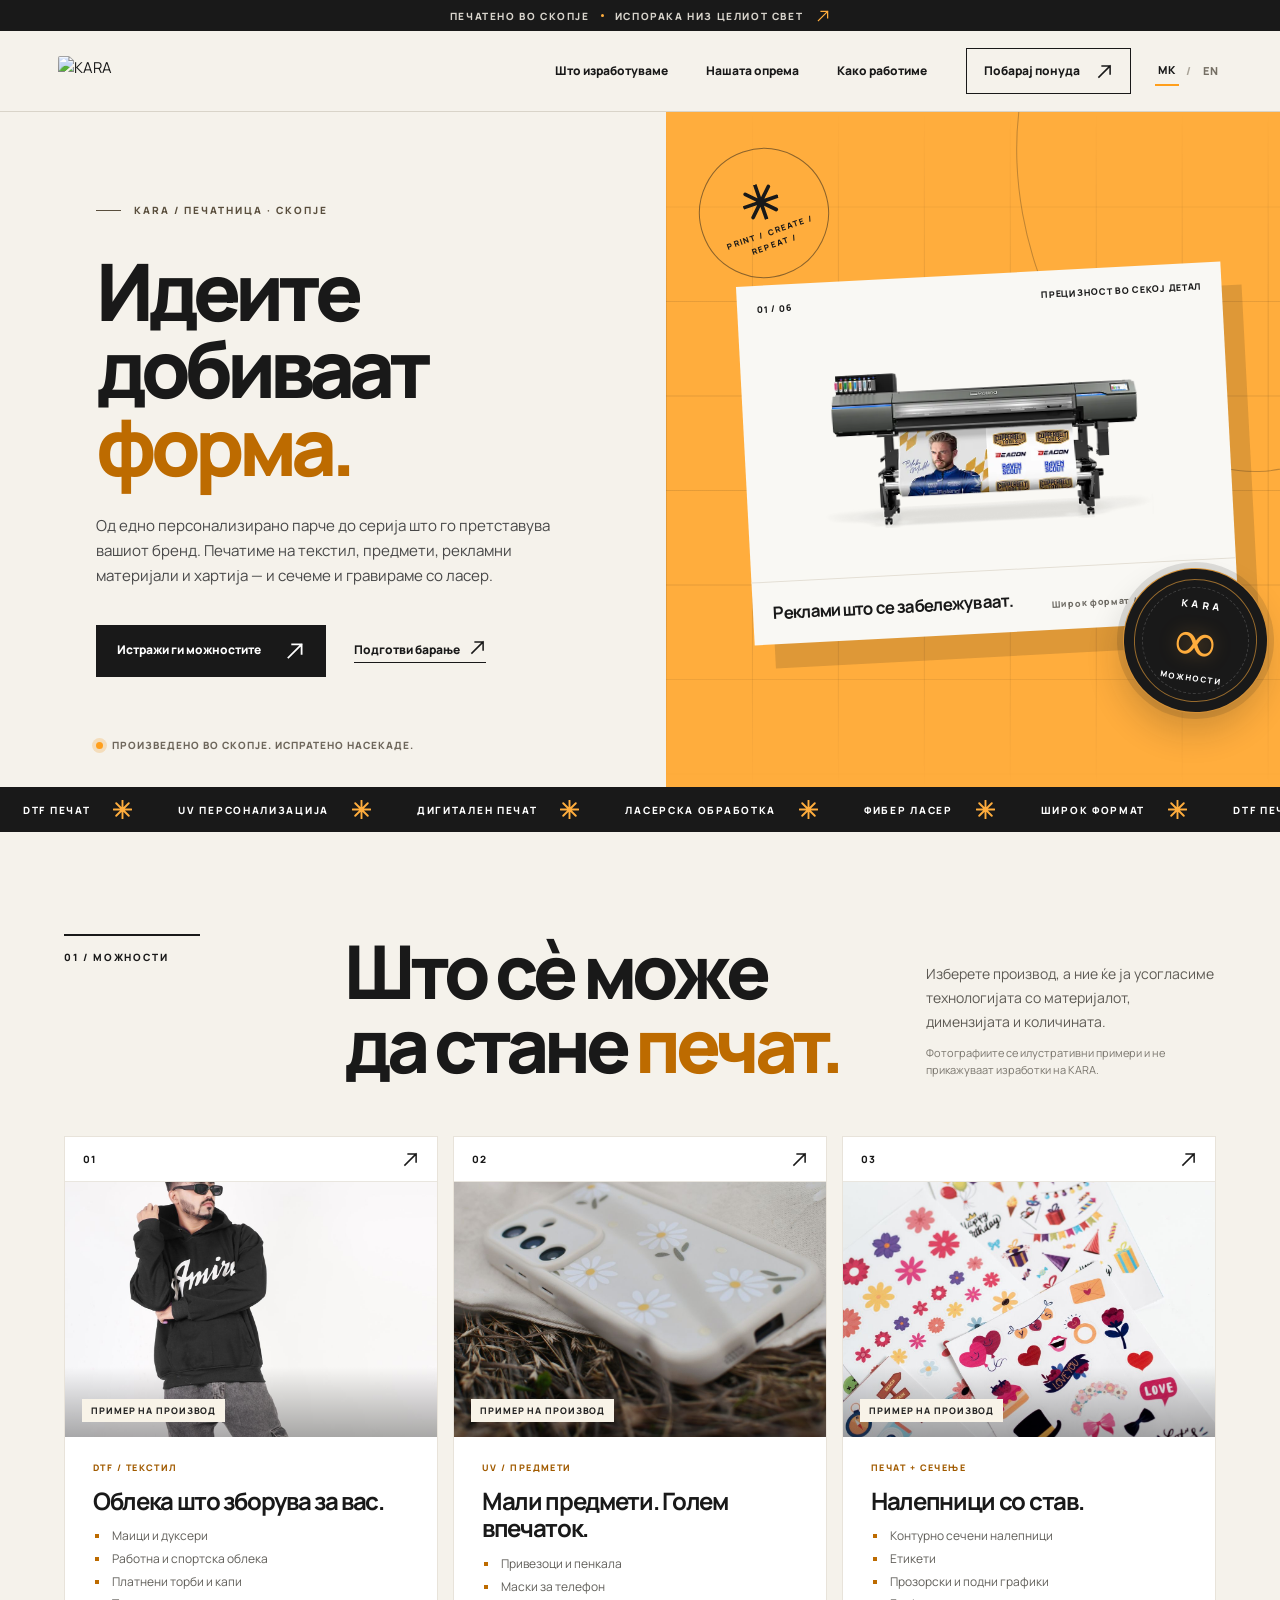
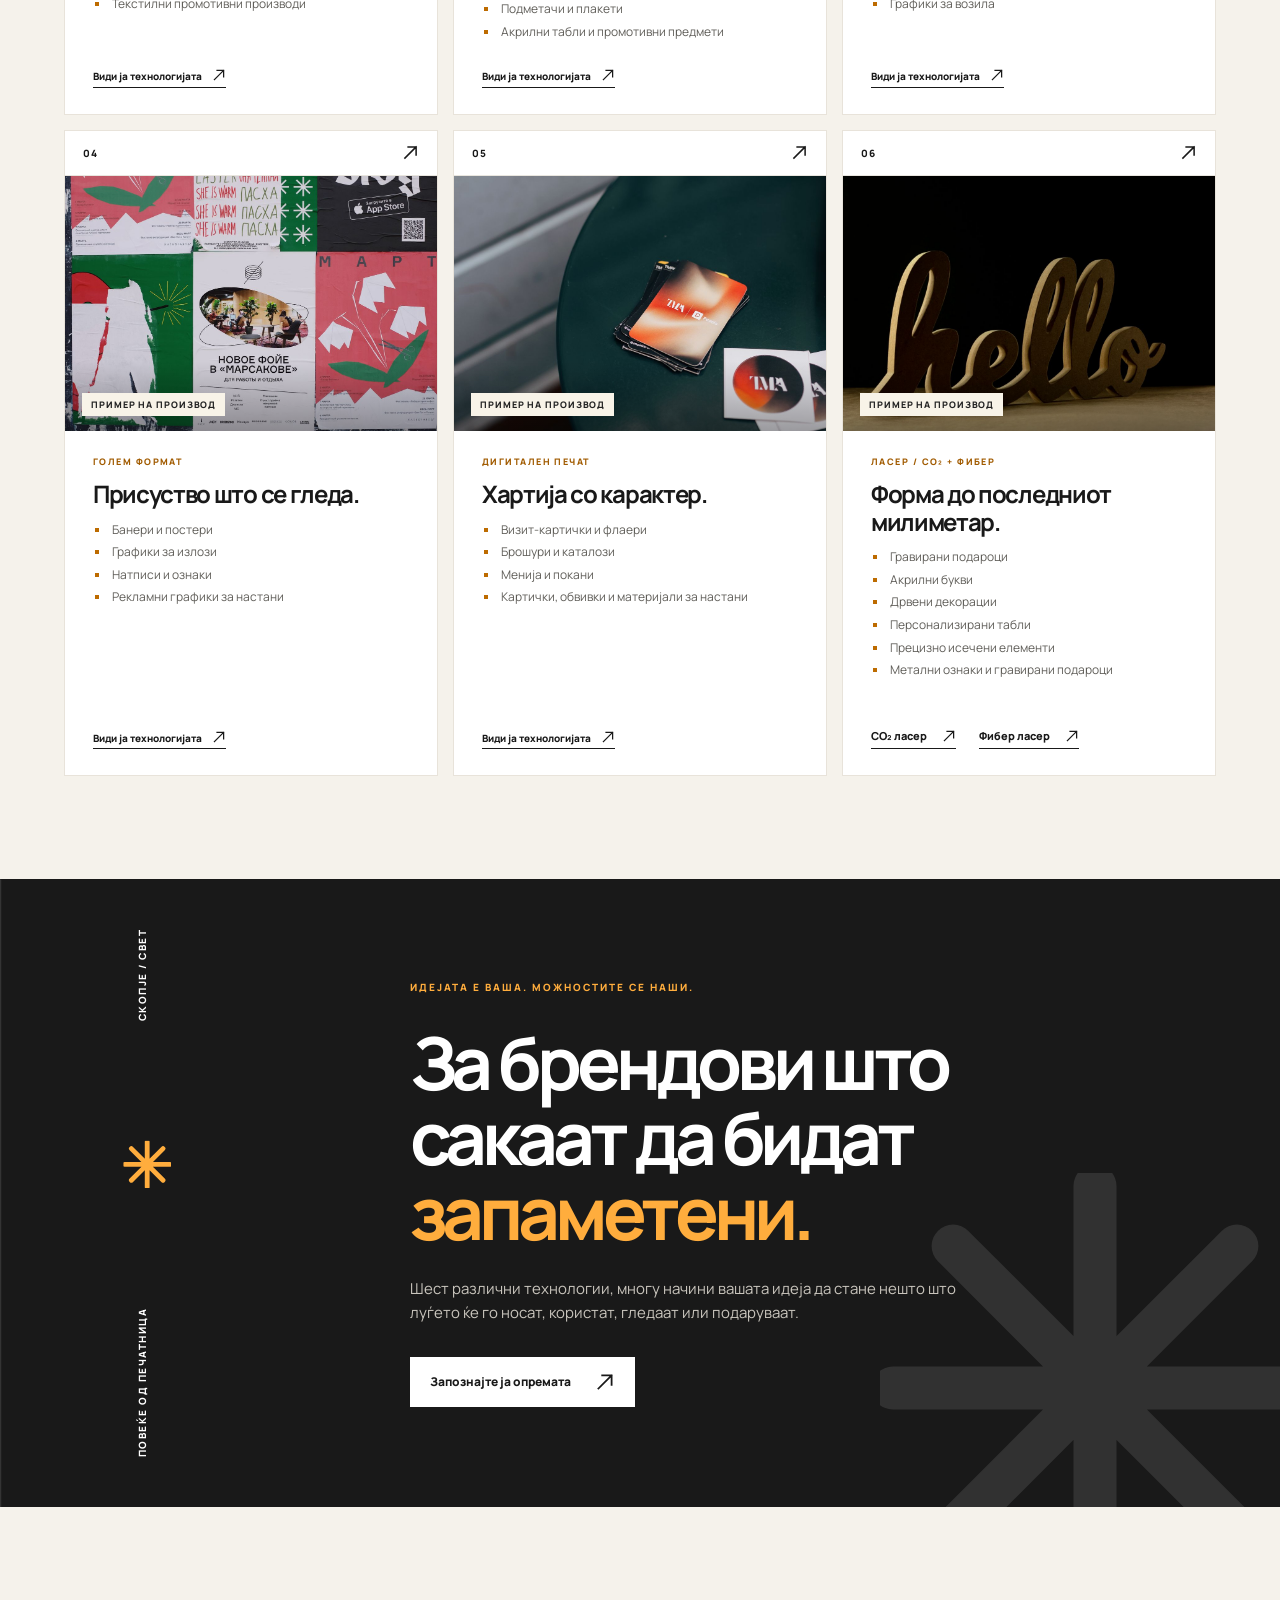
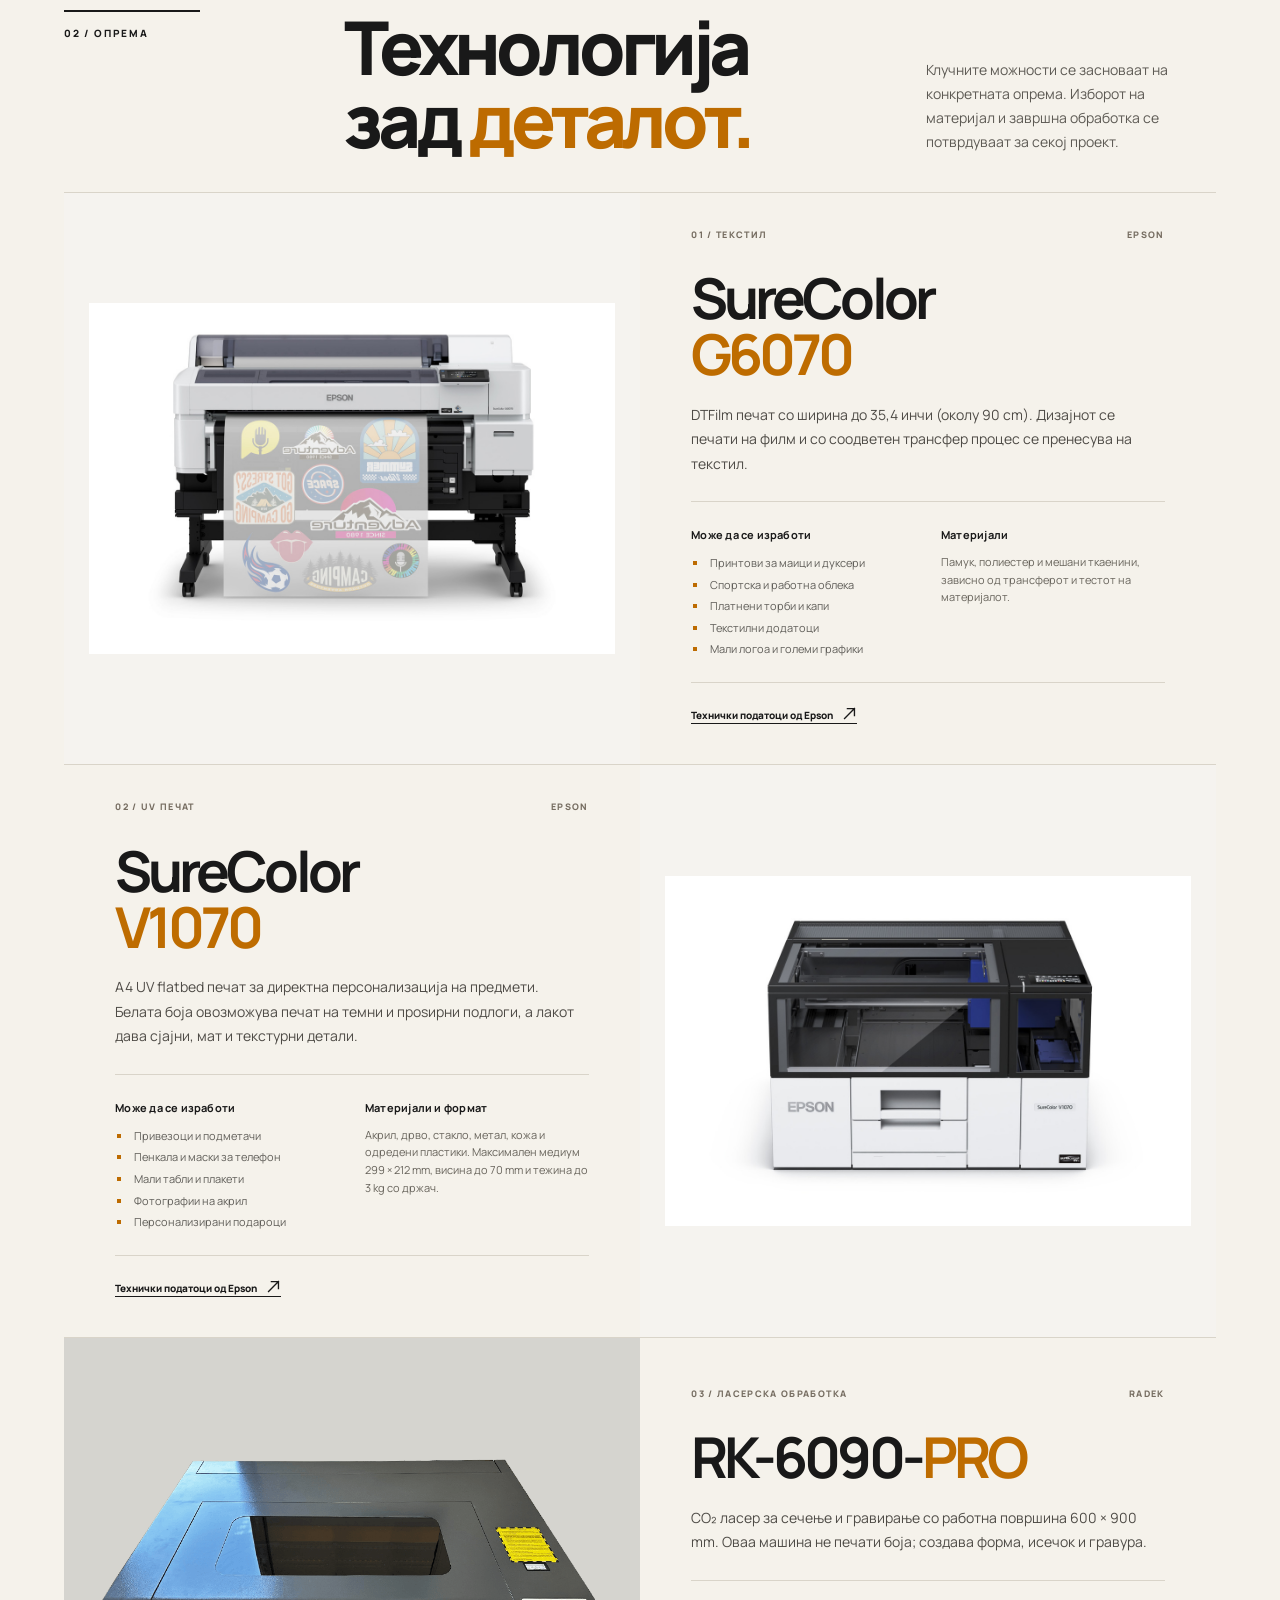
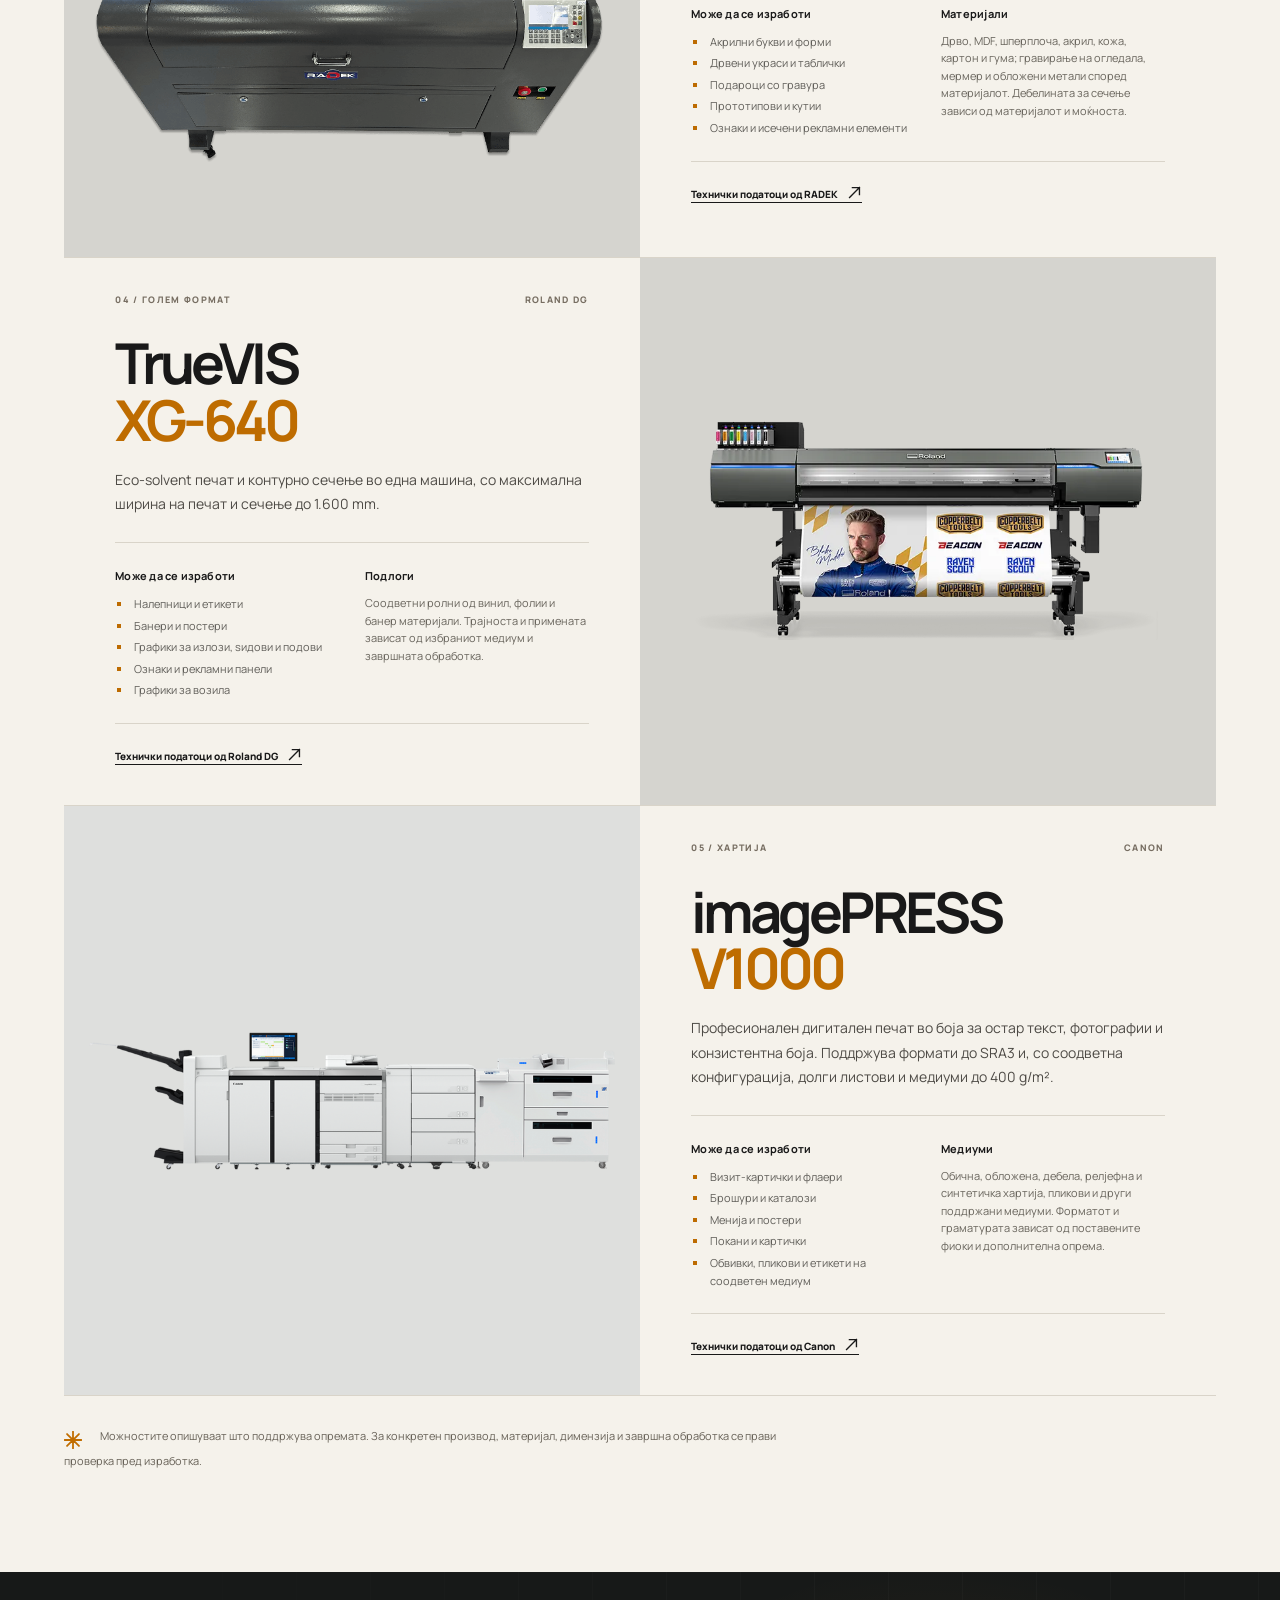
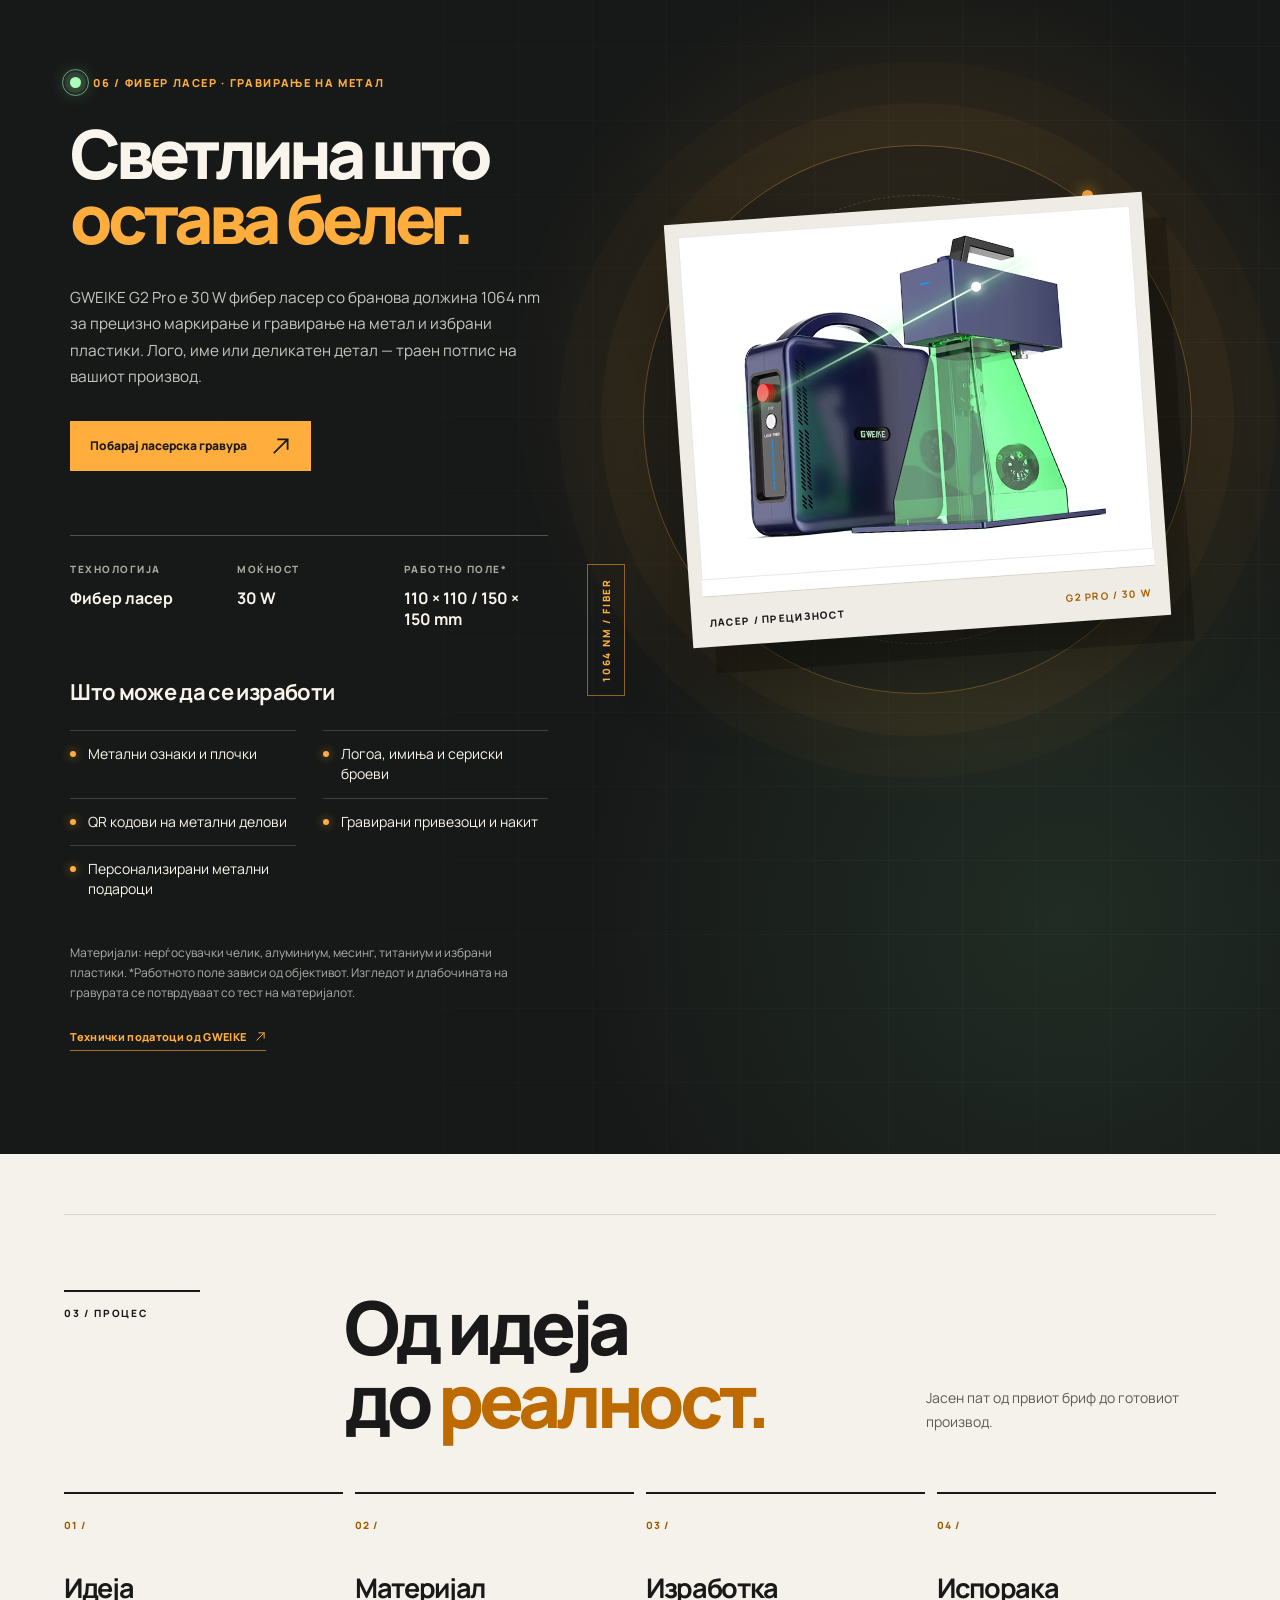
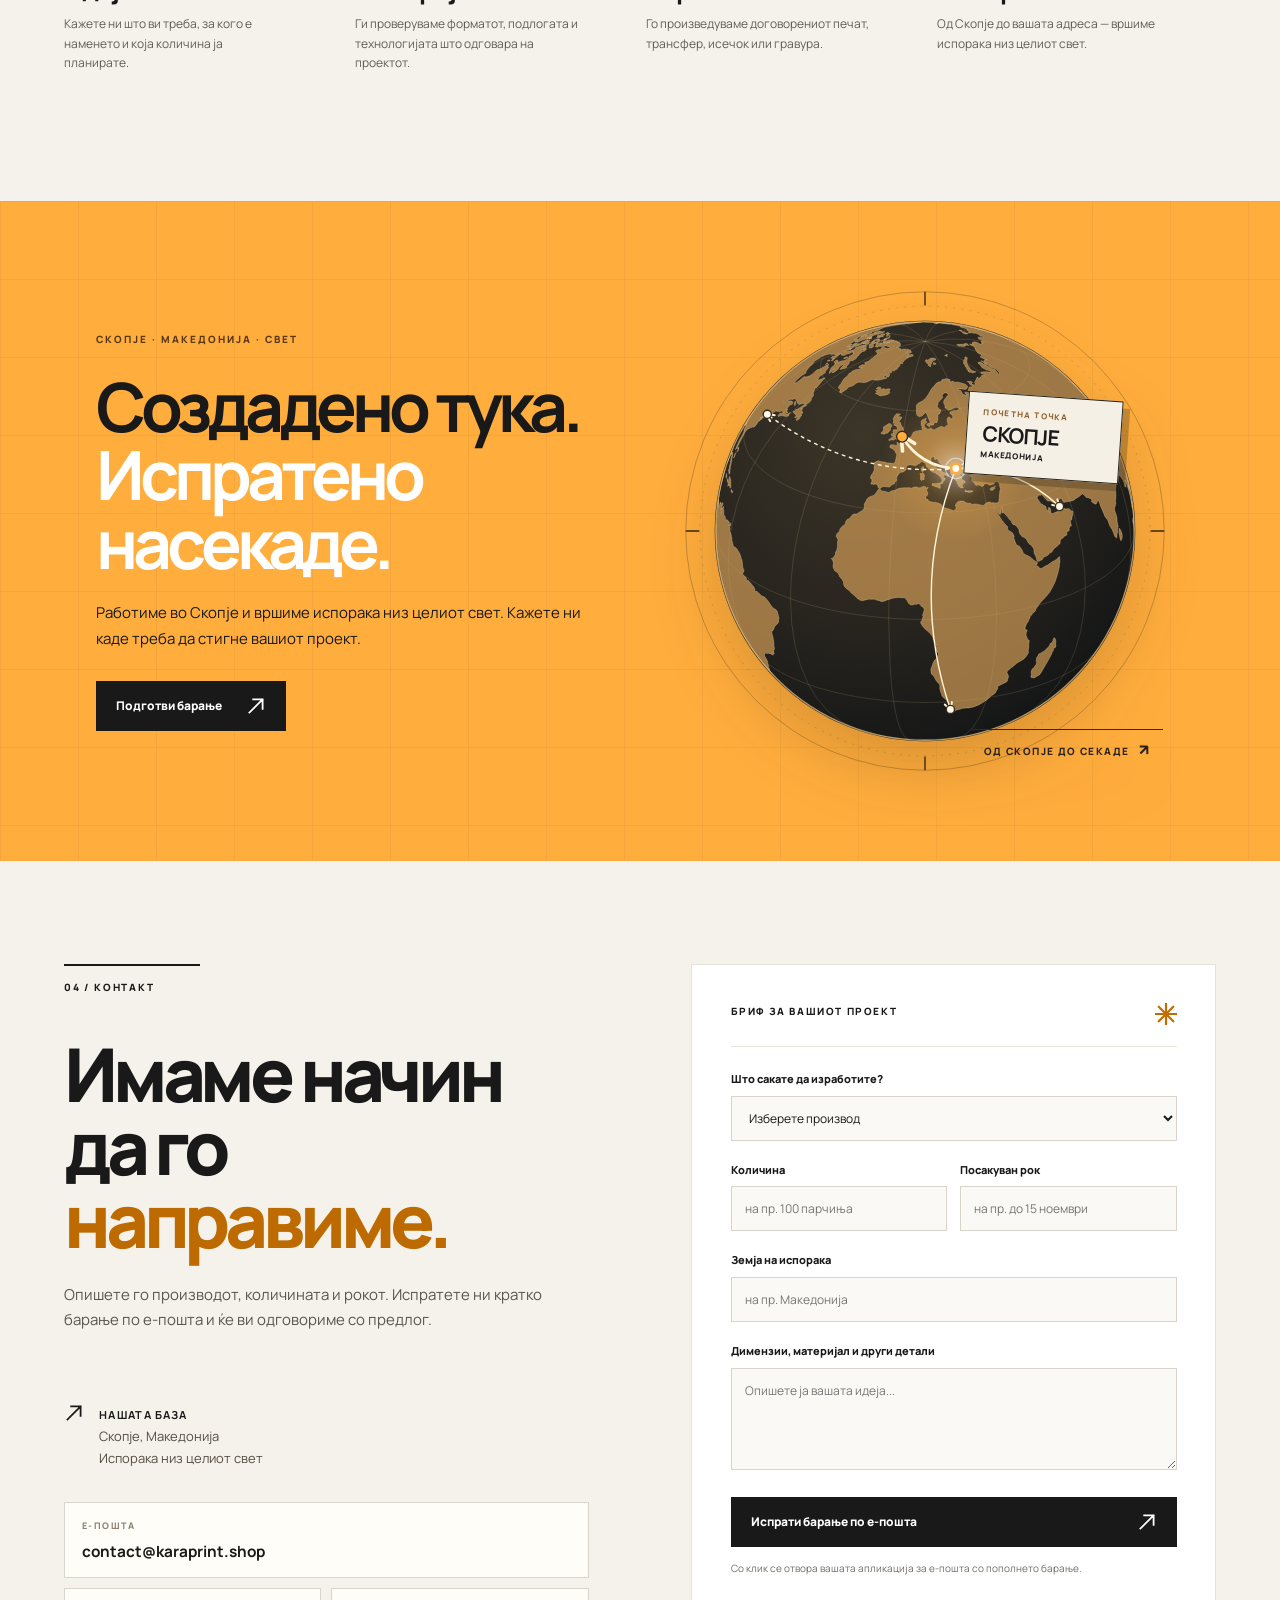
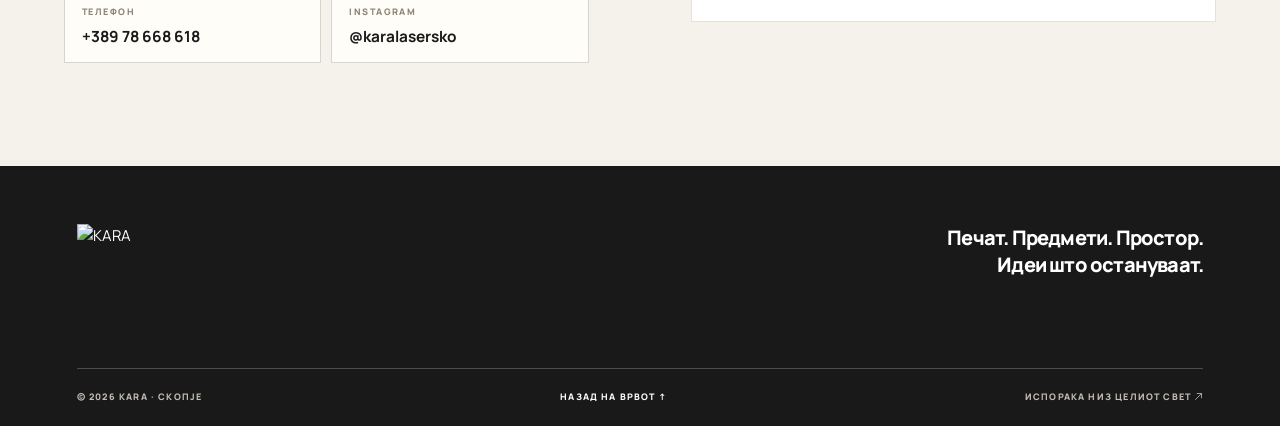
==== commit 6b9efbfe: "Correct KARA branding and add logo share preview" ====
--- a/index.html
+++ b/index.html
@@ -5,13 +5,25 @@
 <meta charset="utf-8"/>
 <meta content="width=device-width, initial-scale=1" name="viewport"/>
 <meta content="#191919" name="theme-color"/>
-<meta content="KARAT — печатница во Скопје за DTF печат на текстил, UV персонализација, рекламен печат, дигитален печат и ласерска обработка. Испорака низ целиот свет. Фибер ласерско гравирање на метал." name="description"/>
+<meta content="KARA — печатница во Скопје за DTF печат на текстил, UV персонализација, рекламен печат, дигитален печат и ласерска обработка. Испорака низ целиот свет. Фибер ласерско гравирање на метал." name="description"/>
 <link href="https://karaprint.shop/" rel="canonical"/><link href="https://karaprint.shop/" hreflang="mk" rel="alternate"/><link href="https://karaprint.shop/en/" hreflang="en" rel="alternate"/><link href="https://karaprint.shop/" hreflang="x-default" rel="alternate"/>
 <meta content="https://karaprint.shop/" property="og:url"/>
-<meta content="KARAT — идеите добиваат форма" property="og:title"/>
+<meta content="KARA — идеите добиваат форма" property="og:title"/>
 <meta content="Печат, персонализација и ласерска обработка од Скопје, со испорака низ целиот свет. Фибер ласер." property="og:description"/>
-<title>KARAT — печатница во Скопје</title>
-<link href="assets/karat-logo.png" rel="icon" type="image/png"/>
+<meta content="website" property="og:type"/>
+<meta content="KARA" property="og:site_name"/>
+<meta content="mk_MK" property="og:locale"/>
+<meta content="https://karaprint.shop/assets/kara-social-preview.png" property="og:image"/>
+<meta content="image/png" property="og:image:type"/>
+<meta content="1200" property="og:image:width"/>
+<meta content="630" property="og:image:height"/>
+<meta content="Лого на KARA" property="og:image:alt"/>
+<meta content="summary_large_image" name="twitter:card"/>
+<meta content="KARA — идеите добиваат форма" name="twitter:title"/>
+<meta content="Печат, персонализација и ласерска обработка од Скопје, со испорака низ целиот свет." name="twitter:description"/>
+<meta content="https://karaprint.shop/assets/kara-social-preview.png" name="twitter:image"/>
+<title>KARA — печатница во Скопје</title>
+<link href="assets/kara-logo.png" rel="icon" type="image/png"/>
 <link href="https://fonts.googleapis.com" rel="preconnect"/>
 <link crossorigin="" href="https://fonts.gstatic.com" rel="preconnect"/>
 <link href="https://fonts.googleapis.com/css2?family=DM+Sans:wght@400;500;600;700;800&amp;family=Manrope:wght@400;500;600;700;800&amp;display=swap" rel="stylesheet"/>
@@ -22,7 +34,7 @@
 <a class="skip-link" href="#main">Прескокни до содржината</a>
 <div class="topline"><span>Печатено во Скопје</span><span aria-hidden="true" class="topline-dot"></span><span>Испорака низ целиот свет</span><span aria-hidden="true" class="topline-arrow arrow-mark"></span></div>
 <header class="site-header" id="top">
-<a aria-label="KARAT — почетна" class="brand" href="#top"><img alt="KARAT" height="133" src="assets/karat-logo.png" width="670"/></a>
+<a aria-label="KARA — почетна" class="brand" href="#top"><img alt="KARA" height="133" src="assets/kara-logo.png" width="670"/></a>
 <nav aria-label="Главна навигација" class="primary-nav" id="primary-nav">
 <a href="#moznosti">Што изработуваме</a>
 <a href="#oprema">Нашата опрема</a>
@@ -33,7 +45,7 @@
 <main id="main">
 <section aria-labelledby="hero-title" class="hero">
 <div class="hero-copy">
-<p class="eyebrow"><span class="eyebrow-line"></span> KARAT / ПЕЧАТНИЦА · СКОПЈЕ</p>
+<p class="eyebrow"><span class="eyebrow-line"></span> KARA / ПЕЧАТНИЦА · СКОПЈЕ</p>
 <h1 id="hero-title">Идеите<br/>добиваат <em>форма.</em></h1>
 <p class="hero-lead">Од едно персонализирано парче до серија што го претставува вашиот бренд. Печатиме на текстил, предмети, рекламни материјали и хартија — и сечеме и гравираме со ласер.</p>
 <div class="hero-actions"><a class="button button-dark" href="#moznosti">Истражи ги можностите <span aria-hidden="true" class="arrow-mark"></span></a><a class="text-link" href="#kontakt">Подготви барање <span aria-hidden="true" class="arrow-mark"></span></a></div>
@@ -48,7 +60,7 @@
 </section>
 <div aria-hidden="true" class="ticker"><div class="ticker-track"><div class="ticker-group"><span class="ticker-item">DTF ПЕЧАТ<span aria-hidden="true" class="asterisk"></span></span><span class="ticker-item">UV ПЕРСОНАЛИЗАЦИЈА<span aria-hidden="true" class="asterisk"></span></span><span class="ticker-item">ДИГИТАЛЕН ПЕЧАТ<span aria-hidden="true" class="asterisk"></span></span><span class="ticker-item">ЛАСЕРСКА ОБРАБОТКА<span aria-hidden="true" class="asterisk"></span></span><span class="ticker-item">ФИБЕР ЛАСЕР<span aria-hidden="true" class="asterisk"></span></span><span class="ticker-item">ШИРОК ФОРМАТ<span aria-hidden="true" class="asterisk"></span></span></div></div></div>
 <section aria-labelledby="poss-title" class="intro section-shell" id="moznosti">
-<div class="section-heading"><p class="section-kicker"><span>01 / МОЖНОСТИ</span></p><h2 id="poss-title">Што сè може<br/>да стане <i>печат.</i></h2><p>Изберете производ, а ние ќе ја усогласиме технологијата со материјалот, димензијата и количината.<span class="photo-note">Фотографиите се илустративни примери и не прикажуваат изработки на KARAT.</span></p></div>
+<div class="section-heading"><p class="section-kicker"><span>01 / МОЖНОСТИ</span></p><h2 id="poss-title">Што сè може<br/>да стане <i>печат.</i></h2><p>Изберете производ, а ние ќе ја усогласиме технологијата со материјалот, димензијата и количината.<span class="photo-note">Фотографиите се илустративни примери и не прикажуваат изработки на KARA.</span></p></div>
 <div class="service-grid">
 <article class="service-card service-card-feature"><div class="service-top"><span>01</span><span aria-hidden="true" class="service-icon arrow-mark"></span></div><div class="service-visual product-photo"><img alt="Печатен црн дуксер како пример за персонализиран текстил" loading="lazy" src="assets/product-textile.jpg" style="object-position:50% 23%"/><span class="product-photo-label">ПРИМЕР НА ПРОИЗВОД</span></div><div class="service-body"><p class="service-tag">DTF / ТЕКСТИЛ</p><h3>Облека што зборува за вас.</h3><ul class="product-list"><li>Маици и дуксери</li><li>Работна и спортска облека</li><li>Платнени торби и капи</li><li>Текстилни промотивни производи</li></ul><a href="#machine-g6070">Види ја технологијата <span aria-hidden="true" class="arrow-mark"></span></a></div></article>
 <article class="service-card"><div class="service-top"><span>02</span><span aria-hidden="true" class="service-icon arrow-mark"></span></div><div class="service-visual product-photo"><img alt="Маска за телефон со цветен мотив како пример за UV персонализација" loading="lazy" src="assets/product-uv.jpg" style="object-position:50% 63%"/><span class="product-photo-label">ПРИМЕР НА ПРОИЗВОД</span></div><div class="service-body"><p class="service-tag">UV / ПРЕДМЕТИ</p><h3>Мали предмети. Голем впечаток.</h3><ul class="product-list"><li>Привезоци и пенкала</li><li>Маски за телефон</li><li>Подметачи и плакети</li><li>Акрилни табли и промотивни предмети</li></ul><a href="#machine-v1070">Види ја технологијата <span aria-hidden="true" class="arrow-mark"></span></a></div></article>
@@ -94,6 +106,6 @@
 <section aria-labelledby="world-title" class="worldwide" id="worldwide"><div class="world-copy"><p class="eyebrow">СКОПЈЕ · МАКЕДОНИЈА · СВЕТ</p><h2 id="world-title">Создадено тука.<br/><em>Испратено насекаде.</em></h2><p>Работиме во Скопје и вршиме испорака низ целиот свет. Кажете ни каде треба да стигне вашиот проект.</p><a class="button button-orange" href="#kontakt">Подготви барање <span aria-hidden="true" class="arrow-mark"></span></a></div><div class="world-visual"><img class="world-globe" src="assets/worldwide-globe.svg" alt="Глобус со почетна точка во Скопје и рути кон Англија, САД, ОАЕ, Индија и Јужна Африка" loading="lazy" width="760" height="760"/><div class="world-map-tag world-map-origin"><span>ПОЧЕТНА ТОЧКА</span><strong>СКОПЈЕ</strong><small>МАКЕДОНИЈА</small></div><p class="world-route-note">ОД СКОПЈЕ ДО СЕКАДЕ <span aria-hidden="true">↗</span></p></div></section>
 <section aria-labelledby="contact-title" class="contact section-shell" id="kontakt"><div class="contact-copy"><p class="section-kicker"><span>04 / КОНТАКТ</span></p><h2 id="contact-title">Имаме начин<br/>да го <i>направиме.</i></h2><p>Опишете го производот, количината и рокот. Испратете ни кратко барање по е-пошта и ќе ви одговориме со предлог.</p><div class="contact-location"><span aria-hidden="true" class="location-icon arrow-mark"></span><span><strong>Нашата база</strong><br/>Скопје, Македонија<br/>Испорака низ целиот свет</span></div><div class="contact-channels"><a href="mailto:contact@karaprint.shop"><span>Е-ПОШТА</span><strong>contact@karaprint.shop</strong></a><a href="tel:+38978668618"><span>ТЕЛЕФОН</span><strong>+389 78 668 618</strong></a><a href="https://www.instagram.com/karalasersko/" target="_blank" rel="noopener noreferrer"><span>INSTAGRAM</span><strong>@karalasersko</strong></a></div></div><form class="brief-form" id="brief-form"><div class="form-heading"><span>БРИФ ЗА ВАШИОТ ПРОЕКТ</span><span><span aria-hidden="true" class="asterisk"></span></span></div><label for="project-type">Што сакате да изработите?</label><select id="project-type" name="project-type" required=""><option value="">Изберете производ</option><option>Печат на текстил / DTF</option><option>UV персонализација на предмети</option><option>Налепници или етикети</option><option>Банер / постер / рекламна графика</option><option>Дигитален печат на хартија</option><option>Ласерско сечење или гравирање</option><option>Фибер ласерско гравирање на метал</option><option>Друго</option></select><div class="form-row"><div><label for="quantity">Количина</label><input id="quantity" name="quantity" placeholder="на пр. 100 парчиња" type="text"/></div><div><label for="deadline">Посакуван рок</label><input id="deadline" name="deadline" placeholder="на пр. до 15 ноември" type="text"/></div></div><label for="destination">Земја на испорака</label><input id="destination" name="destination" placeholder="на пр. Македонија" type="text"/><label for="details">Димензии, материјал и други детали</label><textarea id="details" name="details" placeholder="Опишете ја вашата идеја..." rows="4"></textarea><button class="button button-dark form-submit" type="submit">Испрати барање по е-пошта <span aria-hidden="true" class="arrow-mark"></span></button><p class="form-note">Со клик се отвора вашата апликација за е-пошта со пополнето барање.</p><p aria-live="polite" class="form-feedback" id="form-feedback" role="status"></p></form></section>
 </main>
-<footer class="site-footer"><div class="footer-top"><a aria-label="KARAT — на врв" class="footer-logo" href="#top"><img alt="KARAT" height="133" src="assets/karat-logo.png" width="670"/></a><p>Печат. Предмети. Простор.<br/>Идеи што остануваат.</p></div><div class="footer-bottom"><span>© <span id="year">2026</span> KARAT · Скопје</span><a href="#top">Назад на врвот ↑</a><span>Испорака низ целиот свет <span aria-hidden="true" class="arrow-mark"></span></span></div></footer>
+<footer class="site-footer"><div class="footer-top"><a aria-label="KARA — на врв" class="footer-logo" href="#top"><img alt="KARA" height="133" src="assets/kara-logo.png" width="670"/></a><p>Печат. Предмети. Простор.<br/>Идеи што остануваат.</p></div><div class="footer-bottom"><span>© <span id="year">2026</span> KARA · Скопје</span><a href="#top">Назад на врвот ↑</a><span>Испорака низ целиот свет <span aria-hidden="true" class="arrow-mark"></span></span></div></footer>
 </body>
 </html>
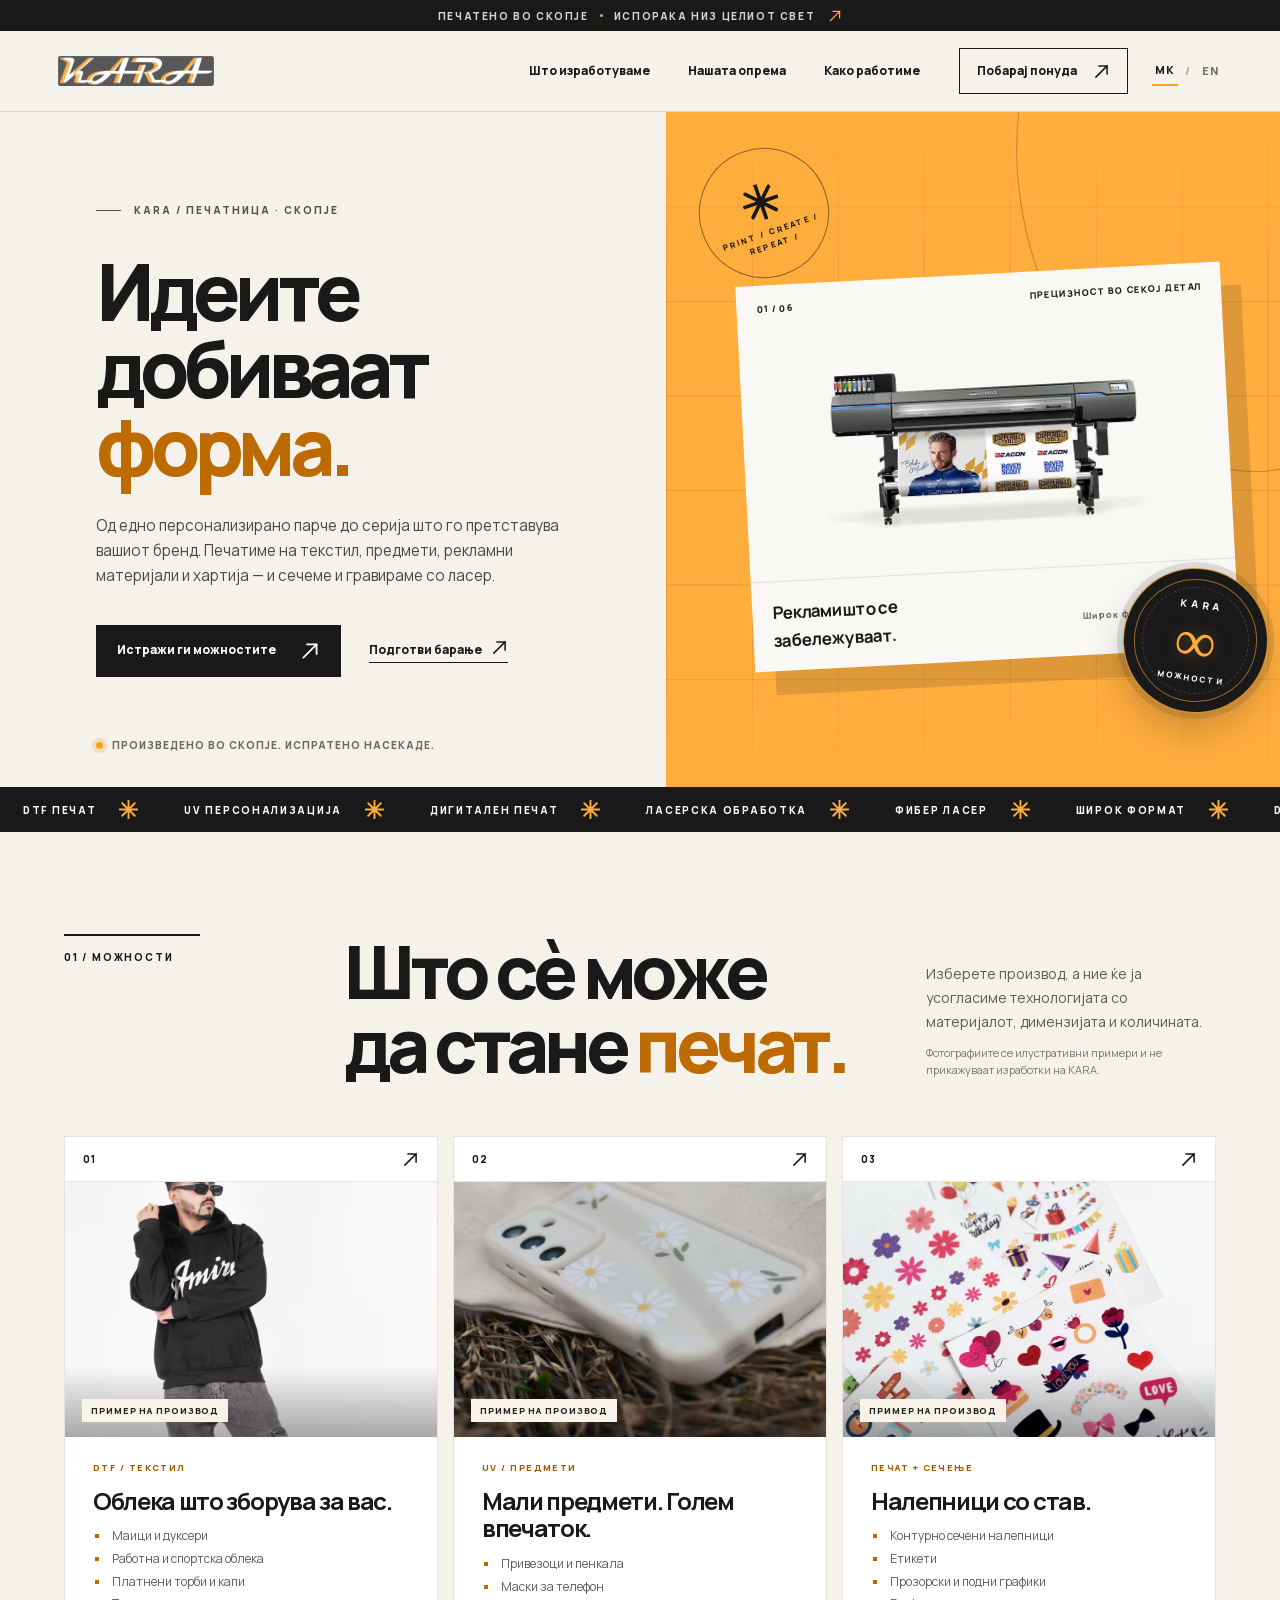
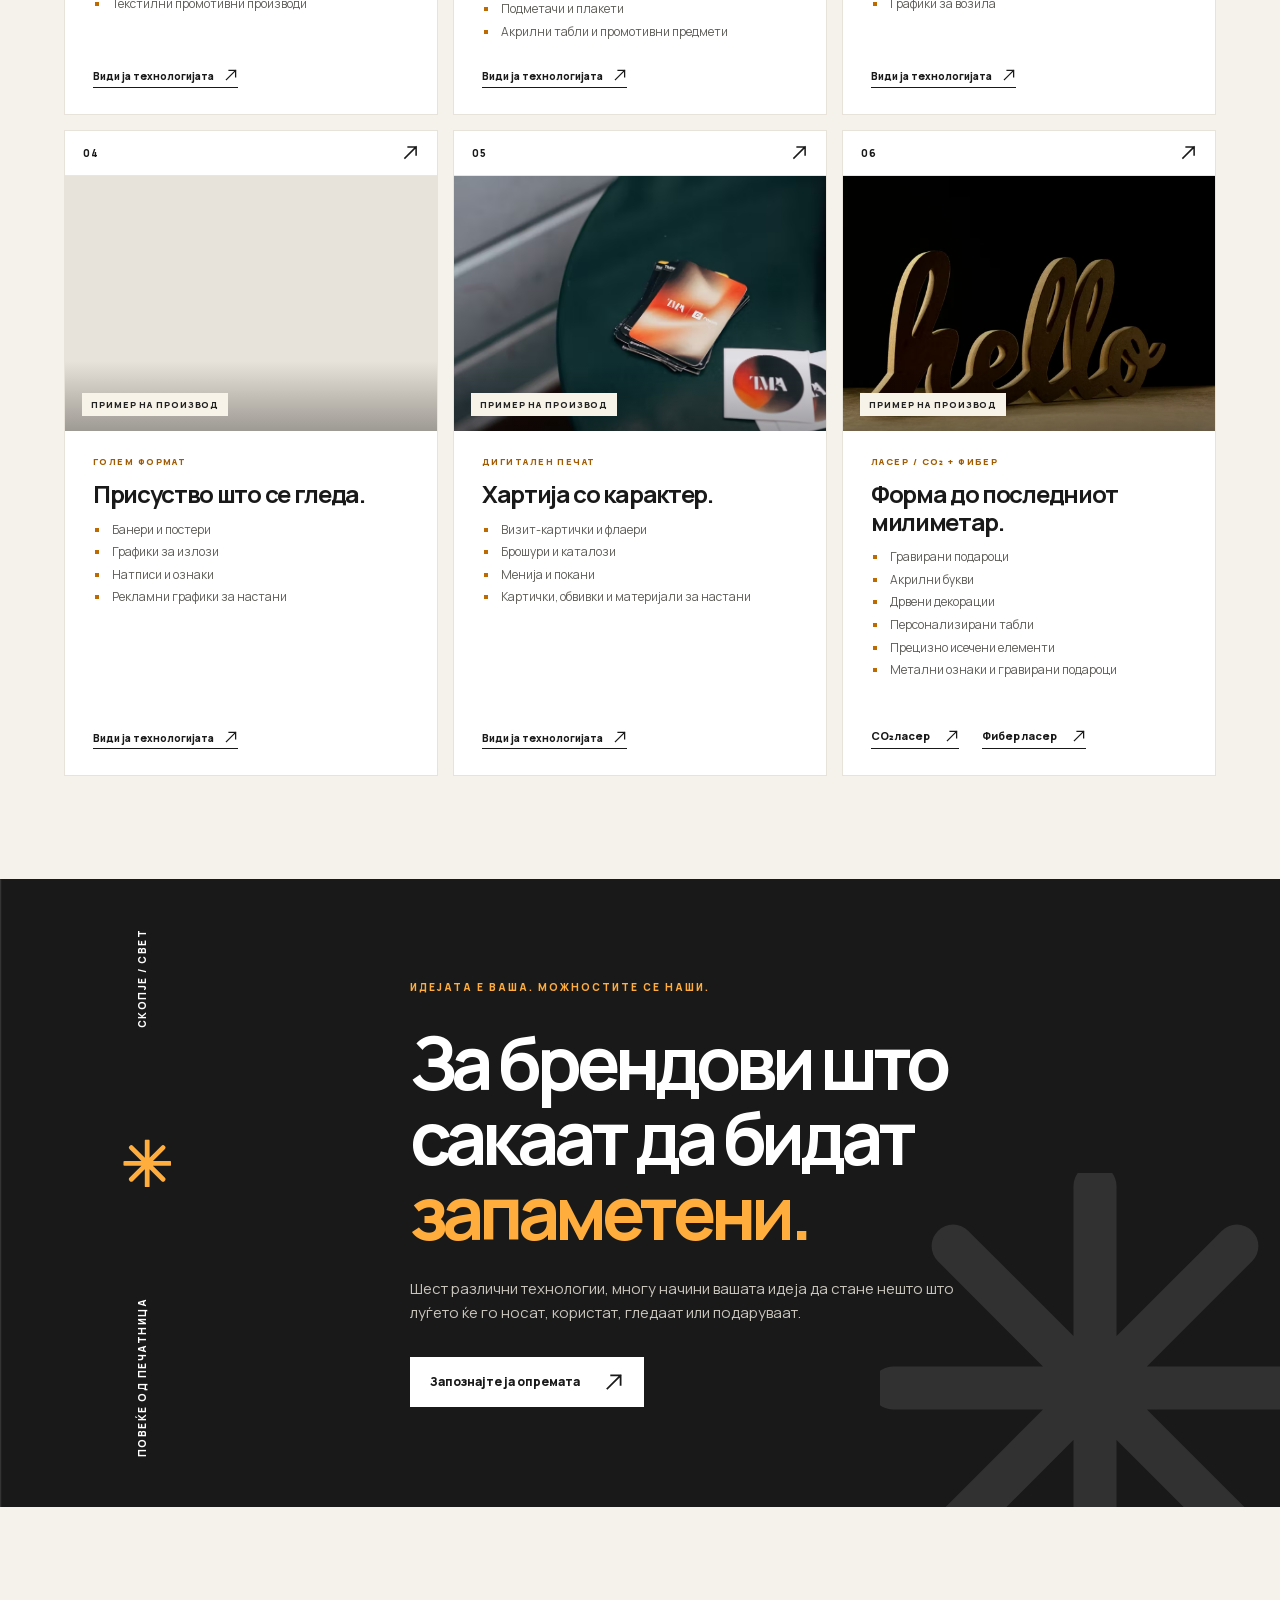
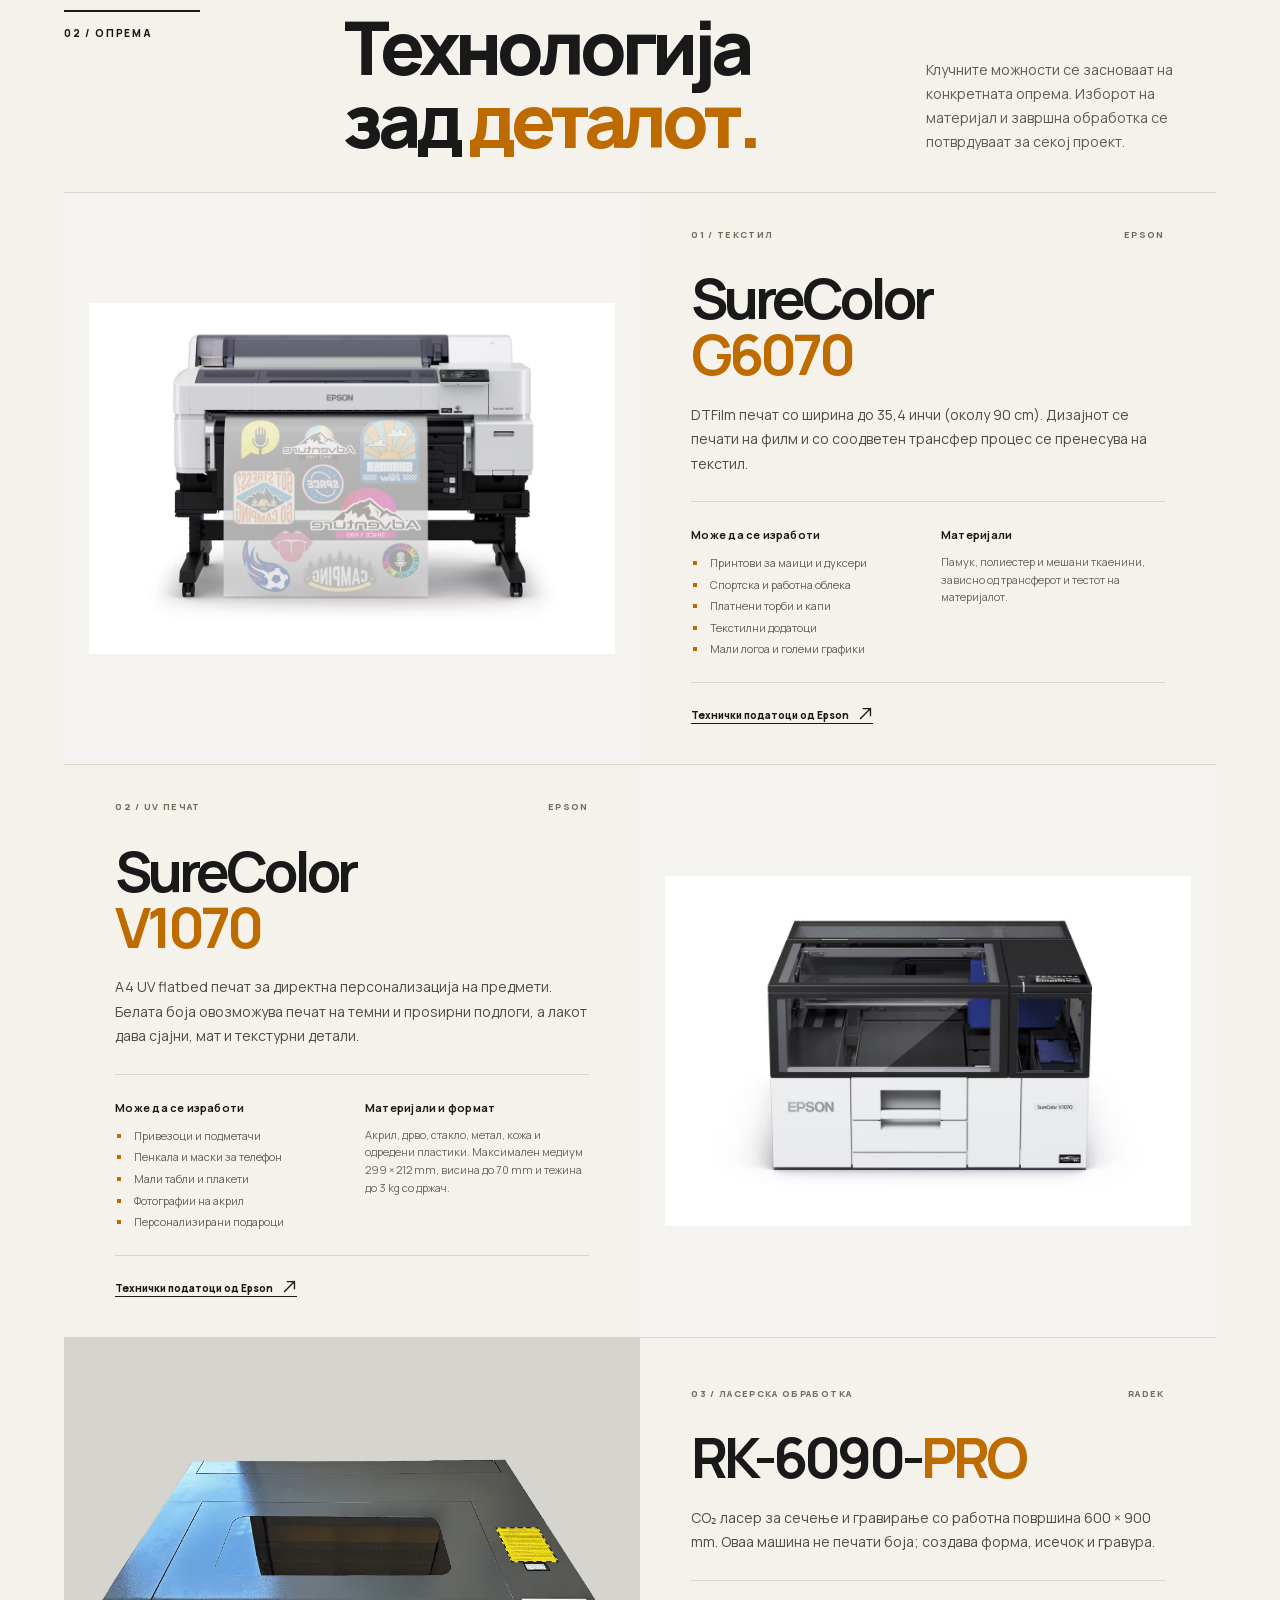
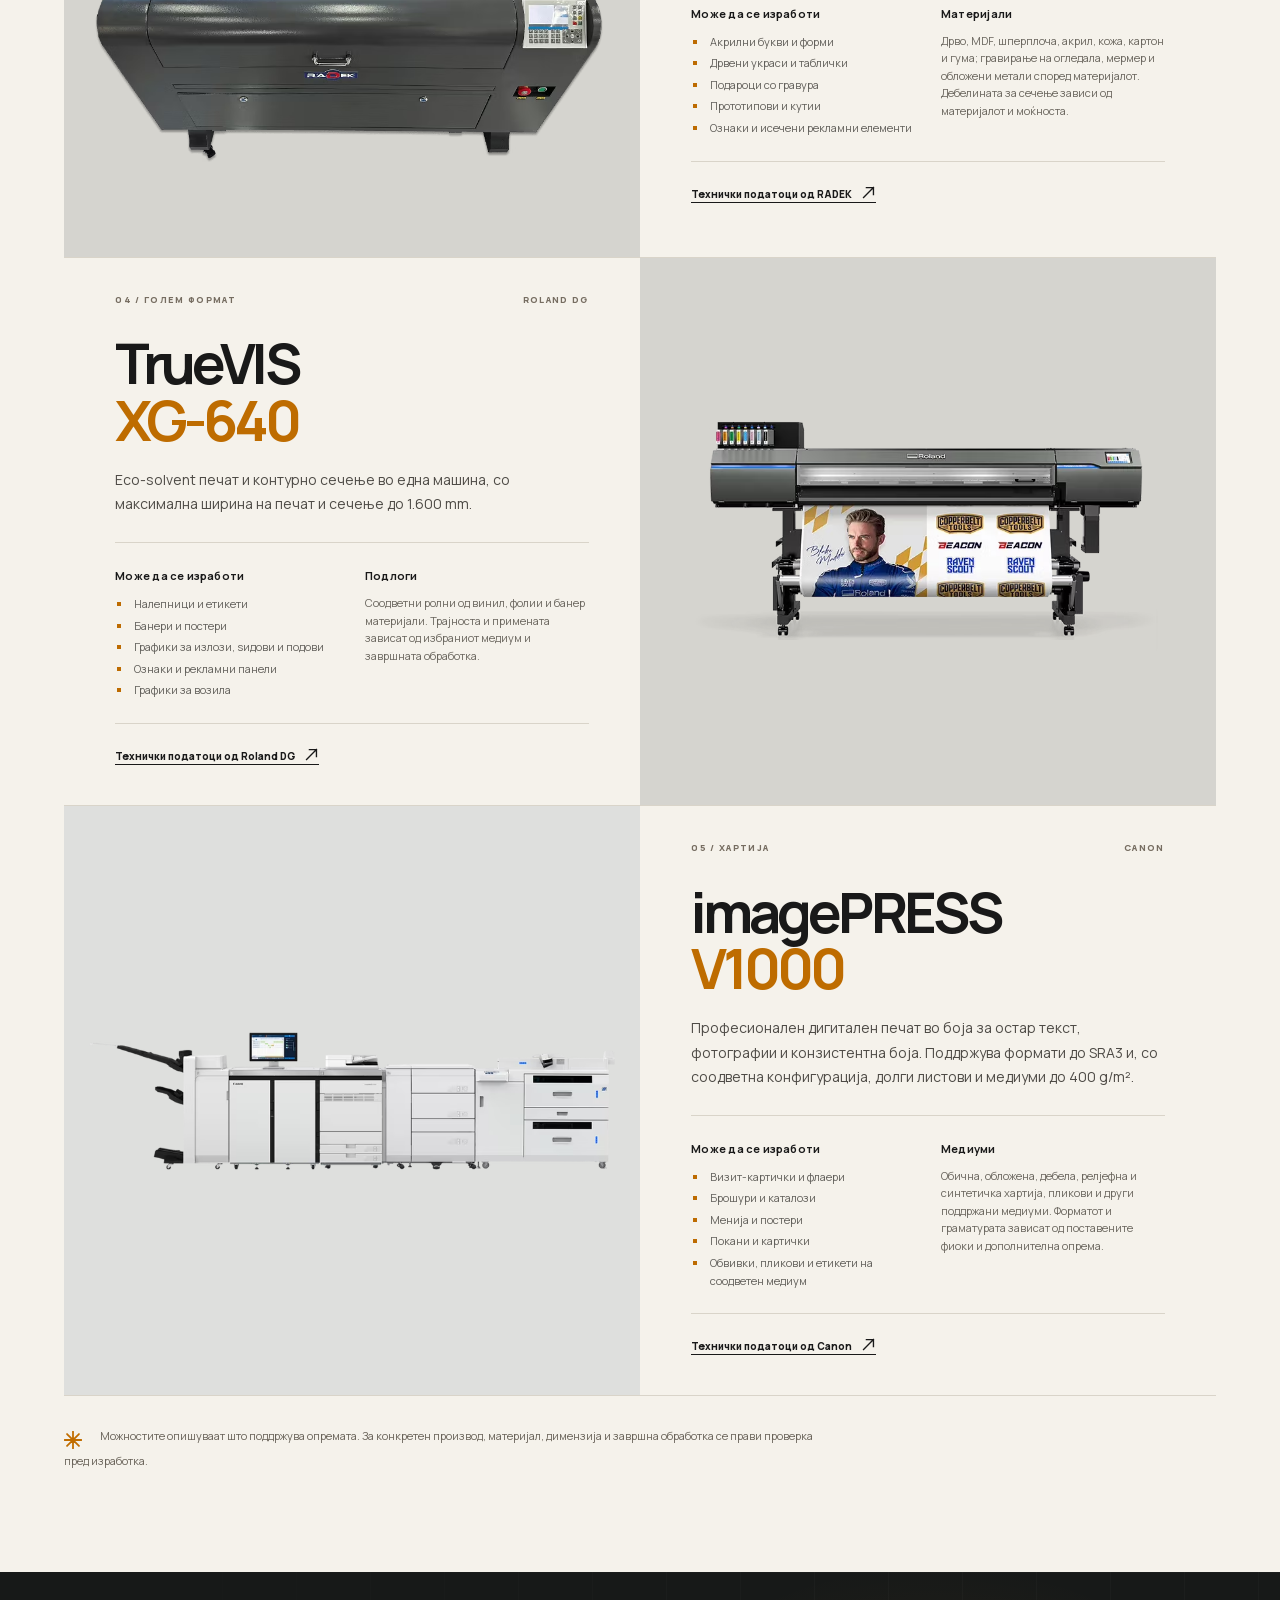
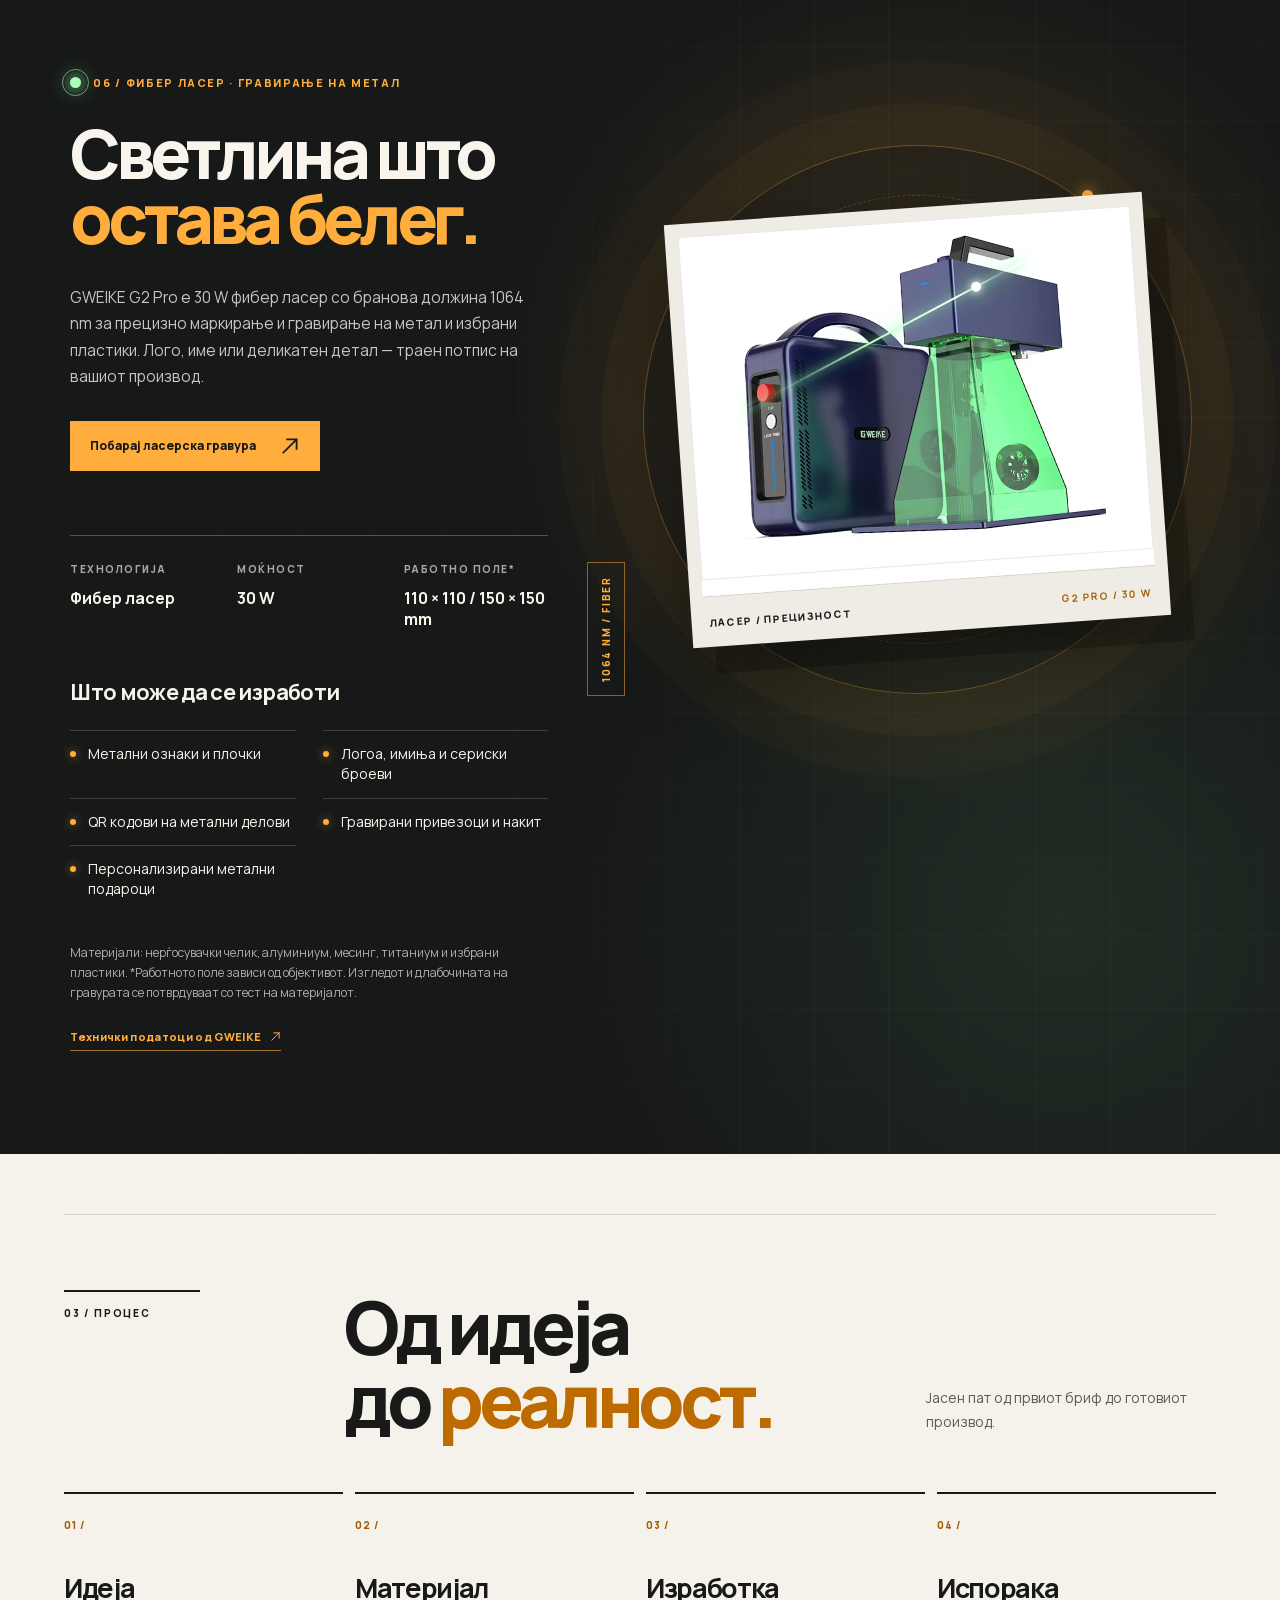
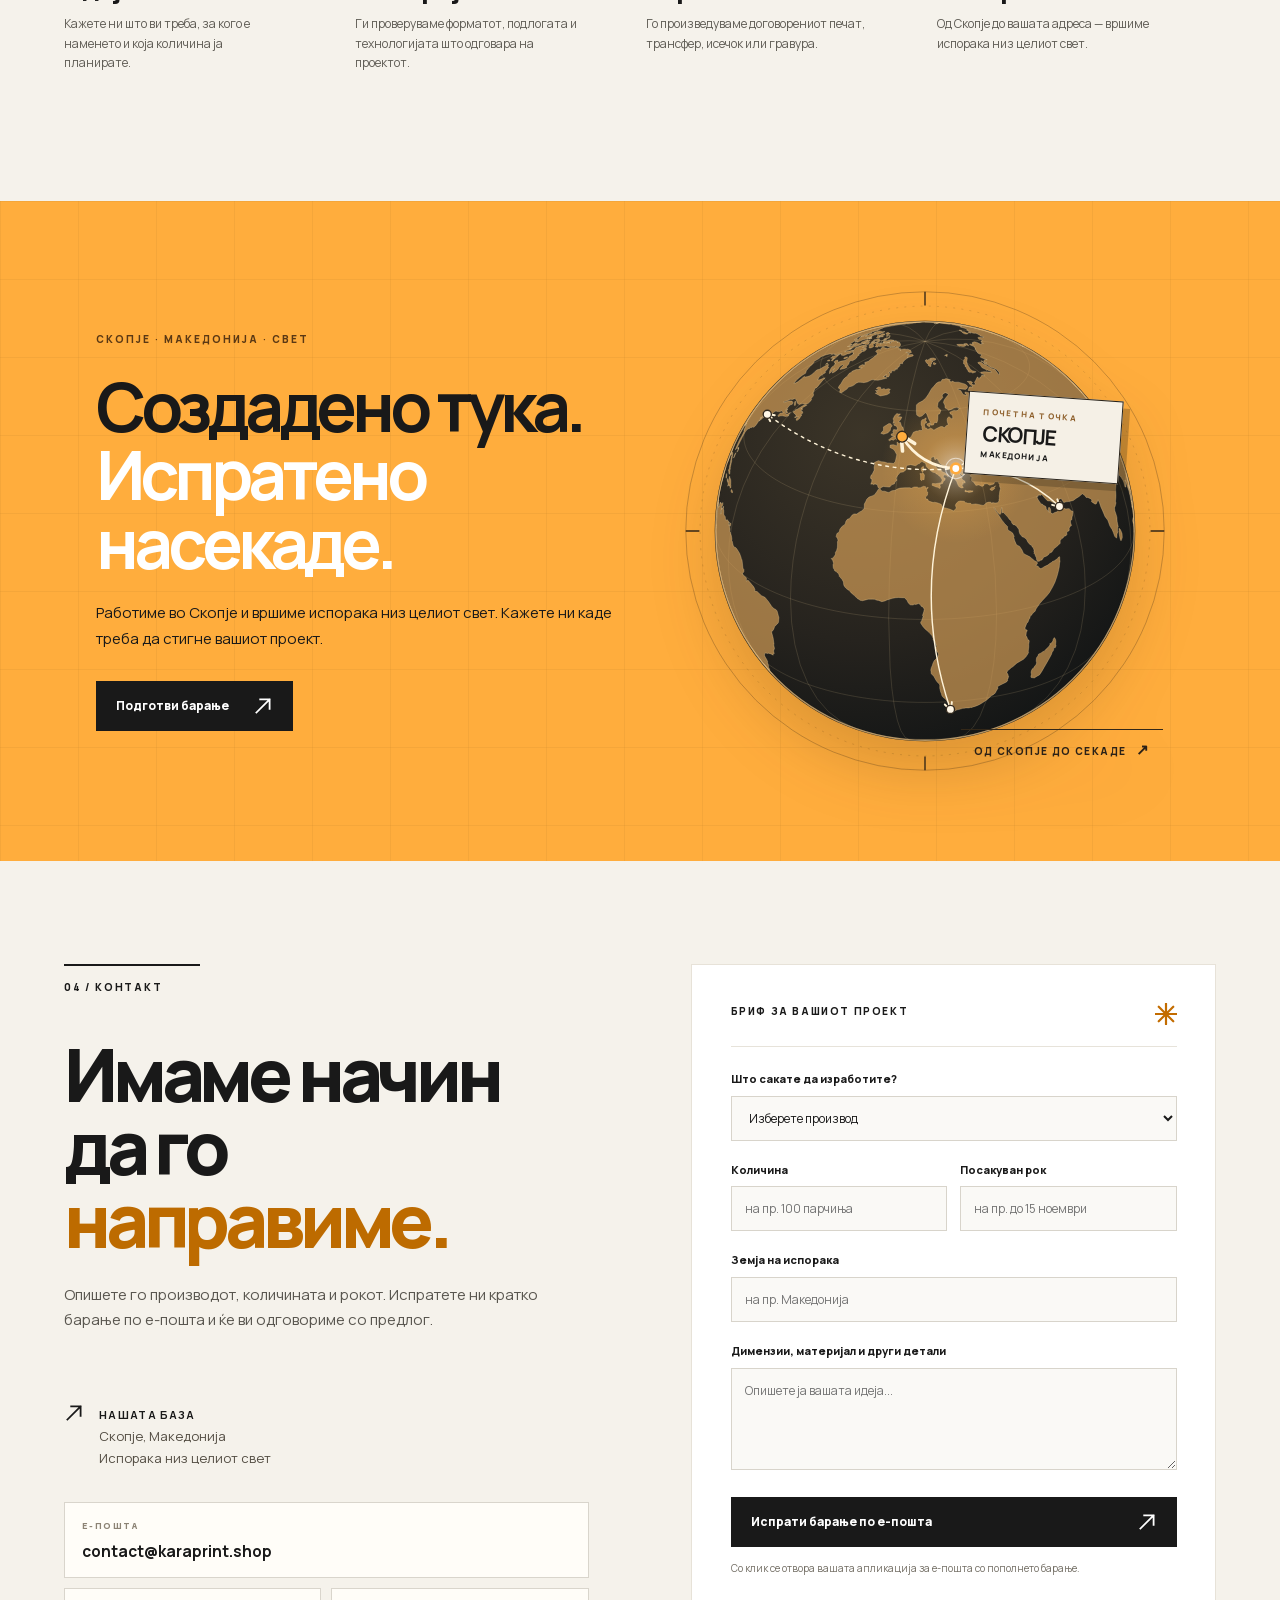
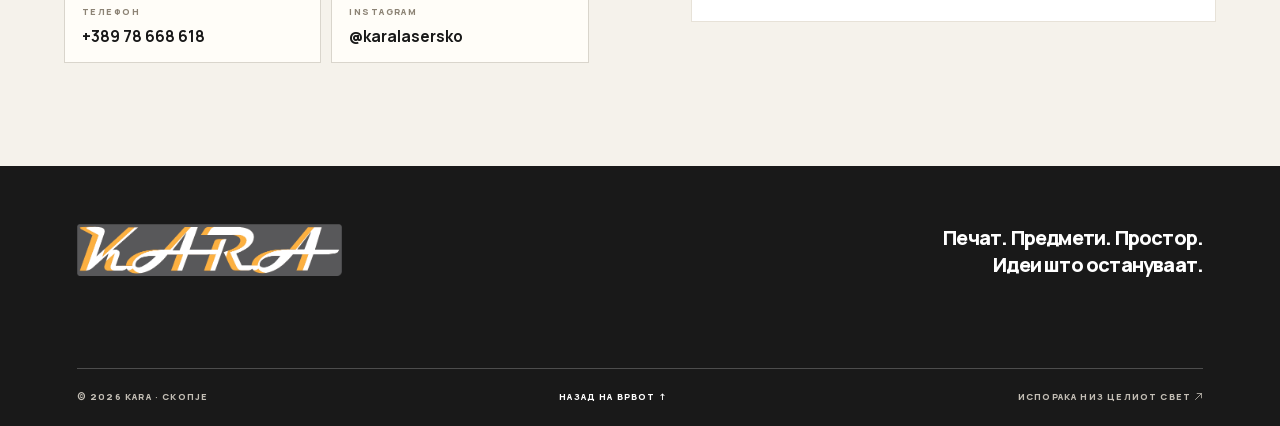
==== commit ad510d37: "Reduce render blocking on Macedonian page" ====
--- a/index.html
+++ b/index.html
@@ -24,9 +24,7 @@
 <meta content="https://karaprint.shop/assets/kara-social-preview.png" name="twitter:image"/>
 <title>KARA — печатница во Скопје</title>
 <link href="assets/kara-logo.png" rel="icon" type="image/png"/>
-<link href="https://fonts.googleapis.com" rel="preconnect"/>
-<link crossorigin="" href="https://fonts.gstatic.com" rel="preconnect"/>
-<link href="https://fonts.googleapis.com/css2?family=DM+Sans:wght@400;500;600;700;800&amp;family=Manrope:wght@400;500;600;700;800&amp;display=swap" rel="stylesheet"/>
+<link href="assets/manrope-cyrillic.woff2" rel="preload" as="font" type="font/woff2" crossorigin="anonymous"/>
 <link href="styles.css" rel="stylesheet"/>
 <script defer="" src="script.js"></script>
 </head>
@@ -54,7 +52,7 @@
 <div aria-label="Колаж од печатени материјали и технологија" class="hero-art">
 <div aria-hidden="true" class="hero-art-grid"></div>
 <div aria-hidden="true" class="hero-orbit"><span>PRINT / CREATE / REPEAT /</span></div>
-<div class="hero-figure"><div class="hero-figure-top"><span>01 / 06</span><span>ПРЕЦИЗНОСТ ВО СЕКОЈ ДЕТАЛ</span></div><img alt="Roland TrueVIS XG-640, машина за широкоформатен печат и контурно сечење" height="533" src="assets/roland-xg-640.png" width="800"/><div class="hero-figure-bottom"><strong>Реклами што се забележуваат.</strong><span>Широк формат / печат + сечење</span></div></div>
+<div class="hero-figure"><div class="hero-figure-top"><span>01 / 06</span><span>ПРЕЦИЗНОСТ ВО СЕКОЈ ДЕТАЛ</span></div><picture><source srcset="assets/roland-xg-640.avif" type="image/avif"/><img alt="Roland TrueVIS XG-640, машина за широкоформатен печат и контурно сечење" height="533" src="assets/roland-xg-640.png" width="800" decoding="async"/></picture><div class="hero-figure-bottom"><strong>Реклами што се забележуваат.</strong><span>Широк формат / печат + сечење</span></div></div>
 <div aria-hidden="true" class="hero-stamp"><span>KARA</span><strong>∞</strong><small>МОЖНОСТИ</small></div>
 </div>
 </section>
@@ -62,22 +60,22 @@
 <section aria-labelledby="poss-title" class="intro section-shell" id="moznosti">
 <div class="section-heading"><p class="section-kicker"><span>01 / МОЖНОСТИ</span></p><h2 id="poss-title">Што сè може<br/>да стане <i>печат.</i></h2><p>Изберете производ, а ние ќе ја усогласиме технологијата со материјалот, димензијата и количината.<span class="photo-note">Фотографиите се илустративни примери и не прикажуваат изработки на KARA.</span></p></div>
 <div class="service-grid">
-<article class="service-card service-card-feature"><div class="service-top"><span>01</span><span aria-hidden="true" class="service-icon arrow-mark"></span></div><div class="service-visual product-photo"><img alt="Печатен црн дуксер како пример за персонализиран текстил" loading="lazy" src="assets/product-textile.jpg" style="object-position:50% 23%"/><span class="product-photo-label">ПРИМЕР НА ПРОИЗВОД</span></div><div class="service-body"><p class="service-tag">DTF / ТЕКСТИЛ</p><h3>Облека што зборува за вас.</h3><ul class="product-list"><li>Маици и дуксери</li><li>Работна и спортска облека</li><li>Платнени торби и капи</li><li>Текстилни промотивни производи</li></ul><a href="#machine-g6070">Види ја технологијата <span aria-hidden="true" class="arrow-mark"></span></a></div></article>
-<article class="service-card"><div class="service-top"><span>02</span><span aria-hidden="true" class="service-icon arrow-mark"></span></div><div class="service-visual product-photo"><img alt="Маска за телефон со цветен мотив како пример за UV персонализација" loading="lazy" src="assets/product-uv.jpg" style="object-position:50% 63%"/><span class="product-photo-label">ПРИМЕР НА ПРОИЗВОД</span></div><div class="service-body"><p class="service-tag">UV / ПРЕДМЕТИ</p><h3>Мали предмети. Голем впечаток.</h3><ul class="product-list"><li>Привезоци и пенкала</li><li>Маски за телефон</li><li>Подметачи и плакети</li><li>Акрилни табли и промотивни предмети</li></ul><a href="#machine-v1070">Види ја технологијата <span aria-hidden="true" class="arrow-mark"></span></a></div></article>
-<article class="service-card"><div class="service-top"><span>03</span><span aria-hidden="true" class="service-icon arrow-mark"></span></div><div class="service-visual product-photo"><img alt="Листови со печатени декоративни налепници" loading="lazy" src="assets/product-stickers.jpg" style="object-position:50% 53%"/><span class="product-photo-label">ПРИМЕР НА ПРОИЗВОД</span></div><div class="service-body"><p class="service-tag">ПЕЧАТ + СЕЧЕЊЕ</p><h3>Налепници со став.</h3><ul class="product-list"><li>Контурно сечени налепници</li><li>Етикети</li><li>Прозорски и подни графики</li><li>Графики за возила</li></ul><a href="#machine-xg640">Види ја технологијата <span aria-hidden="true" class="arrow-mark"></span></a></div></article>
-<article class="service-card"><div class="service-top"><span>04</span><span aria-hidden="true" class="service-icon arrow-mark"></span></div><div class="service-visual product-photo"><img alt="Печатени постери поставени на надворешен ѕид" loading="lazy" src="assets/product-large-format.jpg" style="object-position:50% 34%"/><span class="product-photo-label">ПРИМЕР НА ПРОИЗВОД</span></div><div class="service-body"><p class="service-tag">ГОЛЕМ ФОРМАТ</p><h3>Присуство што се гледа.</h3><ul class="product-list"><li>Банери и постери</li><li>Графики за излози</li><li>Натписи и ознаки</li><li>Рекламни графики за настани</li></ul><a href="#machine-xg640">Види ја технологијата <span aria-hidden="true" class="arrow-mark"></span></a></div></article>
-<article class="service-card"><div class="service-top"><span>05</span><span aria-hidden="true" class="service-icon arrow-mark"></span></div><div class="service-visual product-photo"><img alt="Печатени визит-картички поставени на маса" loading="lazy" src="assets/product-digital.jpg" style="object-position:50% 60%"/><span class="product-photo-label">ПРИМЕР НА ПРОИЗВОД</span></div><div class="service-body"><p class="service-tag">ДИГИТАЛЕН ПЕЧАТ</p><h3>Хартија со карактер.</h3><ul class="product-list"><li>Визит-картички и флаери</li><li>Брошури и каталози</li><li>Менија и покани</li><li>Картички, обвивки и материјали за настани</li></ul><a href="#machine-v1000">Види ја технологијата <span aria-hidden="true" class="arrow-mark"></span></a></div></article>
-<article class="service-card"><div class="service-top"><span>06</span><span aria-hidden="true" class="service-icon arrow-mark"></span></div><div class="service-visual product-photo"><img alt="Ласерски исечен дрвен декоративен натпис" loading="lazy" src="assets/product-laser.jpg" style="object-position:50% 50%"/><span class="product-photo-label">ПРИМЕР НА ПРОИЗВОД</span></div><div class="service-body"><p class="service-tag">ЛАСЕР / CO₂ + ФИБЕР</p><h3>Форма до последниот милиметар.</h3><ul class="product-list"><li>Гравирани подароци</li><li>Акрилни букви</li><li>Дрвени декорации</li><li>Персонализирани табли</li><li>Прецизно исечени елементи</li><li>Метални ознаки и гравирани подароци</li></ul><div class="service-links"><a href="#machine-rk6090">CO₂ ласер <span aria-hidden="true" class="arrow-mark"></span></a><a href="#machine-g2pro">Фибер ласер <span aria-hidden="true" class="arrow-mark"></span></a></div></div></article>
+<article class="service-card service-card-feature"><div class="service-top"><span>01</span><span aria-hidden="true" class="service-icon arrow-mark"></span></div><div class="service-visual product-photo"><picture><source srcset="assets/product-textile.avif" type="image/avif"/><img alt="Печатен црн дуксер како пример за персонализиран текстил" loading="lazy" src="assets/product-textile.jpg" style="object-position:50% 23%" decoding="async"/></picture><span class="product-photo-label">ПРИМЕР НА ПРОИЗВОД</span></div><div class="service-body"><p class="service-tag">DTF / ТЕКСТИЛ</p><h3>Облека што зборува за вас.</h3><ul class="product-list"><li>Маици и дуксери</li><li>Работна и спортска облека</li><li>Платнени торби и капи</li><li>Текстилни промотивни производи</li></ul><a href="#machine-g6070">Види ја технологијата <span aria-hidden="true" class="arrow-mark"></span></a></div></article>
+<article class="service-card"><div class="service-top"><span>02</span><span aria-hidden="true" class="service-icon arrow-mark"></span></div><div class="service-visual product-photo"><picture><source srcset="assets/product-uv.avif" type="image/avif"/><img alt="Маска за телефон со цветен мотив како пример за UV персонализација" loading="lazy" src="assets/product-uv.jpg" style="object-position:50% 63%" decoding="async"/></picture><span class="product-photo-label">ПРИМЕР НА ПРОИЗВОД</span></div><div class="service-body"><p class="service-tag">UV / ПРЕДМЕТИ</p><h3>Мали предмети. Голем впечаток.</h3><ul class="product-list"><li>Привезоци и пенкала</li><li>Маски за телефон</li><li>Подметачи и плакети</li><li>Акрилни табли и промотивни предмети</li></ul><a href="#machine-v1070">Види ја технологијата <span aria-hidden="true" class="arrow-mark"></span></a></div></article>
+<article class="service-card"><div class="service-top"><span>03</span><span aria-hidden="true" class="service-icon arrow-mark"></span></div><div class="service-visual product-photo"><picture><source srcset="assets/product-stickers.avif" type="image/avif"/><img alt="Листови со печатени декоративни налепници" loading="lazy" src="assets/product-stickers.jpg" style="object-position:50% 53%" decoding="async"/></picture><span class="product-photo-label">ПРИМЕР НА ПРОИЗВОД</span></div><div class="service-body"><p class="service-tag">ПЕЧАТ + СЕЧЕЊЕ</p><h3>Налепници со став.</h3><ul class="product-list"><li>Контурно сечени налепници</li><li>Етикети</li><li>Прозорски и подни графики</li><li>Графики за возила</li></ul><a href="#machine-xg640">Види ја технологијата <span aria-hidden="true" class="arrow-mark"></span></a></div></article>
+<article class="service-card"><div class="service-top"><span>04</span><span aria-hidden="true" class="service-icon arrow-mark"></span></div><div class="service-visual product-photo"><picture><source srcset="assets/product-large-format.avif" type="image/avif"/><img alt="Печатени постери поставени на надворешен ѕид" loading="lazy" src="assets/product-large-format.jpg" style="object-position:50% 34%" decoding="async"/></picture><span class="product-photo-label">ПРИМЕР НА ПРОИЗВОД</span></div><div class="service-body"><p class="service-tag">ГОЛЕМ ФОРМАТ</p><h3>Присуство што се гледа.</h3><ul class="product-list"><li>Банери и постери</li><li>Графики за излози</li><li>Натписи и ознаки</li><li>Рекламни графики за настани</li></ul><a href="#machine-xg640">Види ја технологијата <span aria-hidden="true" class="arrow-mark"></span></a></div></article>
+<article class="service-card"><div class="service-top"><span>05</span><span aria-hidden="true" class="service-icon arrow-mark"></span></div><div class="service-visual product-photo"><picture><source srcset="assets/product-digital.avif" type="image/avif"/><img alt="Печатени визит-картички поставени на маса" loading="lazy" src="assets/product-digital.jpg" style="object-position:50% 60%" decoding="async"/></picture><span class="product-photo-label">ПРИМЕР НА ПРОИЗВОД</span></div><div class="service-body"><p class="service-tag">ДИГИТАЛЕН ПЕЧАТ</p><h3>Хартија со карактер.</h3><ul class="product-list"><li>Визит-картички и флаери</li><li>Брошури и каталози</li><li>Менија и покани</li><li>Картички, обвивки и материјали за настани</li></ul><a href="#machine-v1000">Види ја технологијата <span aria-hidden="true" class="arrow-mark"></span></a></div></article>
+<article class="service-card"><div class="service-top"><span>06</span><span aria-hidden="true" class="service-icon arrow-mark"></span></div><div class="service-visual product-photo"><picture><source srcset="assets/product-laser.avif" type="image/avif"/><img alt="Ласерски исечен дрвен декоративен натпис" loading="lazy" src="assets/product-laser.jpg" style="object-position:50% 50%" decoding="async"/></picture><span class="product-photo-label">ПРИМЕР НА ПРОИЗВОД</span></div><div class="service-body"><p class="service-tag">ЛАСЕР / CO₂ + ФИБЕР</p><h3>Форма до последниот милиметар.</h3><ul class="product-list"><li>Гравирани подароци</li><li>Акрилни букви</li><li>Дрвени декорации</li><li>Персонализирани табли</li><li>Прецизно исечени елементи</li><li>Метални ознаки и гравирани подароци</li></ul><div class="service-links"><a href="#machine-rk6090">CO₂ ласер <span aria-hidden="true" class="arrow-mark"></span></a><a href="#machine-g2pro">Фибер ласер <span aria-hidden="true" class="arrow-mark"></span></a></div></div></article>
 </div>
 </section>
 <section aria-labelledby="statement-title" class="statement"><div class="statement-side">ПОВЕЌЕ ОД ПЕЧАТНИЦА <span><span aria-hidden="true" class="asterisk"></span></span> СКОПЈЕ / СВЕТ</div><div class="statement-main"><p class="eyebrow">ИДЕЈАТА Е ВАША. МОЖНОСТИТЕ СЕ НАШИ.</p><h2 id="statement-title">За брендови што<br/>сакаат да бидат <em>запаметени.</em></h2><p>Шест различни технологии, многу начини вашата идеја да стане нешто што луѓето ќе го носат, користат, гледаат или подаруваат.</p><a class="button button-light" href="#oprema">Запознајте ја опремата <span aria-hidden="true" class="arrow-mark"></span></a></div><span aria-hidden="true" class="statement-star"><span aria-hidden="true" class="asterisk"></span></span></section>
 <section aria-labelledby="equipment-title" class="equipment section-shell" id="oprema">
 <div class="section-heading equipment-heading"><p class="section-kicker"><span>02 / ОПРЕМА</span></p><h2 id="equipment-title">Технологија<br/>зад <i>деталот.</i></h2><p>Клучните можности се засноваат на конкретната опрема. Изборот на материјал и завршна обработка се потврдуваат за секој проект.</p></div>
-<article class="machine" id="machine-g6070"><div class="machine-photo photo-white"><img alt="Epson SureColor G6070 DTF печатач" height="800" loading="lazy" src="assets/epson-g6070.png" width="1200"/></div><div class="machine-copy"><div class="machine-meta"><span>01 / ТЕКСТИЛ</span><span>EPSON</span></div><h3>SureColor<br/><em>G6070</em></h3><p class="machine-desc">DTFilm печат со ширина до 35,4 инчи (околу 90 cm). Дизајнот се печати на филм и со соодветен трансфер процес се пренесува на текстил.</p><div class="machine-info"><div><strong>Може да се изработи</strong><ul class="machine-product-list"><li>Принтови за маици и дуксери</li><li>Спортска и работна облека</li><li>Платнени торби и капи</li><li>Текстилни додатоци</li><li>Мали логоа и големи графики</li></ul></div><div><strong>Материјали</strong><p>Памук, полиестер и мешани ткаенини, зависно од трансферот и тестот на материјалот.</p></div></div><a class="source-link" href="https://epson.com/For-Work/Printers/Large-Format/SureColor-G6070-35%22-DTFilm-Printer/p/SCG6070SE" rel="noopener noreferrer" target="_blank">Технички податоци од Epson <span aria-hidden="true" class="arrow-mark"></span></a></div></article>
-<article class="machine reverse" id="machine-v1070"><div class="machine-photo photo-white"><img alt="Epson SureColor V1070 десктоп UV печатач" height="800" loading="lazy" src="assets/epson-v1070.png" width="1200"/></div><div class="machine-copy"><div class="machine-meta"><span>02 / UV ПЕЧАТ</span><span>EPSON</span></div><h3>SureColor<br/><em>V1070</em></h3><p class="machine-desc">A4 UV flatbed печат за директна персонализација на предмети. Белата боја овозможува печат на темни и проѕирни подлоги, а лакот дава сјајни, мат и текстурни детали.</p><div class="machine-info"><div><strong>Може да се изработи</strong><ul class="machine-product-list"><li>Привезоци и подметачи</li><li>Пенкала и маски за телефон</li><li>Мали табли и плакети</li><li>Фотографии на акрил</li><li>Персонализирани подароци</li></ul></div><div><strong>Материјали и формат</strong><p>Акрил, дрво, стакло, метал, кожа и одредени пластики. Максимален медиум 299 × 212 mm, висина до 70 mm и тежина до 3 kg со држач.</p></div></div><a class="source-link" href="https://epson.com/For-Work/Printers/Large-Format/SureColor-V1070-Desktop-UV-Flatbed-Printer/p/SCV1070PE" rel="noopener noreferrer" target="_blank">Технички податоци од Epson <span aria-hidden="true" class="arrow-mark"></span></a></div></article>
-<article class="machine" id="machine-rk6090"><div class="machine-photo photo-dark"><img alt="RADEK RK-6090-PRO CO₂ ласер за сечење и гравирање" height="700" loading="lazy" src="assets/rk-6090-pro.png" width="900"/></div><div class="machine-copy"><div class="machine-meta"><span>03 / ЛАСЕРСКА ОБРАБОТКА</span><span>RADEK</span></div><h3>RK-6090-<em>PRO</em></h3><p class="machine-desc">CO₂ ласер за сечење и гравирање со работна површина 600 × 900 mm. Оваа машина не печати боја; создава форма, исечок и гравура.</p><div class="machine-info"><div><strong>Може да се изработи</strong><ul class="machine-product-list"><li>Акрилни букви и форми</li><li>Дрвени украси и таблички</li><li>Подароци со гравура</li><li>Прототипови и кутии</li><li>Ознаки и исечени рекламни елементи</li></ul></div><div><strong>Материјали</strong><p>Дрво, MDF, шперплоча, акрил, кожа, картон и гума; гравирање на огледала, мермер и обложени метали според материјалот. Дебелината за сечење зависи од материјалот и моќноста.</p></div></div><a class="source-link" href="https://www.radekglobal.com/co2-laser-rk-6090-pro/" rel="noopener noreferrer" target="_blank">Технички податоци од RADEK <span aria-hidden="true" class="arrow-mark"></span></a></div></article>
-<article class="machine reverse" id="machine-xg640"><div class="machine-photo photo-dark"><img alt="Roland TrueVIS XG-640 широкоформатен печатач и секач" height="533" loading="lazy" src="assets/roland-xg-640.png" width="800"/></div><div class="machine-copy"><div class="machine-meta"><span>04 / ГОЛЕМ ФОРМАТ</span><span>ROLAND DG</span></div><h3>TrueVIS<br/><em>XG-640</em></h3><p class="machine-desc">Eco-solvent печат и контурно сечење во една машина, со максимална ширина на печат и сечење до 1.600 mm.</p><div class="machine-info"><div><strong>Може да се изработи</strong><ul class="machine-product-list"><li>Налепници и етикети</li><li>Банери и постери</li><li>Графики за излози, ѕидови и подови</li><li>Ознаки и рекламни панели</li><li>Графики за возила</li></ul></div><div><strong>Подлоги</strong><p>Соодветни ролни од винил, фолии и банер материјали. Трајноста и примената зависат од избраниот медиум и завршната обработка.</p></div></div><a class="source-link" href="https://www.rolanddg.com/products/printers/truevis-xg-640" rel="noopener noreferrer" target="_blank">Технички податоци од Roland DG <span aria-hidden="true" class="arrow-mark"></span></a></div></article>
-<article class="machine" id="machine-v1000"><div class="machine-photo photo-light"><img alt="Canon imagePRESS V1000 дигитална печатарска машина" height="600" loading="lazy" src="assets/canon-v1000.png" width="800"/></div><div class="machine-copy"><div class="machine-meta"><span>05 / ХАРТИЈА</span><span>CANON</span></div><h3>imagePRESS<br/><em>V1000</em></h3><p class="machine-desc">Професионален дигитален печат во боја за остар текст, фотографии и конзистентна боја. Поддржува формати до SRA3 и, со соодветна конфигурација, долги листови и медиуми до 400 g/m².</p><div class="machine-info"><div><strong>Може да се изработи</strong><ul class="machine-product-list"><li>Визит-картички и флаери</li><li>Брошури и каталози</li><li>Менија и постери</li><li>Покани и картички</li><li>Обвивки, пликови и етикети на соодветен медиум</li></ul></div><div><strong>Медиуми</strong><p>Обична, обложена, дебела, релјефна и синтетичка хартија, пликови и други поддржани медиуми. Форматот и граматурата зависат од поставените фиоки и дополнителна опрема.</p></div></div><a class="source-link" href="https://asia.canon/en/business/imagepress-v1000/main/product" rel="noopener noreferrer" target="_blank">Технички податоци од Canon <span aria-hidden="true" class="arrow-mark"></span></a></div></article>
+<article class="machine" id="machine-g6070"><div class="machine-photo photo-white"><picture><source srcset="assets/epson-g6070.avif" type="image/avif"/><img alt="Epson SureColor G6070 DTF печатач" height="800" loading="lazy" src="assets/epson-g6070.png" width="1200" decoding="async"/></picture></div><div class="machine-copy"><div class="machine-meta"><span>01 / ТЕКСТИЛ</span><span>EPSON</span></div><h3>SureColor<br/><em>G6070</em></h3><p class="machine-desc">DTFilm печат со ширина до 35,4 инчи (околу 90 cm). Дизајнот се печати на филм и со соодветен трансфер процес се пренесува на текстил.</p><div class="machine-info"><div><strong>Може да се изработи</strong><ul class="machine-product-list"><li>Принтови за маици и дуксери</li><li>Спортска и работна облека</li><li>Платнени торби и капи</li><li>Текстилни додатоци</li><li>Мали логоа и големи графики</li></ul></div><div><strong>Материјали</strong><p>Памук, полиестер и мешани ткаенини, зависно од трансферот и тестот на материјалот.</p></div></div><a class="source-link" href="https://epson.com/For-Work/Printers/Large-Format/SureColor-G6070-35%22-DTFilm-Printer/p/SCG6070SE" rel="noopener noreferrer" target="_blank">Технички податоци од Epson <span aria-hidden="true" class="arrow-mark"></span></a></div></article>
+<article class="machine reverse" id="machine-v1070"><div class="machine-photo photo-white"><picture><source srcset="assets/epson-v1070.avif" type="image/avif"/><img alt="Epson SureColor V1070 десктоп UV печатач" height="800" loading="lazy" src="assets/epson-v1070.png" width="1200" decoding="async"/></picture></div><div class="machine-copy"><div class="machine-meta"><span>02 / UV ПЕЧАТ</span><span>EPSON</span></div><h3>SureColor<br/><em>V1070</em></h3><p class="machine-desc">A4 UV flatbed печат за директна персонализација на предмети. Белата боја овозможува печат на темни и проѕирни подлоги, а лакот дава сјајни, мат и текстурни детали.</p><div class="machine-info"><div><strong>Може да се изработи</strong><ul class="machine-product-list"><li>Привезоци и подметачи</li><li>Пенкала и маски за телефон</li><li>Мали табли и плакети</li><li>Фотографии на акрил</li><li>Персонализирани подароци</li></ul></div><div><strong>Материјали и формат</strong><p>Акрил, дрво, стакло, метал, кожа и одредени пластики. Максимален медиум 299 × 212 mm, висина до 70 mm и тежина до 3 kg со држач.</p></div></div><a class="source-link" href="https://epson.com/For-Work/Printers/Large-Format/SureColor-V1070-Desktop-UV-Flatbed-Printer/p/SCV1070PE" rel="noopener noreferrer" target="_blank">Технички податоци од Epson <span aria-hidden="true" class="arrow-mark"></span></a></div></article>
+<article class="machine" id="machine-rk6090"><div class="machine-photo photo-dark"><picture><source srcset="assets/rk-6090-pro.avif" type="image/avif"/><img alt="RADEK RK-6090-PRO CO₂ ласер за сечење и гравирање" height="700" loading="lazy" src="assets/rk-6090-pro.png" width="900" decoding="async"/></picture></div><div class="machine-copy"><div class="machine-meta"><span>03 / ЛАСЕРСКА ОБРАБОТКА</span><span>RADEK</span></div><h3>RK-6090-<em>PRO</em></h3><p class="machine-desc">CO₂ ласер за сечење и гравирање со работна површина 600 × 900 mm. Оваа машина не печати боја; создава форма, исечок и гравура.</p><div class="machine-info"><div><strong>Може да се изработи</strong><ul class="machine-product-list"><li>Акрилни букви и форми</li><li>Дрвени украси и таблички</li><li>Подароци со гравура</li><li>Прототипови и кутии</li><li>Ознаки и исечени рекламни елементи</li></ul></div><div><strong>Материјали</strong><p>Дрво, MDF, шперплоча, акрил, кожа, картон и гума; гравирање на огледала, мермер и обложени метали според материјалот. Дебелината за сечење зависи од материјалот и моќноста.</p></div></div><a class="source-link" href="https://www.radekglobal.com/co2-laser-rk-6090-pro/" rel="noopener noreferrer" target="_blank">Технички податоци од RADEK <span aria-hidden="true" class="arrow-mark"></span></a></div></article>
+<article class="machine reverse" id="machine-xg640"><div class="machine-photo photo-dark"><picture><source srcset="assets/roland-xg-640.avif" type="image/avif"/><img alt="Roland TrueVIS XG-640 широкоформатен печатач и секач" height="533" loading="lazy" src="assets/roland-xg-640.png" width="800" decoding="async"/></picture></div><div class="machine-copy"><div class="machine-meta"><span>04 / ГОЛЕМ ФОРМАТ</span><span>ROLAND DG</span></div><h3>TrueVIS<br/><em>XG-640</em></h3><p class="machine-desc">Eco-solvent печат и контурно сечење во една машина, со максимална ширина на печат и сечење до 1.600 mm.</p><div class="machine-info"><div><strong>Може да се изработи</strong><ul class="machine-product-list"><li>Налепници и етикети</li><li>Банери и постери</li><li>Графики за излози, ѕидови и подови</li><li>Ознаки и рекламни панели</li><li>Графики за возила</li></ul></div><div><strong>Подлоги</strong><p>Соодветни ролни од винил, фолии и банер материјали. Трајноста и примената зависат од избраниот медиум и завршната обработка.</p></div></div><a class="source-link" href="https://www.rolanddg.com/products/printers/truevis-xg-640" rel="noopener noreferrer" target="_blank">Технички податоци од Roland DG <span aria-hidden="true" class="arrow-mark"></span></a></div></article>
+<article class="machine" id="machine-v1000"><div class="machine-photo photo-light"><picture><source srcset="assets/canon-v1000.avif" type="image/avif"/><img alt="Canon imagePRESS V1000 дигитална печатарска машина" height="600" loading="lazy" src="assets/canon-v1000.png" width="800" decoding="async"/></picture></div><div class="machine-copy"><div class="machine-meta"><span>05 / ХАРТИЈА</span><span>CANON</span></div><h3>imagePRESS<br/><em>V1000</em></h3><p class="machine-desc">Професионален дигитален печат во боја за остар текст, фотографии и конзистентна боја. Поддржува формати до SRA3 и, со соодветна конфигурација, долги листови и медиуми до 400 g/m².</p><div class="machine-info"><div><strong>Може да се изработи</strong><ul class="machine-product-list"><li>Визит-картички и флаери</li><li>Брошури и каталози</li><li>Менија и постери</li><li>Покани и картички</li><li>Обвивки, пликови и етикети на соодветен медиум</li></ul></div><div><strong>Медиуми</strong><p>Обична, обложена, дебела, релјефна и синтетичка хартија, пликови и други поддржани медиуми. Форматот и граматурата зависат од поставените фиоки и дополнителна опрема.</p></div></div><a class="source-link" href="https://asia.canon/en/business/imagepress-v1000/main/product" rel="noopener noreferrer" target="_blank">Технички податоци од Canon <span aria-hidden="true" class="arrow-mark"></span></a></div></article>
 <p class="equipment-note"><span><span aria-hidden="true" class="asterisk"></span></span> Можностите опишуваат што поддржува опремата. За конкретен производ, материјал, димензија и завршна обработка се прави проверка пред изработка.</p>
 </section><section aria-labelledby="fiber-title" class="fiber-feature" id="machine-g2pro">
 <div aria-hidden="true" class="fiber-grid"></div>
@@ -90,7 +88,7 @@
 </div>
 <div aria-label="GWEIKE G2 Pro фибер ласер" class="fiber-stage">
 <div aria-hidden="true" class="fiber-orbit"></div>
-<div class="fiber-image-card"><img alt="GWEIKE G2 Pro фибер ласер за гравирање на метал" height="800" loading="lazy" src="assets/gweike-g2-pro.jpg" width="800"/><div class="fiber-image-caption"><span>ЛАСЕР / ПРЕЦИЗНОСТ</span><strong>G2 PRO / 30 W</strong></div></div>
+<div class="fiber-image-card"><picture><source srcset="assets/gweike-g2-pro.avif" type="image/avif"/><img alt="GWEIKE G2 Pro фибер ласер за гравирање на метал" height="800" loading="lazy" src="assets/gweike-g2-pro.jpg" width="800" decoding="async"/></picture><div class="fiber-image-caption"><span>ЛАСЕР / ПРЕЦИЗНОСТ</span><strong>G2 PRO / 30 W</strong></div></div>
 <span aria-hidden="true" class="fiber-beam"></span><span aria-hidden="true" class="fiber-coordinate">1064 NM / FIBER</span>
 </div>
 <div class="fiber-details">
--- a/styles.css
+++ b/styles.css
@@ -1,7 +1,9 @@
+@font-face{font-family:Manrope;font-style:normal;font-weight:400 800;font-display:swap;src:url("assets/manrope-cyrillic.woff2") format("woff2");unicode-range:U+0301,U+0400-052F,U+1C80-1C8A,U+2116}
+@font-face{font-family:Manrope;font-style:normal;font-weight:400 800;font-display:swap;src:url("assets/manrope-latin.woff2") format("woff2");unicode-range:U+0000-00FF,U+0131,U+0152-0153,U+02BB-02BC,U+02C6,U+02DA,U+02DC,U+0304,U+0308,U+0329,U+2000-206F,U+20AC,U+2122,U+2191,U+2193,U+2212,U+2215,U+FEFF,U+FFFD}
 :root{--ink:#191919;--ink-soft:#484848;--paper:#f5f2eb;--paper-deep:#eae5da;--orange:#ffad3d;--orange-hot:#ff9f1c;--line:#d9d4c9;--white:#fff;--max:1520px}
 *{box-sizing:border-box}
 html{scroll-behavior:smooth;scroll-padding-top:94px}
-body{margin:0;background:var(--paper);color:var(--ink);font-family:Manrope,"DM Sans",Arial,sans-serif;font-size:15px;line-height:1.6;overflow-x:hidden}
+body{margin:0;background:var(--paper);color:var(--ink);font-family:Manrope,Arial,sans-serif;font-size:15px;line-height:1.6;overflow-x:hidden}
 img{display:block;max-width:100%}a{color:inherit;text-decoration:none}button,input,textarea,select{font:inherit}button{cursor:pointer}::selection{background:var(--orange);color:var(--ink)}
 .skip-link{position:absolute;left:15px;top:-60px;z-index:100;background:var(--orange);padding:8px 12px}.skip-link:focus{top:10px}
 .topline{height:31px;background:var(--ink);color:#d8d4cc;display:flex;justify-content:center;align-items:center;gap:11px;font-size:10px;letter-spacing:.16em;text-transform:uppercase;font-weight:800}.topline-dot{width:3px;height:3px;border-radius:50%;background:var(--orange)}.topline-arrow{color:var(--orange);font-size:14px;margin-left:2px}
@@ -152,3 +154,6 @@
 @media(max-width:560px){.worldwide{padding:76px 18px 38px;gap:22px}.world-copy h2{font-size:clamp(46px,11vw,65px)}.world-copy>p:not(.eyebrow){font-size:14px}.world-visual{width:100%;margin:auto}.world-map-tag{min-width:0;padding:8px 9px;gap:2px;box-shadow:4px 4px 0 rgba(37,31,21,.26)}.world-map-tag span{font-size:6px}.world-map-tag strong{font-size:13px}.world-map-tag small{font-size:5px}.world-map-origin{left:59%;top:24%}.world-route-note{font-size:7px;right:4%;bottom:2%;padding:5px 7px}.contact-channels{grid-template-columns:1fr}.contact-channels a:first-child{grid-column:auto}.contact-channels strong{font-size:16px}}
 .fiber-image-card img{height:360px;aspect-ratio:auto;object-fit:cover;object-position:center}
 @media(max-width:560px){.fiber-image-card img{height:250px}}
+
+.hero-figure picture,.machine-photo picture,.fiber-image-card picture{display:block;width:100%}
+.product-photo picture{display:block;width:100%;height:100%}
